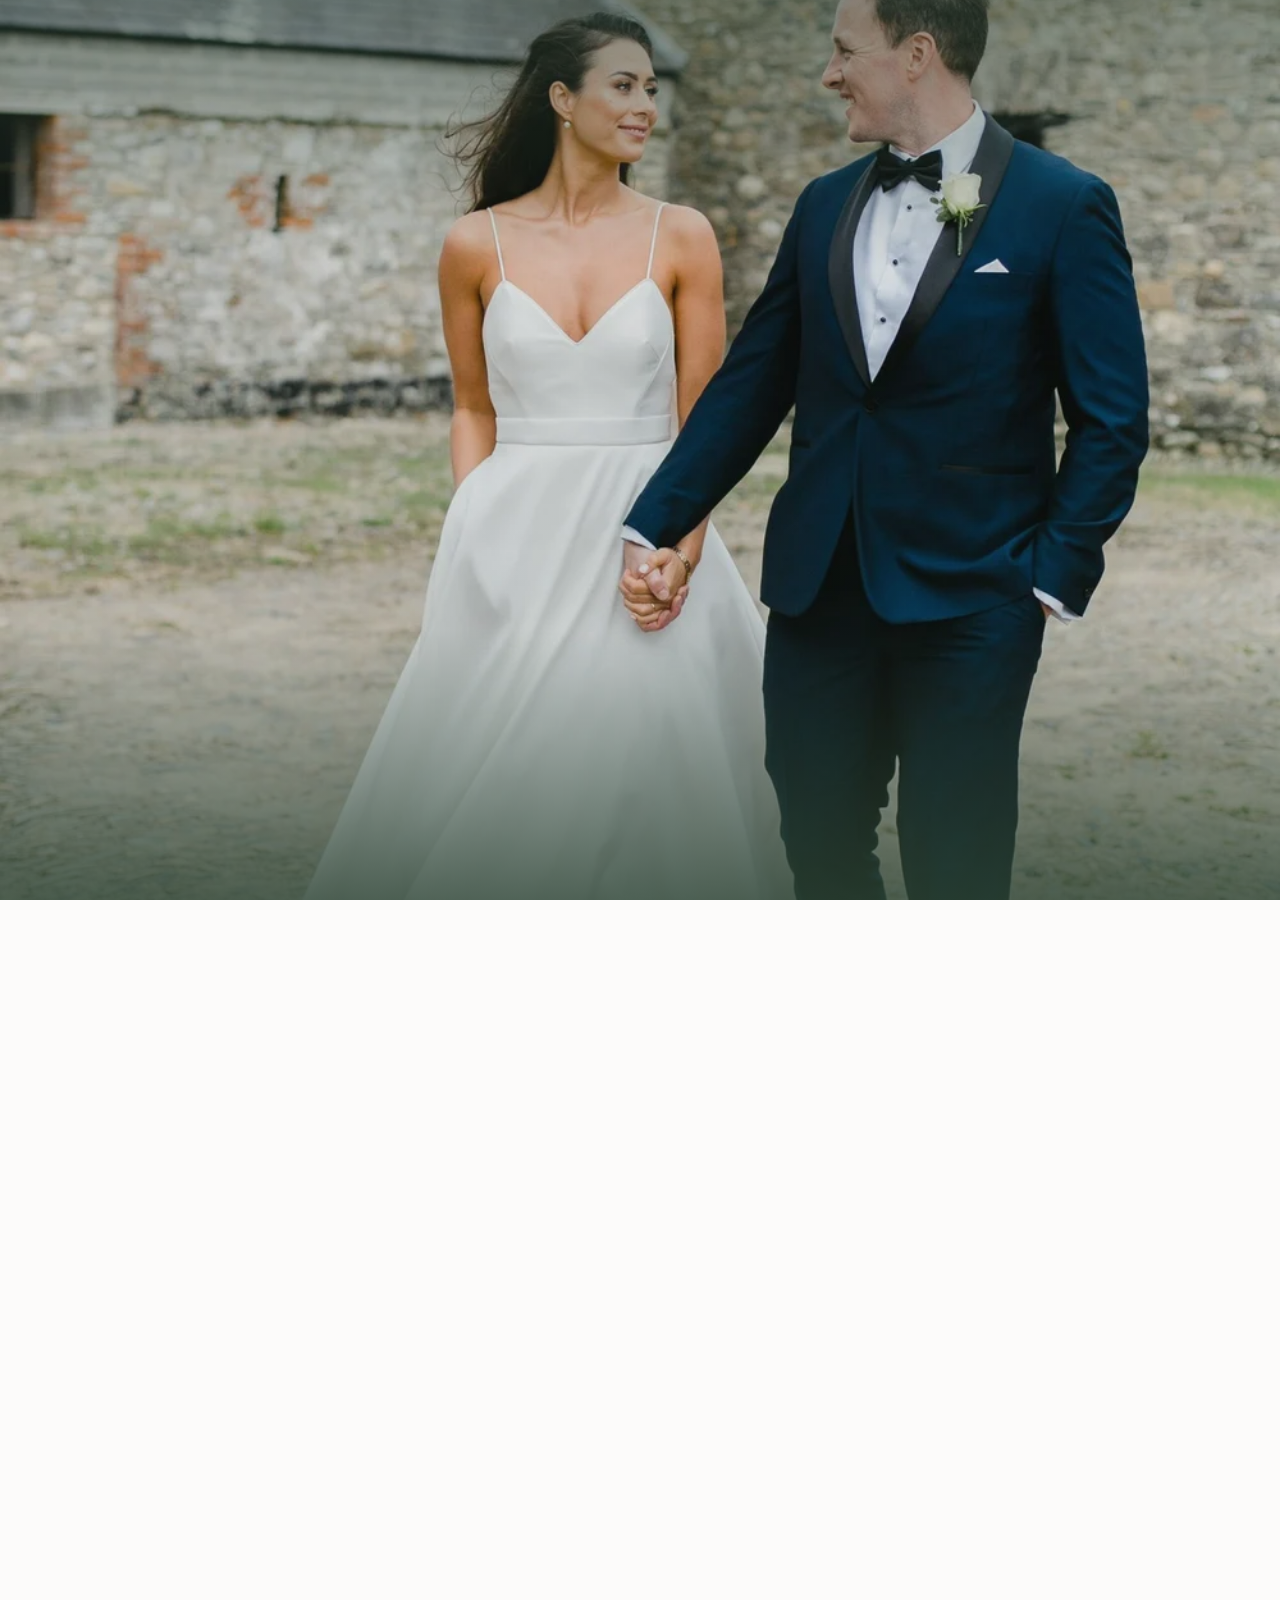
==== index.html @ 682fc8f3 "feat: add Prettier configuration and refactor header component styles" ====
<!doctype html>
<html lang="ru">
  <head>
    <meta charset="UTF-8" />
    <meta name="viewport" content="width=device-width, initial-scale=1.0" />
    <title>Приглашение на свадьбу Владислава и Надежды</title>
    <link rel="stylesheet" href="src/scss/main.css" />
    <link rel="stylesheet" href="https://unpkg.com/aos@next/dist/aos.css" />
    <link rel="preconnect" href="https://fonts.googleapis.com" />
    <link rel="preconnect" href="https://fonts.gstatic.com" crossorigin />
    <link
      href="https://fonts.googleapis.com/css2?family=Montserrat:wght@300;400;500&family=Playfair+Display:ital,wght@0,400;0,500;1,400&display=swap"
      rel="stylesheet"
    />
  </head>
  <body>
    <div id="app" class="page-wrapper">
      <div id="header-component"></div>
      <div id="welcome-component"></div>
      <div id="countdown-component"></div>
      <div id="location-component"></div>
      <div id="timing-component"></div>
      <div id="rsvp-component"></div>

      <div id="map-modal-component"></div>
    </div>

    <script src="https://unpkg.com/aos@next/dist/aos.js"></script>
    <script type="module" src="src/js/main.js"></script>
  </body>
</html>
---- src/scss/main.css ----
@charset "UTF-8";
*,
*::before,
*::after {
  box-sizing: border-box;
  margin: 0;
  padding: 0;
}

html {
  height: 100%;
  scroll-behavior: smooth;
  -webkit-text-size-adjust: 100%;
}

body {
  min-height: 100dvh;
  text-rendering: optimizeSpeed;
  line-height: 1.5;
  background-color: #fcfbfa;
  color: #2c4333;
  font-family: "Montserrat", sans-serif;
  overflow-x: hidden;
  -webkit-font-smoothing: antialiased;
  -moz-osx-font-smoothing: grayscale;
}

input,
button,
textarea,
select {
  font: inherit;
  -webkit-appearance: none;
  -moz-appearance: none;
       appearance: none;
}

.header {
  position: relative;
  height: 100dvh;
  width: 100%;
  overflow: hidden;
  background-color: #c5beb2;
}
.header__bg {
  position: absolute;
  top: 0;
  left: 0;
  width: 100%;
  height: 100%;
  z-index: 1;
}
.header__photo {
  display: block;
  width: 100%;
  height: 100%;
  -o-object-fit: cover;
     object-fit: cover;
  -o-object-position: center center;
     object-position: center center;
}
.header__overlay {
  position: absolute;
  top: 0;
  left: 0;
  width: 100%;
  height: 100%;
  z-index: 2;
  background: linear-gradient(to bottom, rgba(44, 67, 51, 0.5) 0%, rgba(44, 67, 51, 0.1) 30%, rgba(44, 67, 51, 0.15) 70%, rgba(44, 67, 51, 0.8) 100%);
}
.header__wrapper {
  position: relative;
  z-index: 3;
  display: flex;
  flex-direction: column;
  justify-content: space-between;
  align-items: center;
  width: 100%;
  height: 100%;
  padding: 60px 24px 78px;
  box-sizing: border-box;
}
.header__meta {
  display: flex;
  flex-direction: column;
  align-items: center;
  gap: 6px;
}
.header__badge {
  font-family: "Montserrat", sans-serif;
  font-size: 12px;
  font-weight: 600;
  text-transform: uppercase;
  letter-spacing: 0.5em;
  color: rgba(255, 255, 255, 0.9);
  margin: 0;
  text-indent: 0.5em;
}
.header__year {
  font-family: "Cormorant Garamond", serif;
  font-size: 16px;
  font-style: italic;
  color: rgba(255, 255, 255, 0.6);
  letter-spacing: 0.2em;
  margin: 0;
}
.header__main {
  position: relative;
  width: 100%;
  display: flex;
  justify-content: center;
  align-items: center;
  padding: 40px 0;
}
.header__ampersand-layer {
  position: absolute;
  font-family: "Cormorant Garamond", serif;
  font-size: 160px;
  font-style: italic;
  font-weight: 300;
  color: rgba(255, 255, 255, 0.4);
  line-height: 1;
  -webkit-user-select: none;
     -moz-user-select: none;
          user-select: none;
  pointer-events: none;
}
@media (min-width: 768px) {
  .header__ampersand-layer {
    font-size: 260px;
  }
}
.header__title {
  display: flex;
  flex-direction: column;
  align-items: center;
  gap: 12px;
  margin: 0;
  position: relative;
  z-index: 2;
}
.header__name {
  font-family: "Cormorant Garamond", serif;
  font-size: 48px;
  font-weight: 300;
  line-height: 1.1;
  color: #ffffff;
  letter-spacing: 0.03em;
  text-shadow: 0 4px 20px rgba(0, 0, 0, 0.25);
}
@media (min-width: 768px) {
  .header__name {
    font-size: 76px;
  }
}
.header__date-showcase {
  display: flex;
  align-items: center;
  justify-content: center;
  gap: 16px;
  backdrop-filter: blur(2px);
  background-color: rgba(255, 255, 255, 0.05);
  padding: 10px 28px;
  border-radius: 50px;
  border: 1px solid rgba(255, 255, 255, 0.15);
  box-shadow: 0 10px 30px rgba(0, 0, 0, 0.1);
}
.header__date-num {
  font-family: "Cormorant Garamond", serif;
  font-size: 28px;
  font-weight: 400;
  color: #ffffff;
  letter-spacing: 0.05em;
  font-variant-numeric: tabular-nums;
}
@media (min-width: 768px) {
  .header__date-num {
    font-size: 36px;
  }
}
.header__date-divider {
  width: 1px;
  height: 24px;
  background-color: rgba(255, 255, 255, 0.35);
}
@media (min-width: 768px) {
  .header__date-divider {
    height: 32px;
  }
}

.welcome {
  position: relative;
  z-index: 10;
  /* Физически поднимаем блок над Header */
  margin-top: -60px;
  /* Эффект "наезда" на предыдущий экран */
  background-color: #fcfbfa;
  border-radius: 40px 40px 0 0;
  /* Закругленные верхние углы */
  /* Мягкая, физически достоверная тень */
  box-shadow: 0px -15px 35px rgba(0, 0, 0, 0.04), 0px -5px 15px rgba(0, 0, 0, 0.02);
  padding: 40px 24px 60px 24px;
  will-change: transform;
  /* Оптимизация для плавного скролла */
}
@media (min-width: 768px) {
  .welcome {
    margin-top: -80px;
    border-radius: 60px 60px 0 0;
    padding: 60px 40px 80px 40px;
  }
}
.welcome {
  /* Добавлен & для правильной компиляции .welcome__container */
}
.welcome__container {
  max-width: 600px;
  margin: 0 auto;
  display: flex;
  flex-direction: column;
  align-items: center;
  text-align: center;
}
.welcome {
  /* Декоративная полоска сверху карточки */
}
.welcome__handle {
  width: 40px;
  height: 4px;
  background-color: rgba(44, 67, 51, 0.1);
  border-radius: 2px;
  margin-bottom: 32px;
}
.welcome {
  /* Заголовок "Дорогие и близкие!" */
}
.welcome__title {
  font-family: "Cormorant Garamond", serif;
  /* Романтичный Serif с засечками */
  font-size: 24px;
  font-weight: 400;
  text-transform: uppercase;
  letter-spacing: 0.1em;
  color: #2c4333;
  margin-bottom: 28px;
}
@media (min-width: 768px) {
  .welcome__title {
    font-size: 32px;
  }
}
.welcome__content {
  display: flex;
  flex-direction: column;
  gap: 16px;
  margin-bottom: 40px;
}
.welcome__text {
  font-family: "Montserrat", sans-serif;
  /* Чистый Montserrat */
  font-size: 16px;
  line-height: 1.6;
  color: rgba(61, 61, 61, 0.85);
}
@media (min-width: 768px) {
  .welcome__text {
    font-size: 18px;
  }
}
.welcome__text--intro {
  font-weight: 300;
}
.welcome__text--action {
  font-weight: 400;
}
.welcome__highlight {
  font-family: "Cormorant Garamond", serif;
  font-style: italic;
  color: #2c4333;
}
.welcome {
  /* Блок с акцентной датой */
}
.welcome__date-box {
  display: flex;
  flex-direction: column;
  align-items: center;
  width: 100%;
}
.welcome__divider {
  width: 60px;
  height: 1px;
  background-color: rgba(44, 67, 51, 0.2);
  margin-bottom: 20px;
}
.welcome__date {
  font-family: "Cormorant Garamond", serif;
  font-size: 20px;
  font-weight: 400;
  letter-spacing: 0.15em;
  color: #2c4333;
  margin-bottom: 12px;
}
@media (min-width: 768px) {
  .welcome__date {
    font-size: 24px;
  }
}
.welcome__symbol {
  font-size: 14px;
  color: #2c4333;
  opacity: 0.7;
  animation: pulsePhysical 3s infinite ease-in-out;
}

@keyframes pulsePhysical {
  0%, 100% {
    transform: scale(1);
    opacity: 0.6;
  }
  50% {
    transform: scale(1.12);
    opacity: 0.9;
  }
}
.countdown {
  padding: 80px 20px;
  background-color: #fcfbfa;
  display: flex;
  justify-content: center;
  align-items: center;
}
.countdown__container {
  max-width: 600px;
  width: 100%;
  text-align: center;
}
.countdown__subtitle {
  font-family: "Montserrat", sans-serif;
  font-size: 0.875rem;
  letter-spacing: 2px;
  text-transform: uppercase;
  color: rgba(44, 67, 51, 0.7);
  margin-bottom: 32px;
}
.countdown__timer {
  display: flex;
  justify-content: center;
  align-items: flex-start;
  gap: 8px;
}
.countdown__item {
  display: flex;
  flex-direction: column;
  align-items: center;
  min-width: 68px;
}
.countdown__digits {
  font-family: "Cormorant Garamond", serif;
  font-size: 2.75rem;
  font-weight: 300;
  color: #2c4333;
  line-height: 1;
  font-variant-numeric: tabular-nums;
  transition: opacity 0.12s ease-in-out, transform 0.12s ease-in-out;
  will-change: opacity, transform;
}
.countdown__digits--changing {
  opacity: 0;
  transform: scale(0.96);
}
.countdown__label {
  font-family: "Montserrat", sans-serif;
  font-size: 0.6875rem;
  text-transform: uppercase;
  letter-spacing: 1px;
  color: rgba(44, 67, 51, 0.5);
  margin-top: 8px;
}
.countdown__divider {
  font-family: "Cormorant Garamond", serif;
  font-size: 2.75rem;
  font-weight: 300;
  color: rgba(44, 67, 51, 0.3);
  line-height: 1;
  -webkit-user-select: none;
     -moz-user-select: none;
          user-select: none;
}
@media (min-width: 768px) {
  .countdown {
    padding: 120px 40px;
  }
  .countdown__subtitle {
    font-size: 1rem;
    margin-bottom: 40px;
  }
  .countdown__timer {
    gap: 16px;
  }
  .countdown__item {
    min-width: 96px;
  }
  .countdown__digits, .countdown__divider {
    font-size: 4.5rem;
  }
  .countdown__label {
    font-size: 0.8125rem;
    margin-top: 12px;
  }
}

.location {
  display: flex;
  justify-content: center;
  align-items: center;
  padding: 40px 16px;
  background-color: #ebe7df;
}
.location__card {
  background-color: #2c4333;
  color: #ffffff;
  border-radius: 40px;
  padding: 48px 24px;
  text-align: center;
  width: 100%;
  max-width: 420px;
  box-shadow: 0 16px 40px rgba(44, 67, 51, 0.25);
}
.location__title {
  font-family: "Cormorant Garamond", serif;
  font-size: 2.2rem;
  font-weight: 400;
  letter-spacing: 0.12em;
  margin-bottom: 20px;
  text-transform: uppercase;
}
.location__name {
  font-family: "Montserrat", sans-serif;
  font-size: 1.1rem;
  font-weight: 500;
  margin-bottom: 6px;
}
.location__address {
  font-family: "Montserrat", sans-serif;
  font-size: 0.95rem;
  line-height: 1.5;
  opacity: 0.8;
  margin-bottom: 28px;
}
.location__time {
  font-family: "Cormorant Garamond", serif;
  font-size: 3.2rem;
  font-weight: 400;
  margin-bottom: 32px;
}
.location__button {
  background-color: #ffffff;
  color: #2c4333;
  border: none;
  border-radius: 100px;
  padding: 16px 32px;
  font-family: "Montserrat", sans-serif;
  font-size: 0.9rem;
  font-weight: 500;
  cursor: pointer;
  width: 100%;
  max-width: 280px;
  transition: transform 0.2s cubic-bezier(0.25, 0.46, 0.45, 0.94), background-color 0.2s ease;
  -webkit-appearance: none;
}
.location__button:active {
  transform: scale(0.97);
  background-color: rgba(255, 255, 255, 0.9);
}
@media (min-width: 768px) {
  .location__button:hover {
    transform: translateY(-2px);
    background-color: rgba(255, 255, 255, 0.95);
  }
}

.timing {
  background-color: #fcfbfa;
  padding: 60px 20px;
  width: 100%;
  overflow: hidden;
}
.timing__inner {
  max-width: 600px;
  margin: 0 auto;
}
.timing__title {
  font-family: "Cormorant Garamond", serif;
  color: #2c4333;
  text-align: center;
  font-size: 2rem;
  font-weight: 400;
  letter-spacing: 0.15em;
  margin-bottom: 50px;
}
.timing__list {
  display: flex;
  flex-direction: column;
  gap: 25px;
}
.timing__row {
  display: flex;
  align-items: center;
  justify-content: space-between;
  width: 100%;
  gap: 15px;
}
.timing__row--reverse {
  flex-direction: row-reverse;
}
.timing__col {
  flex: 1;
}
.timing__col--caption {
  display: flex;
  flex-direction: column;
  justify-content: flex-end;
  height: 100%;
  padding-bottom: 8px;
  border-bottom: 1px solid rgba(44, 67, 51, 0.3);
}
.timing__col--time {
  display: flex;
  justify-content: flex-start;
}
.timing__row:not(.timing__row--reverse) .timing__col--time {
  justify-content: flex-end;
}
.timing__row:not(.timing__row--reverse) .timing__col--caption {
  text-align: left;
}
.timing__row--reverse .timing__col--time {
  justify-content: flex-start;
}
.timing__row--reverse .timing__col--caption {
  text-align: right;
}
.timing__caption {
  font-family: "Montserrat", sans-serif;
  color: #3d3d3d;
  font-size: 1rem;
  font-weight: 400;
  line-height: 1.4;
  letter-spacing: 0.02em;
}
.timing__time {
  font-family: "Cormorant Garamond", serif;
  color: rgba(44, 67, 51, 0.15);
  font-size: 3.5rem;
  line-height: 1;
  font-variant-numeric: tabular-nums;
  font-weight: 300;
}
@media (min-width: 768px) {
  .timing {
    padding: 90px 40px;
  }
  .timing__inner {
    max-width: 700px;
  }
  .timing__time {
    font-size: 5rem;
  }
  .timing__caption {
    font-size: 1.15rem;
  }
}

.map-modal {
  position: fixed;
  top: 0;
  left: 0;
  width: 100%;
  height: 100%;
  z-index: 2000;
  display: flex;
  justify-content: center;
  align-items: center;
  opacity: 0;
  pointer-events: none;
  transition: opacity 0.35s cubic-bezier(0.25, 0.46, 0.45, 0.94);
}
.map-modal--active {
  opacity: 1;
  pointer-events: auto;
}
.map-modal--active .map-modal__container {
  transform: scale(1);
}
.map-modal__overlay {
  position: absolute;
  top: 0;
  left: 0;
  width: 100%;
  height: 100%;
  background-color: rgba(61, 61, 61, 0.5);
  backdrop-filter: blur(8px);
}
.map-modal__container {
  position: relative;
  width: 100%;
  height: 100dvh;
  background-color: #fcfbfa;
  transform: scale(0.96);
  transition: transform 0.35s cubic-bezier(0.25, 0.46, 0.45, 0.94);
  display: flex;
  flex-direction: column;
}
.map-modal__close {
  position: absolute;
  top: 20px;
  right: 20px;
  z-index: 2010;
  background-color: #2c4333;
  color: #ffffff;
  border: none;
  border-radius: 50%;
  width: 48px;
  height: 48px;
  font-size: 28px;
  line-height: 1;
  cursor: pointer;
  display: flex;
  justify-content: center;
  align-items: center;
  box-shadow: 0 4px 16px rgba(44, 67, 51, 0.2);
  -webkit-appearance: none;
  transition: transform 0.2s ease, background-color 0.2s ease;
}
.map-modal__close:active {
  transform: scale(0.9);
}
@media (min-width: 768px) {
  .map-modal__close:hover {
    transform: scale(1.05);
    background-color: rgb(54.1081081081, 82.3918918919, 62.7162162162);
  }
}
.map-modal__content {
  width: 100%;
  height: 100%;
  overflow: hidden;
}/*# sourceMappingURL=main.css.map */
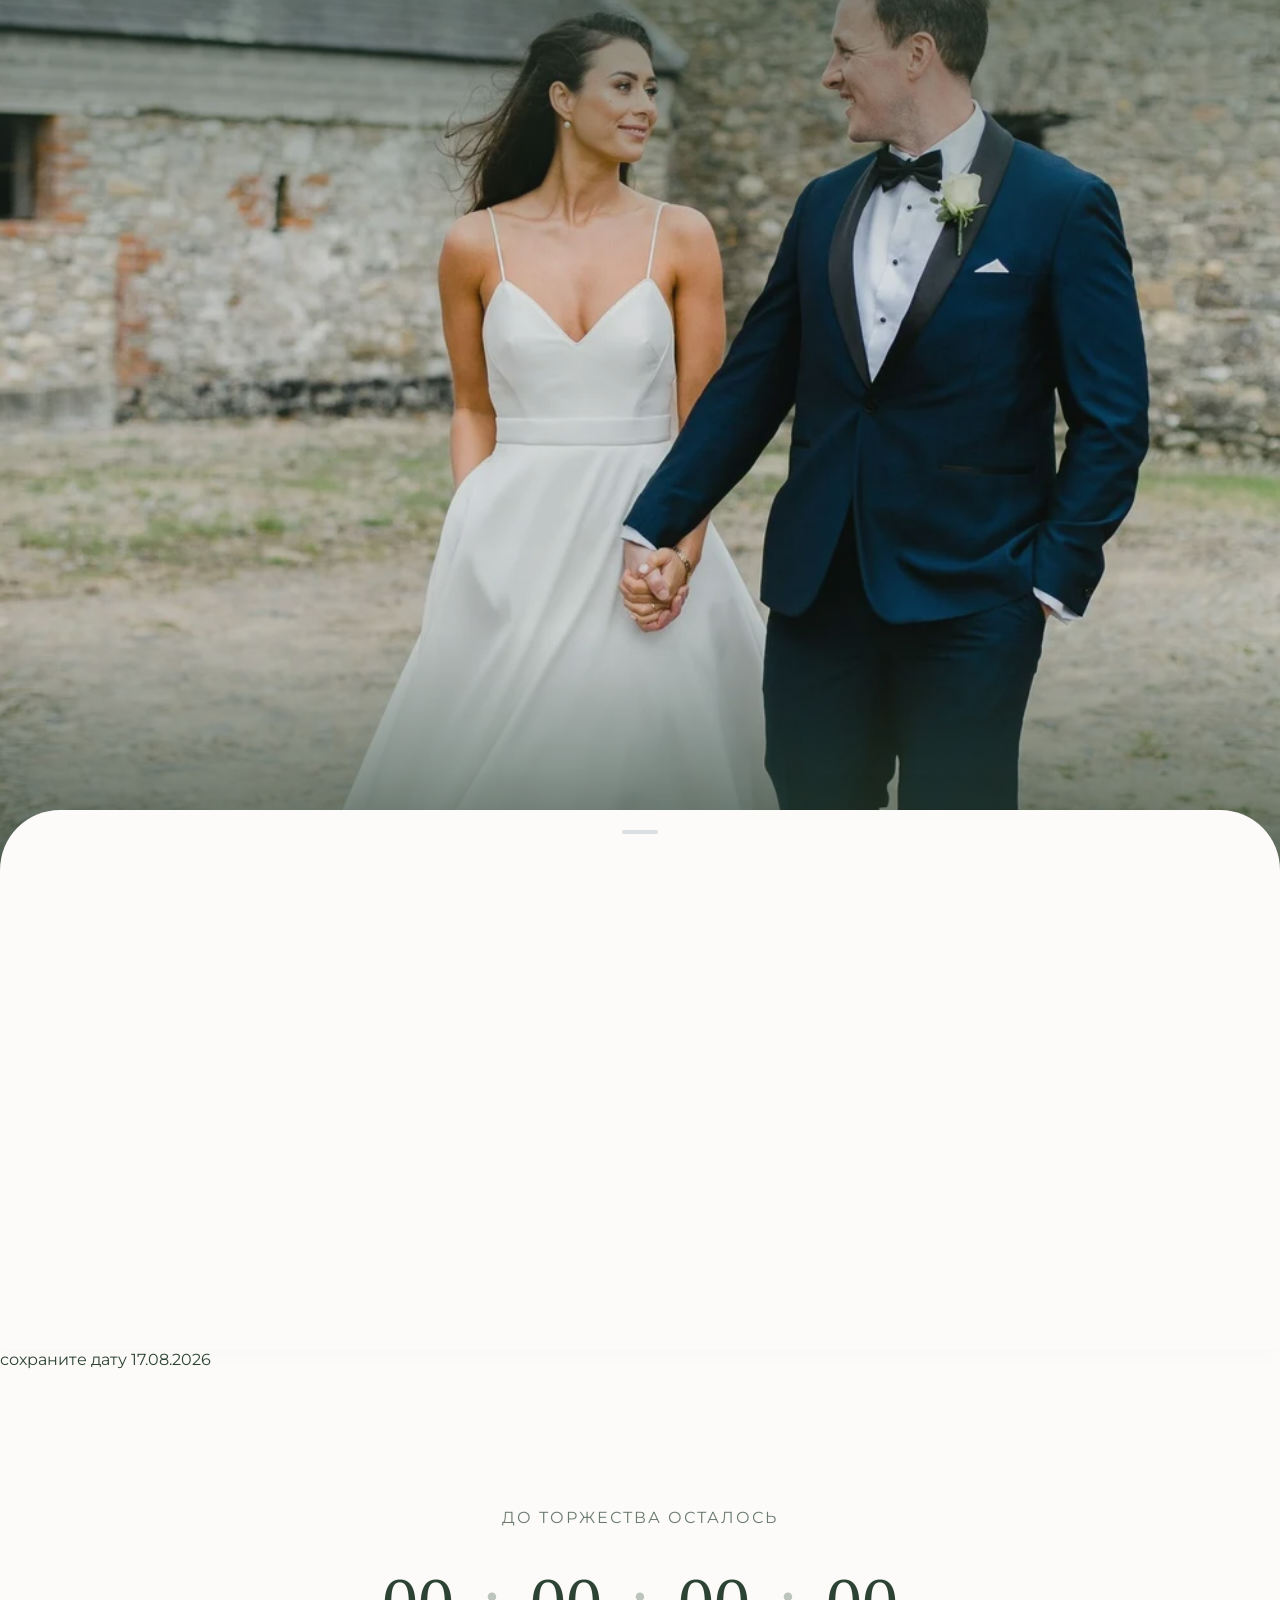
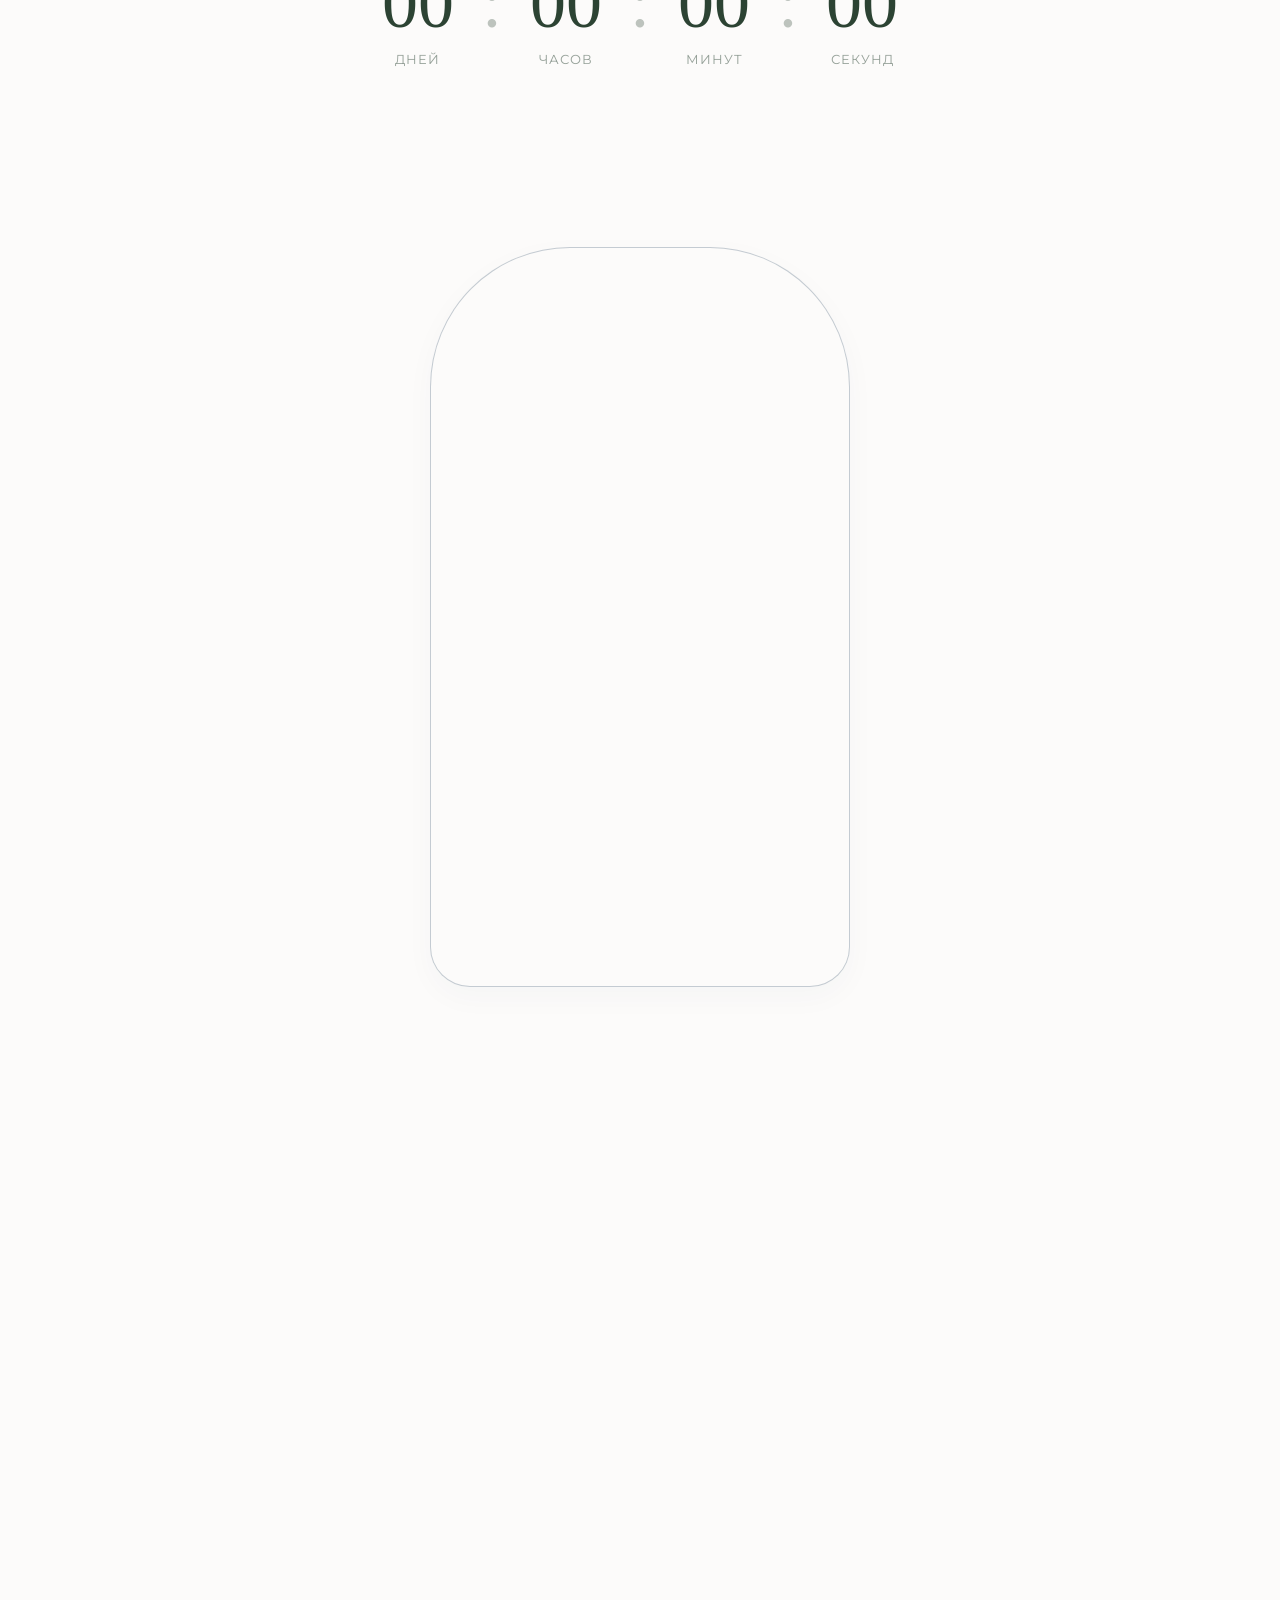
==== commit 208d793b: "feat: add calendar component and integrate into main application structure" ====
--- a/index.html
+++ b/index.html
@@ -17,6 +17,7 @@
     <div id="app" class="page-wrapper">
       <div id="header-component"></div>
       <div id="welcome-component"></div>
+      <div id="calendar-component"></div>
       <div id="countdown-component"></div>
       <div id="location-component"></div>
       <div id="timing-component"></div>
--- a/src/scss/main.css
+++ b/src/scss/main.css
@@ -1,4 +1,3 @@
-@charset "UTF-8";
 *,
 *::before,
 *::after {
@@ -7,22 +6,21 @@
   padding: 0;
 }
 
-html {
-  height: 100%;
-  scroll-behavior: smooth;
-  -webkit-text-size-adjust: 100%;
-}
-
+html,
 body {
+  margin: 0;
+  padding: 0;
   min-height: 100dvh;
-  text-rendering: optimizeSpeed;
-  line-height: 1.5;
   background-color: #fcfbfa;
   color: #2c4333;
   font-family: "Montserrat", sans-serif;
+  overscroll-behavior-y: none;
+}
+
+body {
   overflow-x: hidden;
-  -webkit-font-smoothing: antialiased;
-  -moz-osx-font-smoothing: grayscale;
+  overflow-y: auto;
+  -webkit-overflow-scrolling: touch;
 }
 
 input,
@@ -35,10 +33,22 @@
        appearance: none;
 }
 
+.countdown,
+.location,
+.timing,
+.rsvp {
+  position: relative;
+  z-index: 10;
+  background-color: #fcfbfa;
+}
+
 .header {
-  position: relative;
+  position: fixed;
+  top: 0;
+  left: 0;
+  width: 100%;
   height: 100dvh;
-  width: 100%;
+  z-index: 1;
   overflow: hidden;
   background-color: #c5beb2;
 }
@@ -48,7 +58,6 @@
   left: 0;
   width: 100%;
   height: 100%;
-  z-index: 1;
 }
 .header__photo {
   display: block;
@@ -68,9 +77,21 @@
   z-index: 2;
   background: linear-gradient(to bottom, rgba(44, 67, 51, 0.5) 0%, rgba(44, 67, 51, 0.1) 30%, rgba(44, 67, 51, 0.15) 70%, rgba(44, 67, 51, 0.8) 100%);
 }
-.header__wrapper {
-  position: relative;
+.header__dimmer {
+  position: absolute;
+  top: 0;
+  left: 0;
+  width: 100%;
+  height: 100%;
   z-index: 3;
+  background-color: #000000;
+  opacity: 0;
+  will-change: opacity;
+}
+.header__content {
+  position: absolute;
+  inset: 0;
+  z-index: 4;
   display: flex;
   flex-direction: column;
   justify-content: space-between;
@@ -160,7 +181,7 @@
   gap: 16px;
   backdrop-filter: blur(2px);
   background-color: rgba(255, 255, 255, 0.05);
-  padding: 10px 28px;
+  padding: 8px 56px;
   border-radius: 50px;
   border: 1px solid rgba(255, 255, 255, 0.15);
   box-shadow: 0 10px 30px rgba(0, 0, 0, 0.1);
@@ -192,140 +213,153 @@
 .welcome {
   position: relative;
   z-index: 10;
-  /* Физически поднимаем блок над Header */
-  margin-top: -60px;
-  /* Эффект "наезда" на предыдущий экран */
+  margin-top: calc(100dvh - 54px);
   background-color: #fcfbfa;
-  border-radius: 40px 40px 0 0;
-  /* Закругленные верхние углы */
-  /* Мягкая, физически достоверная тень */
-  box-shadow: 0px -15px 35px rgba(0, 0, 0, 0.04), 0px -5px 15px rgba(0, 0, 0, 0.02);
-  padding: 40px 24px 60px 24px;
-  will-change: transform;
-  /* Оптимизация для плавного скролла */
+  padding: 16px 24px 0 24px;
+  border-radius: 24px 24px 0 0;
+  box-shadow: 0 -10px 40px rgba(0, 0, 0, 0.04);
+  transition: border-radius 0.15s ease-out, box-shadow 0.2s ease-out;
+  will-change: border-radius, transform;
+  transform: translateZ(0);
+}
+.welcome--expanded {
+  border-radius: 0;
+  box-shadow: none;
 }
 @media (min-width: 768px) {
   .welcome {
-    margin-top: -80px;
+    margin-top: calc(100dvh - 90px);
     border-radius: 60px 60px 0 0;
-    padding: 60px 40px 80px 40px;
-  }
-}
-.welcome {
-  /* Добавлен & для правильной компиляции .welcome__container */
+    padding: 20px 40px 100px 40px;
+  }
+}
+.welcome--docked {
+  border-radius: 0;
+  box-shadow: none;
 }
 .welcome__container {
-  max-width: 600px;
+  max-width: 520px;
   margin: 0 auto;
   display: flex;
   flex-direction: column;
   align-items: center;
   text-align: center;
 }
-.welcome {
-  /* Декоративная полоска сверху карточки */
-}
 .welcome__handle {
-  width: 40px;
+  width: 36px;
   height: 4px;
-  background-color: rgba(44, 67, 51, 0.1);
-  border-radius: 2px;
+  background-color: rgba(28, 61, 90, 0.15);
+  border-radius: 100px;
+  margin: 0 auto 40px;
+  transition: opacity 0.3s ease, transform 0.3s ease;
+}
+.welcome--docked .welcome__handle {
+  opacity: 0;
+  transform: translateY(-4px);
+}
+.welcome__title {
+  font-family: "Cormorant Garamond", serif;
+  font-size: 1.8rem;
+  font-weight: 400;
+  letter-spacing: 0.04em;
+  color: #1c3d5a;
+  margin-bottom: 16px;
+}
+@media (min-width: 768px) {
+  .welcome__title {
+    font-size: 2.4rem;
+  }
+}
+.welcome__ornament {
+  width: 30px;
+  height: 1px;
+  background-color: rgba(28, 61, 90, 0.3);
   margin-bottom: 32px;
-}
-.welcome {
-  /* Заголовок "Дорогие и близкие!" */
-}
-.welcome__title {
-  font-family: "Cormorant Garamond", serif;
-  /* Романтичный Serif с засечками */
-  font-size: 24px;
-  font-weight: 400;
-  text-transform: uppercase;
-  letter-spacing: 0.1em;
-  color: #2c4333;
-  margin-bottom: 28px;
-}
-@media (min-width: 768px) {
-  .welcome__title {
-    font-size: 32px;
-  }
+  position: relative;
+}
+.welcome__ornament::after {
+  content: "";
+  position: absolute;
+  top: -2px;
+  left: 50%;
+  transform: translateX(-50%) rotate(45deg);
+  width: 5px;
+  height: 5px;
+  background-color: rgba(28, 61, 90, 0.4);
 }
 .welcome__content {
   display: flex;
   flex-direction: column;
-  gap: 16px;
-  margin-bottom: 40px;
+  gap: 20px;
+  margin-bottom: 48px;
 }
 .welcome__text {
   font-family: "Montserrat", sans-serif;
-  /* Чистый Montserrat */
-  font-size: 16px;
-  line-height: 1.6;
-  color: rgba(61, 61, 61, 0.85);
+  font-size: 0.95rem;
+  line-height: 1.7;
+  color: #3d3d3d;
 }
 @media (min-width: 768px) {
   .welcome__text {
-    font-size: 18px;
+    font-size: 1.05rem;
   }
 }
 .welcome__text--intro {
   font-weight: 300;
+  letter-spacing: -0.01em;
 }
 .welcome__text--action {
+  font-weight: 500;
+  color: #1c3d5a;
+  letter-spacing: 0.01em;
+}
+.welcome__highlight {
+  font-family: "Cormorant Garamond", serif;
+  font-size: 1.05em;
+  font-style: italic;
   font-weight: 400;
-}
-.welcome__highlight {
-  font-family: "Cormorant Garamond", serif;
+  color: #1c3d5a;
+}
+.welcome__date-badge {
+  position: relative;
+  width: 100%;
+  max-width: 280px;
+  padding: 24px 16px;
+  border-radius: 80px 80px 20px 20px;
+  background-color: transparent;
+}
+.welcome__date-inner {
+  display: flex;
+  flex-direction: column;
+  align-items: center;
+}
+.welcome__date-label {
+  font-family: "Montserrat", sans-serif;
+  font-size: 0.65rem;
+  font-weight: 600;
+  letter-spacing: 0.25em;
+  color: rgba(28, 61, 90, 0.5);
+  margin-bottom: 8px;
+}
+.welcome__date-value {
+  font-family: "Montserrat", sans-serif;
+  font-size: 1.8rem;
+  font-weight: 500;
+  letter-spacing: 0.08em;
+  color: #1c3d5a;
+  margin-bottom: 6px;
+  font-variant-numeric: tabular-nums;
+}
+.welcome__date-day {
+  font-family: "Cormorant Garamond", serif;
+  font-size: 1rem;
   font-style: italic;
-  color: #2c4333;
-}
-.welcome {
-  /* Блок с акцентной датой */
-}
-.welcome__date-box {
-  display: flex;
-  flex-direction: column;
-  align-items: center;
-  width: 100%;
-}
-.welcome__divider {
-  width: 60px;
-  height: 1px;
-  background-color: rgba(44, 67, 51, 0.2);
-  margin-bottom: 20px;
-}
-.welcome__date {
-  font-family: "Cormorant Garamond", serif;
-  font-size: 20px;
-  font-weight: 400;
   letter-spacing: 0.15em;
-  color: #2c4333;
-  margin-bottom: 12px;
-}
-@media (min-width: 768px) {
-  .welcome__date {
-    font-size: 24px;
-  }
-}
-.welcome__symbol {
-  font-size: 14px;
-  color: #2c4333;
-  opacity: 0.7;
-  animation: pulsePhysical 3s infinite ease-in-out;
-}
-
-@keyframes pulsePhysical {
-  0%, 100% {
-    transform: scale(1);
-    opacity: 0.6;
-  }
-  50% {
-    transform: scale(1.12);
-    opacity: 0.9;
-  }
-}
+  color: rgba(61, 61, 61, 0.7);
+}
+
 .countdown {
-  padding: 80px 20px;
+  padding: 38px 20px 18px;
   background-color: #fcfbfa;
   display: flex;
   justify-content: center;
@@ -415,75 +449,167 @@
   display: flex;
   justify-content: center;
   align-items: center;
-  padding: 40px 16px;
-  background-color: #ebe7df;
-}
-.location__card {
-  background-color: #2c4333;
+  padding: 60px 16px;
+  background-color: #fcfbfa;
+}
+.location__container {
+  display: flex;
+  flex-direction: column;
+  align-items: center;
+  width: 100%;
+  max-width: 420px;
+}
+.location__frame {
+  position: relative;
+  width: 100%;
+  padding: 48px 20px 32px;
+  border: 1px solid rgba(28, 61, 90, 0.25);
+  border-radius: 140px 140px 40px 40px;
+  background-color: #fcfbfa;
+  text-align: center;
+  box-shadow: 0 10px 30px rgba(28, 61, 90, 0.03);
+}
+.location__title {
+  font-family: "Cormorant Garamond", serif;
+  font-size: 2.6rem;
+  font-weight: 400;
+  color: #1c3d5a;
+  margin-bottom: 8px;
+}
+.location__divider {
+  width: 50px;
+  height: 1px;
+  background-color: rgba(28, 61, 90, 0.35);
+  margin: 0 auto 20px;
+}
+.location__type {
+  font-family: "Montserrat", sans-serif;
+  font-size: 0.7rem;
+  font-weight: 600;
+  letter-spacing: 0.2em;
+  color: rgba(28, 61, 90, 0.65);
+  margin-bottom: 12px;
+}
+.location__name {
+  font-family: "Cormorant Garamond", serif;
+  font-size: 1.8rem;
+  font-weight: 400;
+  color: #1c3d5a;
+  margin-bottom: 8px;
+}
+.location__address {
+  font-family: "Montserrat", sans-serif;
+  font-size: 0.85rem;
+  line-height: 1.6;
+  color: #3d3d3d;
+  margin-bottom: 24px;
+}
+.location__time-badge {
+  display: inline-flex;
+  flex-direction: column;
+  align-items: center;
+  border-top: 1px solid rgba(28, 61, 90, 0.15);
+  border-bottom: 1px solid rgba(28, 61, 90, 0.15);
+  padding: 8px 28px;
+  margin-bottom: 32px;
+}
+.location__time-label {
+  font-family: "Montserrat", sans-serif;
+  font-size: 0.65rem;
+  font-weight: 500;
+  letter-spacing: 0.1em;
+  color: rgba(61, 61, 61, 0.5);
+  margin-bottom: 2px;
+}
+.location__time-value {
+  font-family: "Montserrat", sans-serif;
+  font-size: 1.35rem;
+  font-weight: 500;
+  letter-spacing: 0.05em;
+  color: #1c3d5a;
+  font-variant-numeric: tabular-nums;
+}
+.location__preview {
+  position: relative;
+  width: 100%;
+  margin-bottom: 32px;
+  border-radius: 24px 24px 16px 16px;
+  overflow: hidden;
+  background-color: #c5beb2;
+}
+.location__image-wrapper {
+  position: relative;
+  width: 100%;
+  aspect-ratio: 16/11;
+}
+.location__photo {
+  position: absolute;
+  top: 0;
+  left: 0;
+  width: 100%;
+  height: 100%;
+  -o-object-fit: cover;
+     object-fit: cover;
+  z-index: 2;
+  display: block;
+}
+.location__photo-placeholder {
+  position: absolute;
+  top: 0;
+  left: 0;
+  width: 100%;
+  height: 100%;
+  z-index: 1;
+  background: linear-gradient(135deg, #c5beb2 0%, #a39b8c 100%);
+}
+.location__preview-overlay {
+  position: absolute;
+  bottom: 0;
+  left: 0;
+  right: 0;
+  z-index: 3;
+  padding: 16px;
+  background: linear-gradient(to top, rgba(28, 61, 90, 0.75) 0%, rgba(28, 61, 90, 0) 100%);
+}
+.location__preview-title {
+  font-family: "Montserrat", sans-serif;
+  font-size: 0.9rem;
+  font-weight: 500;
+  letter-spacing: 0.25em;
   color: #ffffff;
-  border-radius: 40px;
-  padding: 48px 24px;
-  text-align: center;
-  width: 100%;
-  max-width: 420px;
-  box-shadow: 0 16px 40px rgba(44, 67, 51, 0.25);
-}
-.location__title {
-  font-family: "Cormorant Garamond", serif;
-  font-size: 2.2rem;
-  font-weight: 400;
-  letter-spacing: 0.12em;
-  margin-bottom: 20px;
   text-transform: uppercase;
-}
-.location__name {
-  font-family: "Montserrat", sans-serif;
-  font-size: 1.1rem;
-  font-weight: 500;
-  margin-bottom: 6px;
-}
-.location__address {
-  font-family: "Montserrat", sans-serif;
-  font-size: 0.95rem;
-  line-height: 1.5;
-  opacity: 0.8;
-  margin-bottom: 28px;
-}
-.location__time {
-  font-family: "Cormorant Garamond", serif;
-  font-size: 3.2rem;
-  font-weight: 400;
-  margin-bottom: 32px;
+  padding-left: 0.25em;
 }
 .location__button {
-  background-color: #ffffff;
-  color: #2c4333;
-  border: none;
+  background-color: transparent;
+  color: #1c3d5a;
+  border: 1px solid #1c3d5a;
   border-radius: 100px;
   padding: 16px 32px;
   font-family: "Montserrat", sans-serif;
-  font-size: 0.9rem;
-  font-weight: 500;
+  font-size: 0.8rem;
+  font-weight: 600;
+  letter-spacing: 0.1em;
+  text-transform: uppercase;
   cursor: pointer;
   width: 100%;
-  max-width: 280px;
-  transition: transform 0.2s cubic-bezier(0.25, 0.46, 0.45, 0.94), background-color 0.2s ease;
+  max-width: 260px;
+  transition: background-color 0.25s ease, color 0.25s ease, transform 0.15s ease;
   -webkit-appearance: none;
 }
 .location__button:active {
   transform: scale(0.97);
-  background-color: rgba(255, 255, 255, 0.9);
 }
 @media (min-width: 768px) {
   .location__button:hover {
-    transform: translateY(-2px);
-    background-color: rgba(255, 255, 255, 0.95);
+    background-color: #1c3d5a;
+    color: #ffffff;
   }
 }
 
 .timing {
   background-color: #fcfbfa;
-  padding: 60px 20px;
+  padding: 0px 20px 48px;
   width: 100%;
   overflow: hidden;
 }
@@ -647,4 +773,218 @@
   width: 100%;
   height: 100%;
   overflow: hidden;
+}
+
+.rsvp {
+  display: flex;
+  justify-content: center;
+  align-items: center;
+  padding: 60px 16px;
+  background-color: #fcfbfa;
+  position: relative;
+}
+.rsvp__card {
+  width: 100%;
+  max-width: 520px;
+  margin: 0 auto;
+  padding: 40px 24px;
+  background: #ffffff;
+  border-radius: 24px;
+  box-shadow: 0 12px 40px rgba(28, 61, 90, 0.06);
+  text-align: center;
+}
+@media (min-width: 768px) {
+  .rsvp__card {
+    padding: 50px 40px;
+  }
+}
+.rsvp__title {
+  font-family: "Cormorant Garamond", serif;
+  font-size: 1.8rem;
+  line-height: 1.4;
+  color: #1c3d5a;
+  margin-bottom: 12px;
+  font-weight: 400;
+}
+@media (min-width: 768px) {
+  .rsvp__title {
+    font-size: 2.2rem;
+  }
+}
+.rsvp__names-highlight {
+  font-style: italic;
+  color: rgb(34.0508474576, 74.1822033898, 109.4491525424);
+  font-weight: 500;
+}
+.rsvp__subtitle {
+  font-family: "Montserrat", sans-serif;
+  font-size: 0.9rem;
+  color: rgba(28, 61, 90, 0.6);
+  line-height: 1.6;
+  margin-bottom: 36px;
+}
+.rsvp__success {
+  padding: 30px 10px;
+  animation: scaleInRsvp 0.4s cubic-bezier(0.165, 0.84, 0.44, 1) forwards;
+}
+.rsvp__success--hidden {
+  display: none;
+}
+.rsvp__success-icon {
+  font-size: 2.5rem;
+  margin-bottom: 16px;
+}
+.rsvp__success-title {
+  font-family: "Cormorant Garamond", serif;
+  font-size: 1.8rem;
+  color: #1c3d5a;
+  margin-bottom: 10px;
+}
+.rsvp__success-text {
+  font-family: "Montserrat", sans-serif;
+  font-size: 0.95rem;
+  color: rgba(28, 61, 90, 0.75);
+}
+
+.form {
+  display: flex;
+  flex-direction: column;
+  gap: 24px;
+  text-align: left;
+}
+.form__group {
+  display: flex;
+  flex-direction: column;
+  gap: 8px;
+}
+.form__label {
+  font-family: "Montserrat", sans-serif;
+  font-size: 0.85rem;
+  text-transform: uppercase;
+  letter-spacing: 0.05em;
+  color: rgba(28, 61, 90, 0.8);
+  font-weight: 600;
+  padding-left: 4px;
+}
+.form__input, .form__textarea {
+  width: 100%;
+  font-family: "Montserrat", sans-serif;
+  font-size: 0.95rem;
+  padding: 14px 18px;
+  background-color: rgba(28, 61, 90, 0.02);
+  border: 1px solid rgba(28, 61, 90, 0.12);
+  border-radius: 12px;
+  color: #1c3d5a;
+  outline: none;
+  transition: border-color 0.25s ease, box-shadow 0.25s ease, background-color 0.25s ease;
+  -webkit-appearance: none;
+  -moz-appearance: none;
+       appearance: none;
+}
+.form__input:focus, .form__textarea:focus {
+  background-color: #ffffff;
+  border-color: rgba(28, 61, 90, 0.5);
+  box-shadow: 0 0 0 4px rgba(28, 61, 90, 0.06);
+}
+.form__input::-moz-placeholder, .form__textarea::-moz-placeholder {
+  color: rgba(28, 61, 90, 0.35);
+}
+.form__input::placeholder, .form__textarea::placeholder {
+  color: rgba(28, 61, 90, 0.35);
+}
+.form__textarea {
+  min-height: 100px;
+  resize: vertical;
+}
+.form__radio-group {
+  display: flex;
+  flex-direction: column;
+  gap: 12px;
+  background-color: rgba(28, 61, 90, 0.01);
+  padding: 8px;
+  border-radius: 14px;
+}
+.form__radio-label {
+  display: flex;
+  align-items: center;
+  gap: 12px;
+  padding: 10px 12px;
+  border-radius: 10px;
+  cursor: pointer;
+  font-family: "Montserrat", sans-serif;
+  font-size: 0.95rem;
+  color: #1c3d5a;
+  transition: background-color 0.2s ease;
+}
+.form__radio-label:hover {
+  background-color: rgba(28, 61, 90, 0.03);
+}
+.form__radio {
+  -webkit-appearance: none;
+  -moz-appearance: none;
+       appearance: none;
+  width: 20px;
+  height: 20px;
+  border: 1.5px solid rgba(28, 61, 90, 0.3);
+  border-radius: 50%;
+  outline: none;
+  background-color: #ffffff;
+  display: grid;
+  place-content: center;
+  transition: border-color 0.2s ease, background-color 0.2s ease;
+  margin: 0;
+}
+.form__radio::before {
+  content: "";
+  width: 10px;
+  height: 10px;
+  border-radius: 50%;
+  transform: scale(0);
+  transition: transform 0.2s cubic-bezier(0.175, 0.885, 0.32, 1.2);
+  background-color: #ffffff;
+}
+.form__radio:checked {
+  border-color: #1c3d5a;
+  background-color: #1c3d5a;
+}
+.form__radio:checked::before {
+  transform: scale(1);
+}
+.form__submit {
+  margin-top: 8px;
+  width: 100%;
+  padding: 16px;
+  background-color: #1c3d5a;
+  color: #fcfbfa;
+  border: none;
+  font-family: "Montserrat", sans-serif;
+  font-size: 0.95rem;
+  text-transform: uppercase;
+  letter-spacing: 0.08em;
+  font-weight: 600;
+  border-radius: 12px;
+  cursor: pointer;
+  transition: opacity 0.25s ease, transform 0.2s ease;
+  display: flex;
+  justify-content: center;
+  align-items: center;
+}
+.form__submit:active {
+  transform: scale(0.99);
+}
+.form__submit:disabled {
+  opacity: 0.5;
+  transform: none;
+  cursor: not-allowed;
+}
+
+@keyframes scaleInRsvp {
+  from {
+    opacity: 0;
+    transform: scale(0.96);
+  }
+  to {
+    opacity: 1;
+    transform: scale(1);
+  }
 }/*# sourceMappingURL=main.css.map */
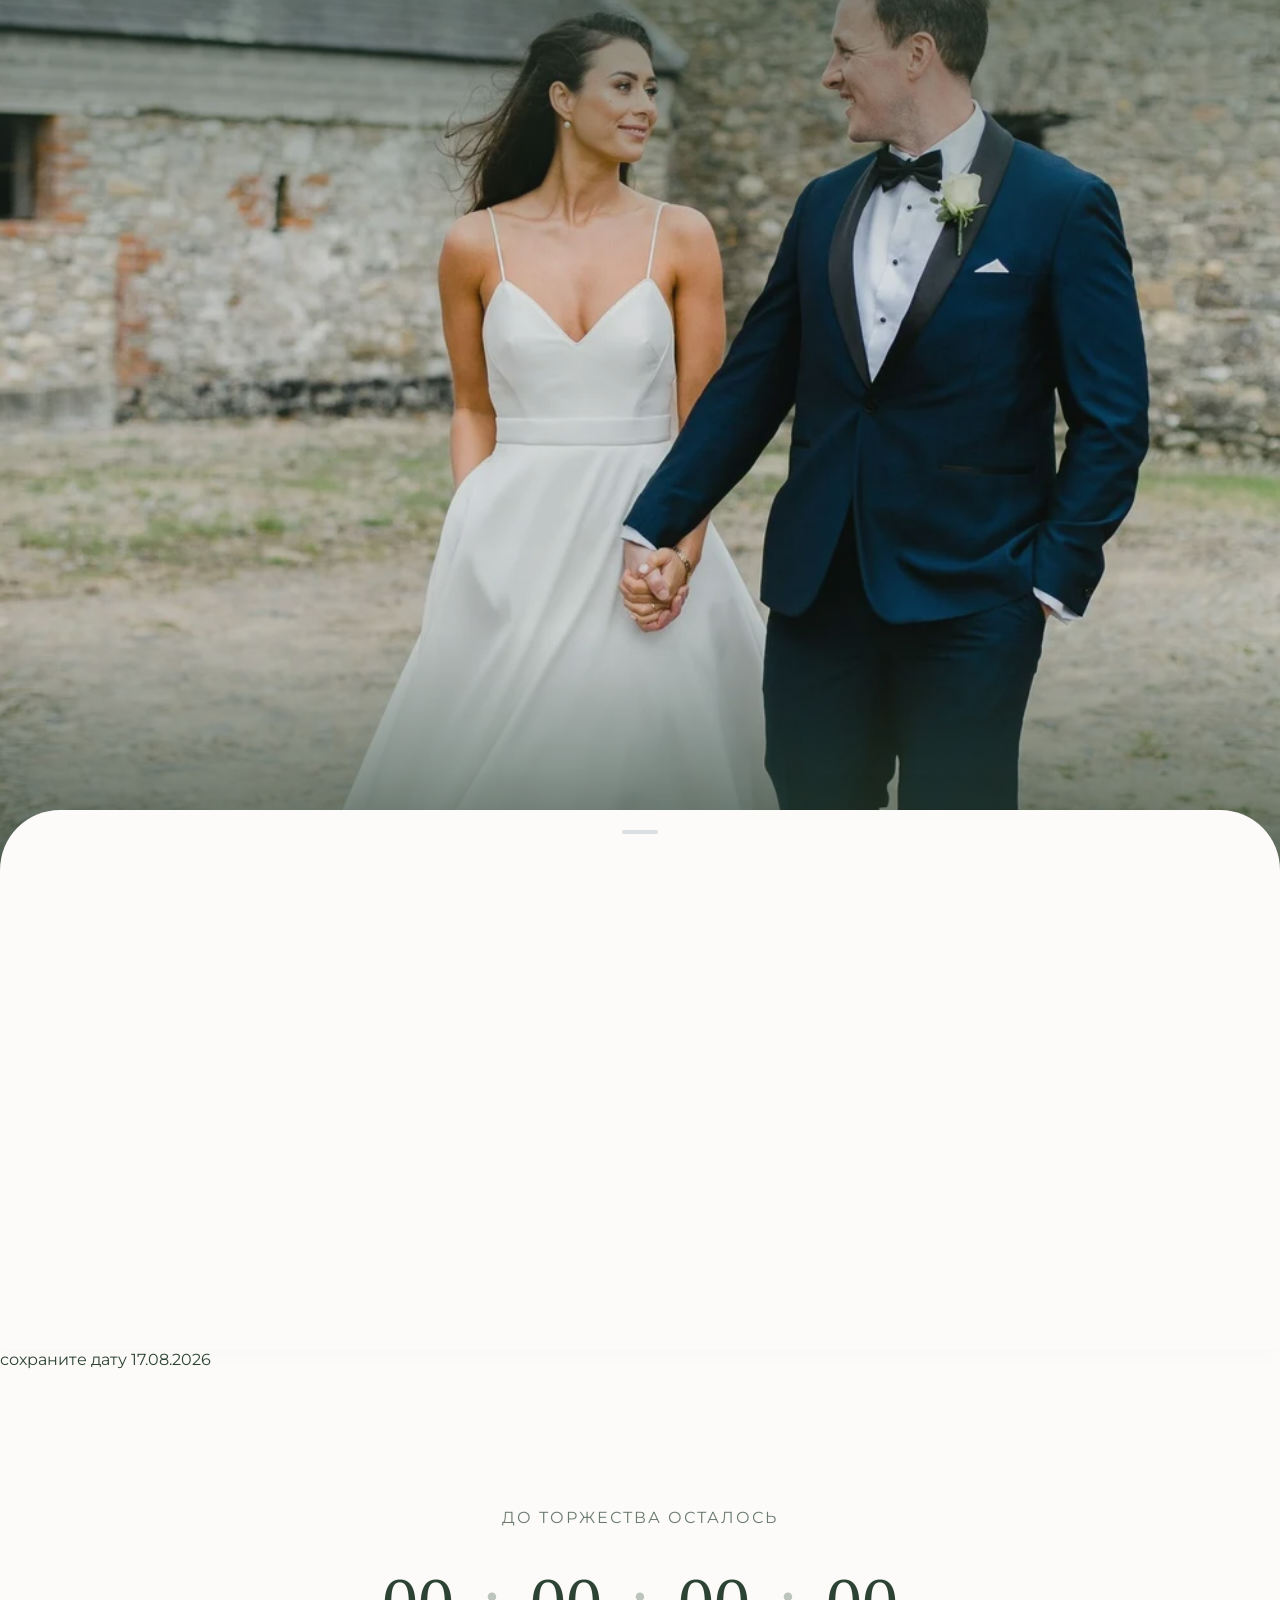
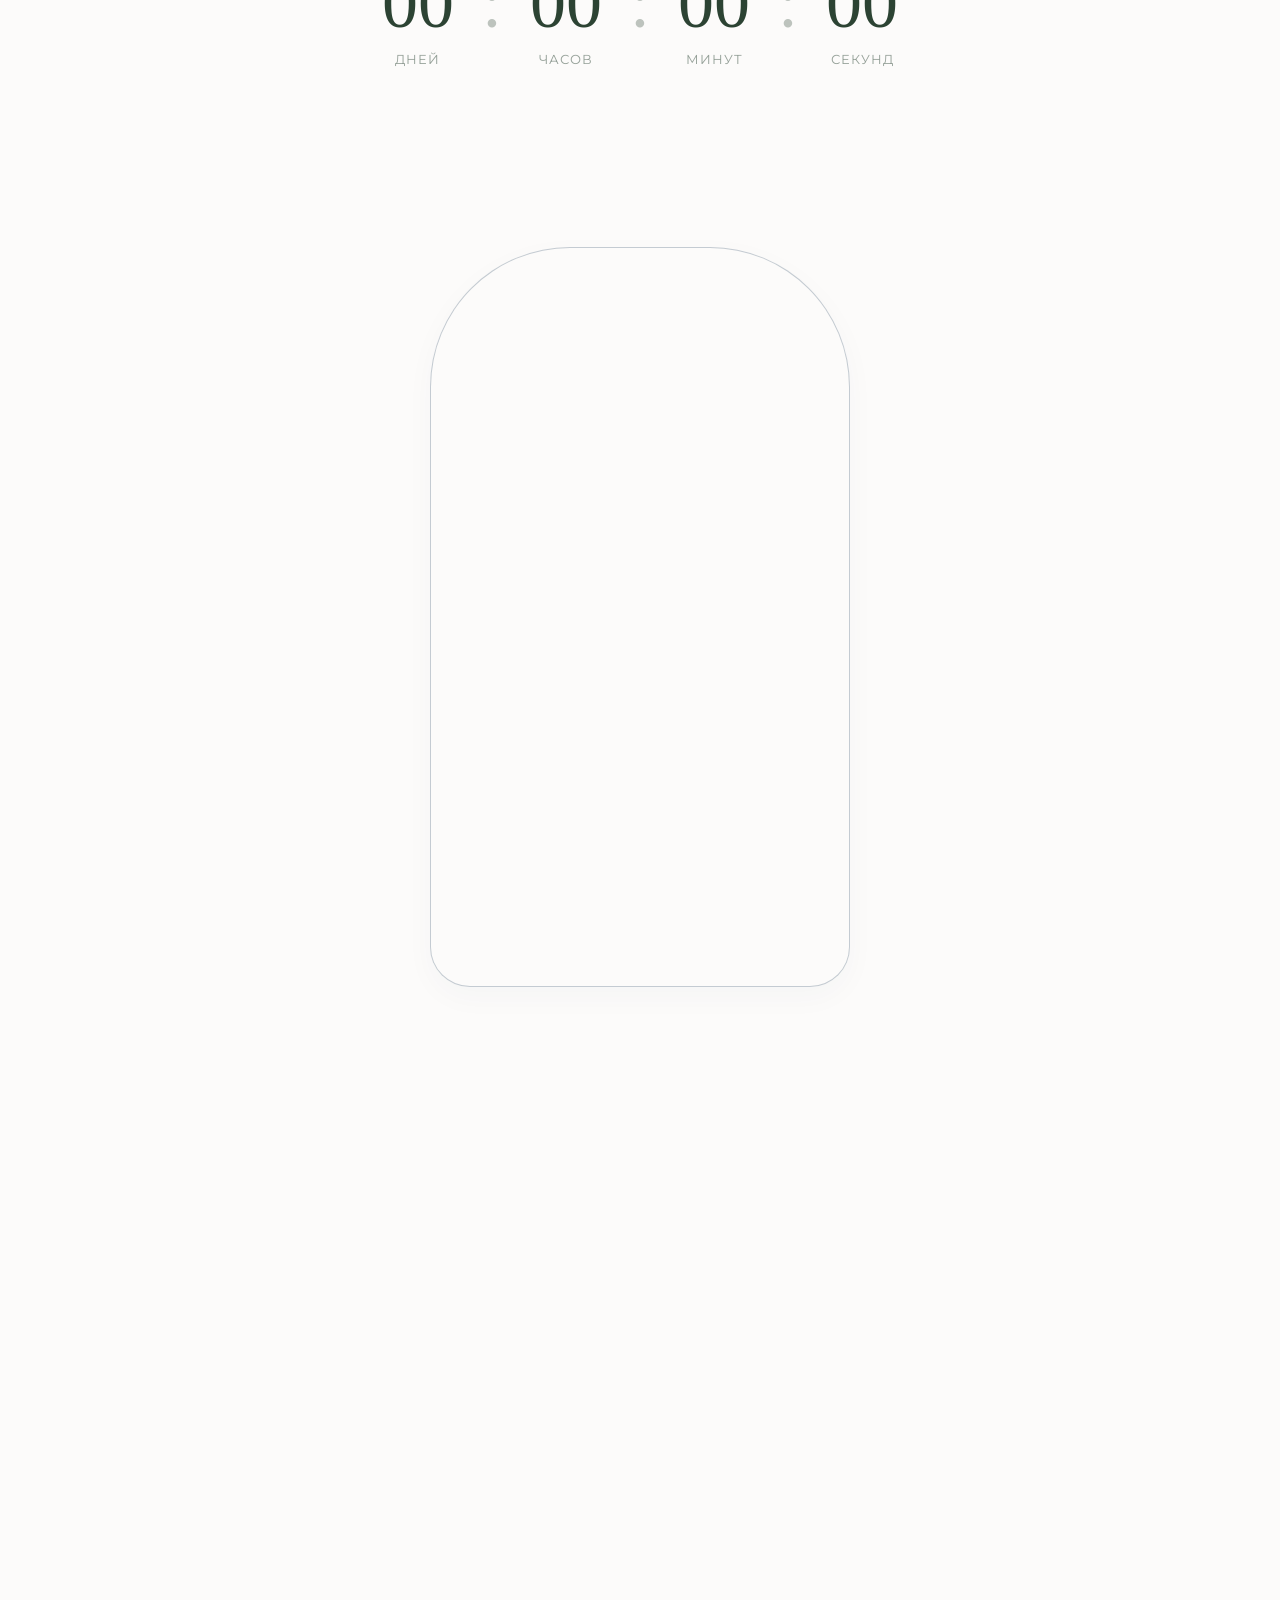
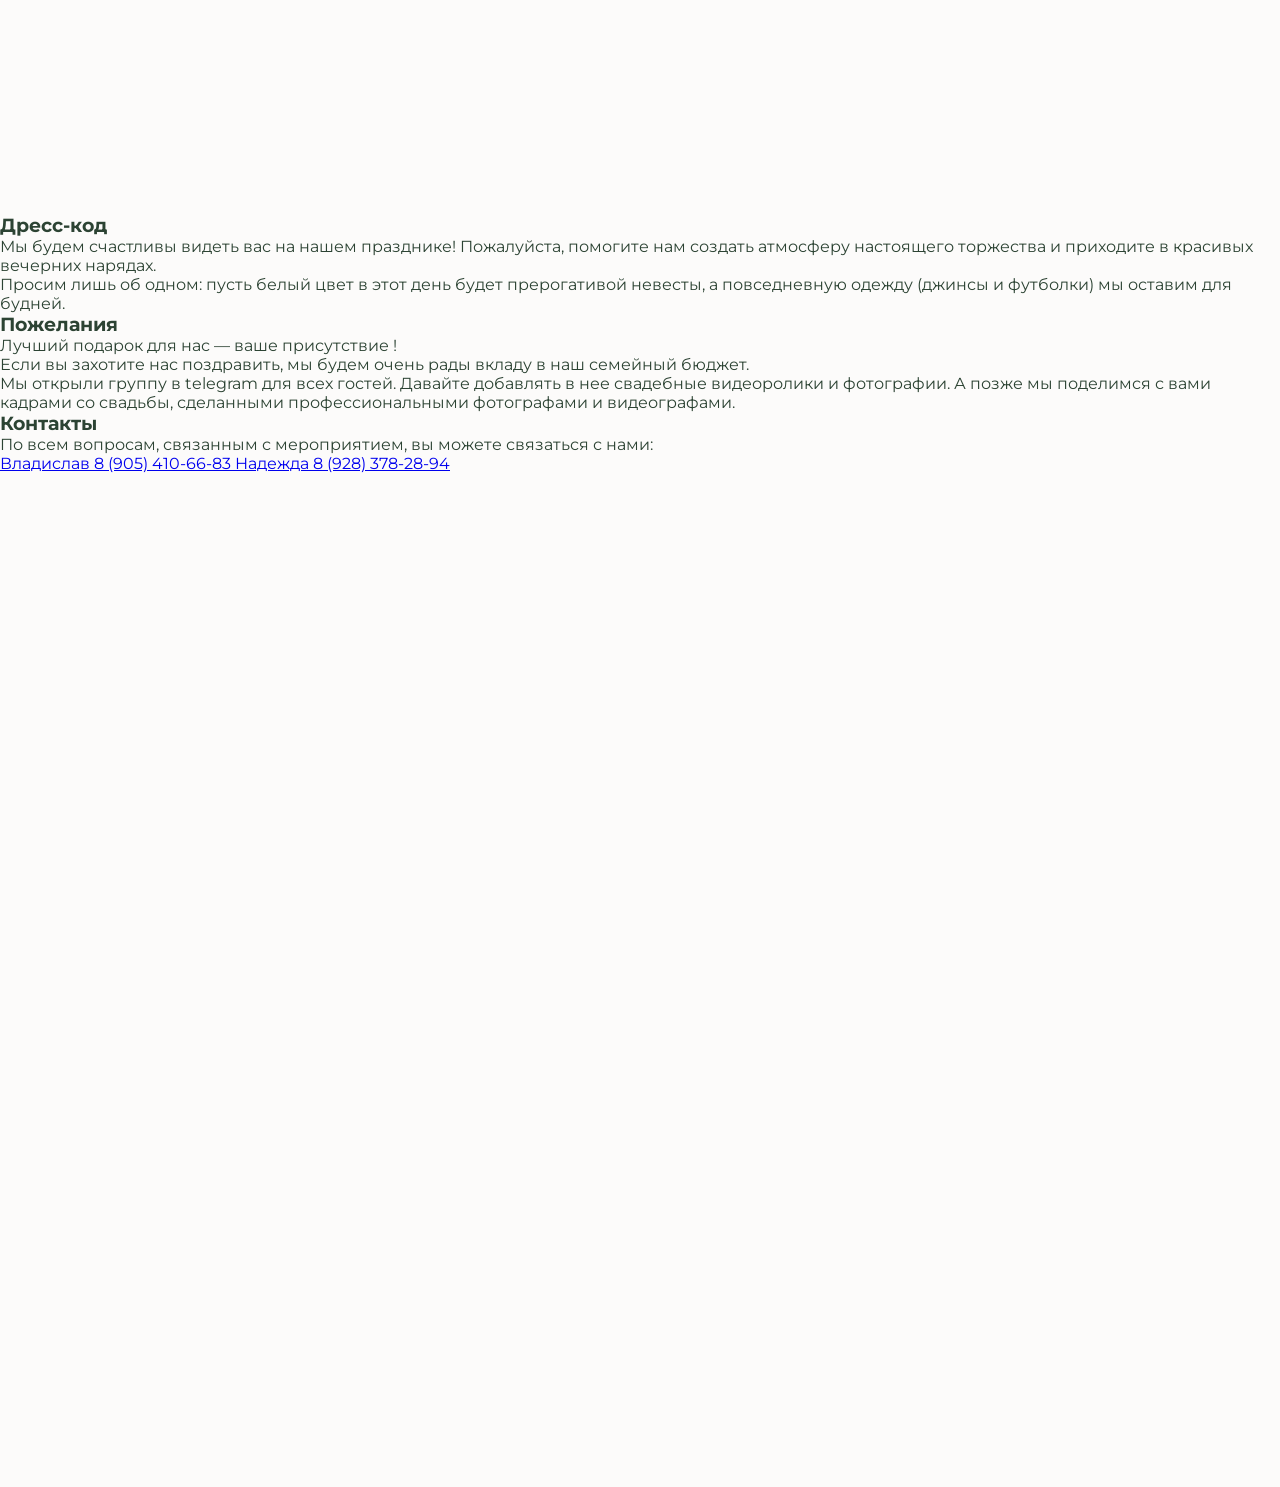
==== commit 577a88ed: "feat: add info component and integrate into main application structure" ====
--- a/index.html
+++ b/index.html
@@ -21,6 +21,7 @@
       <div id="countdown-component"></div>
       <div id="location-component"></div>
       <div id="timing-component"></div>
+      <div id="info-component"></div>
       <div id="rsvp-component"></div>
 
       <div id="map-modal-component"></div>
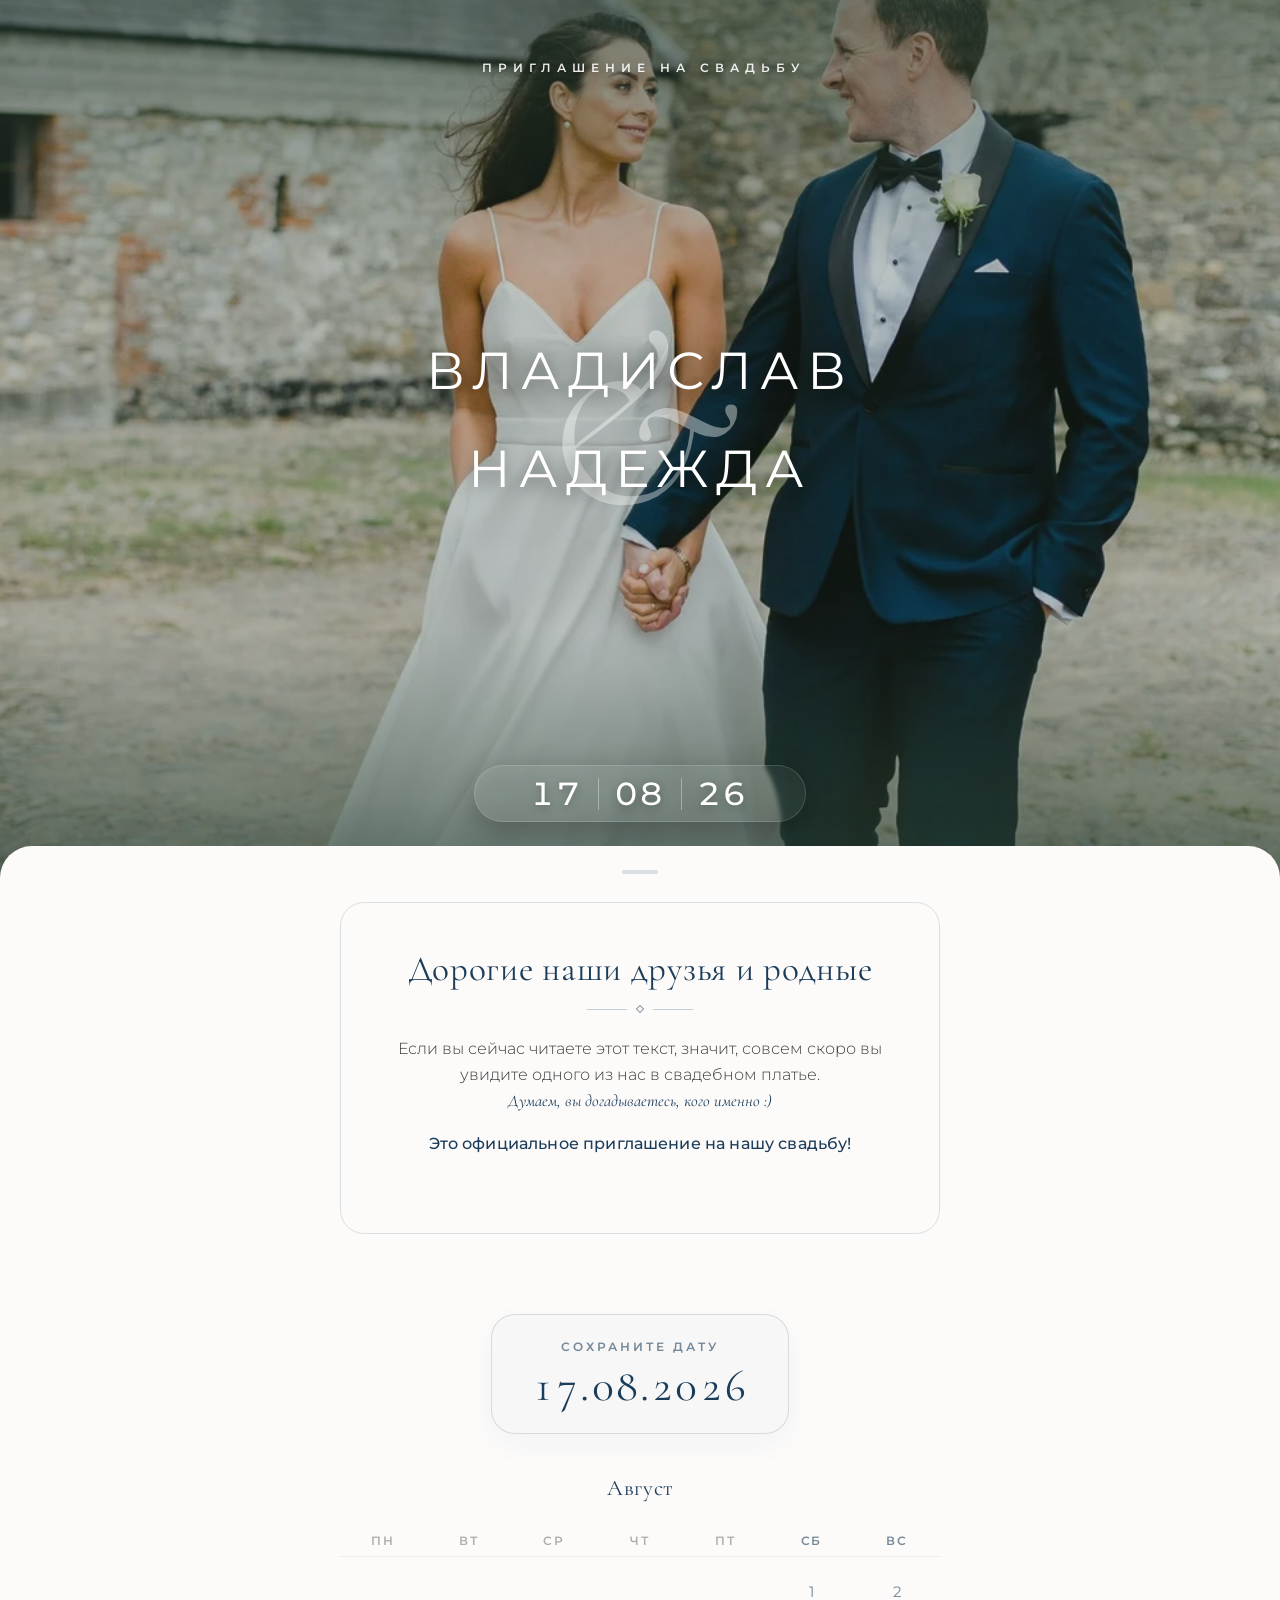
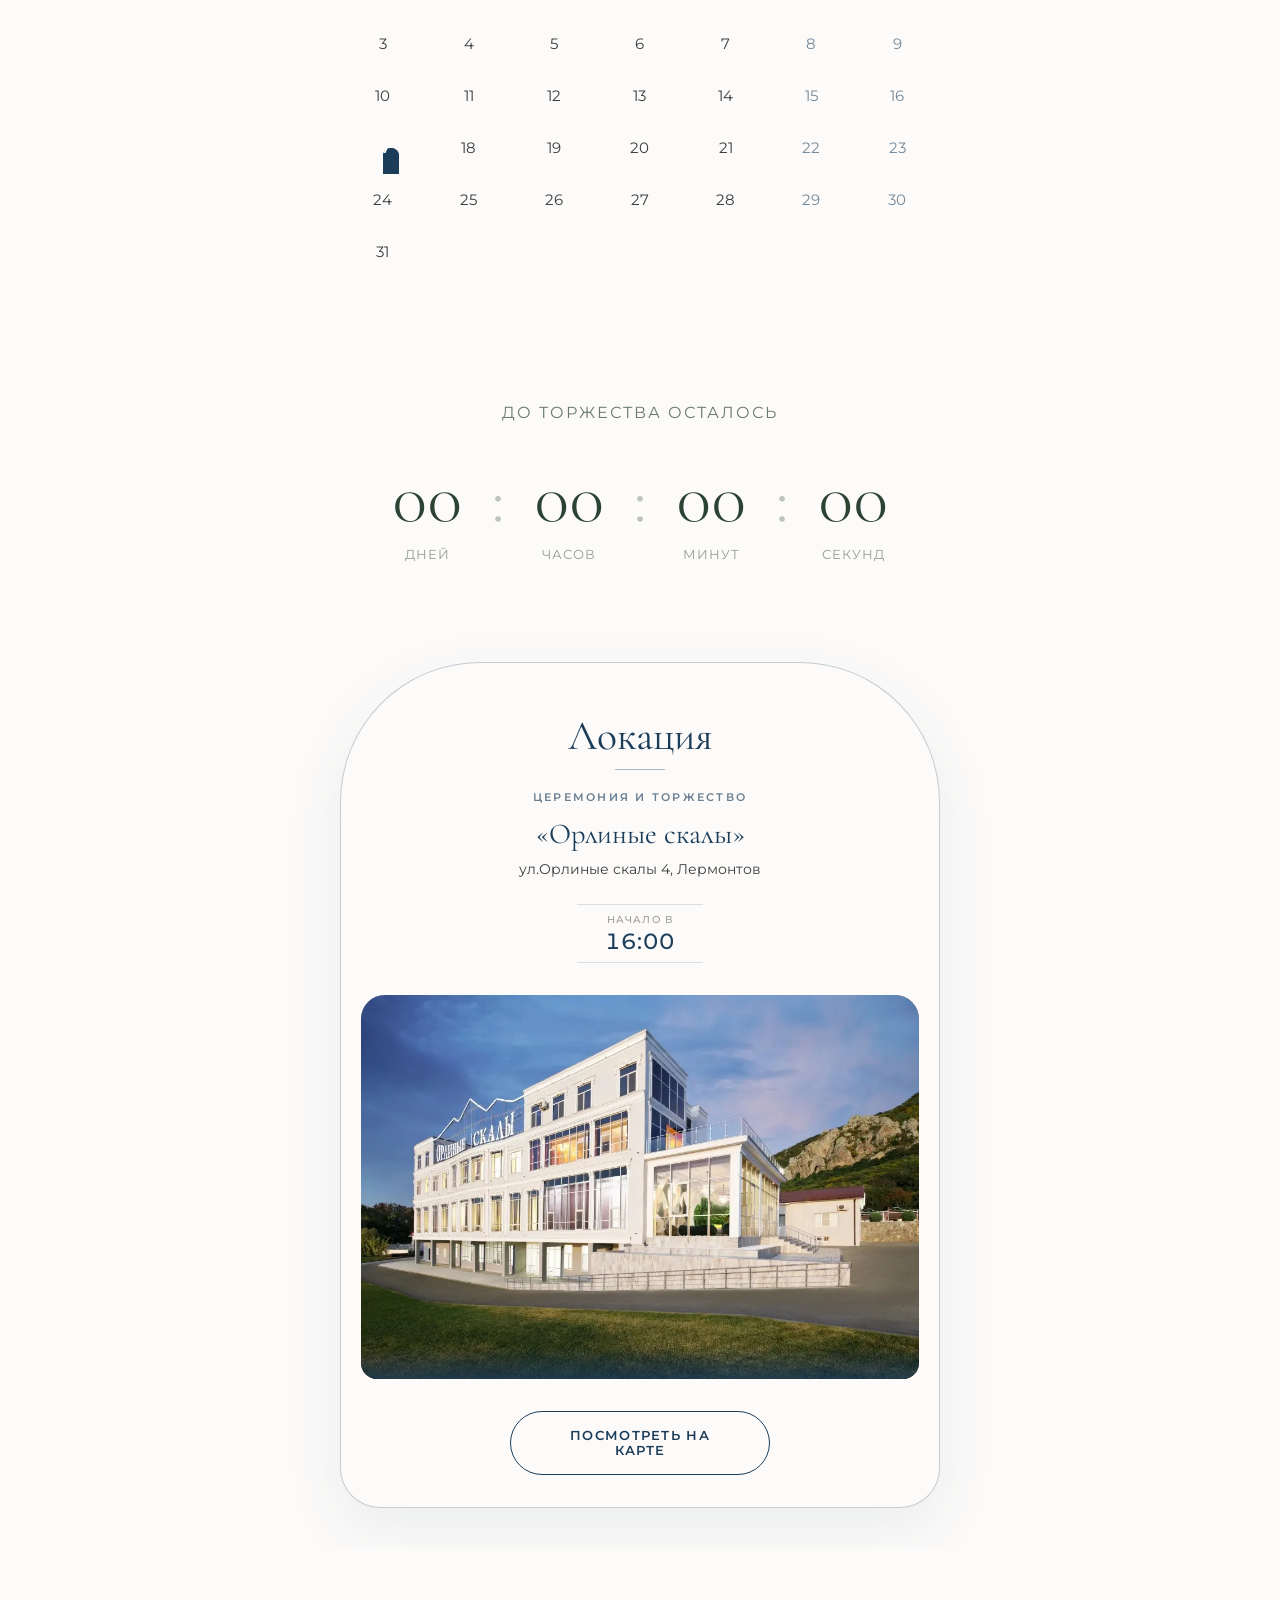
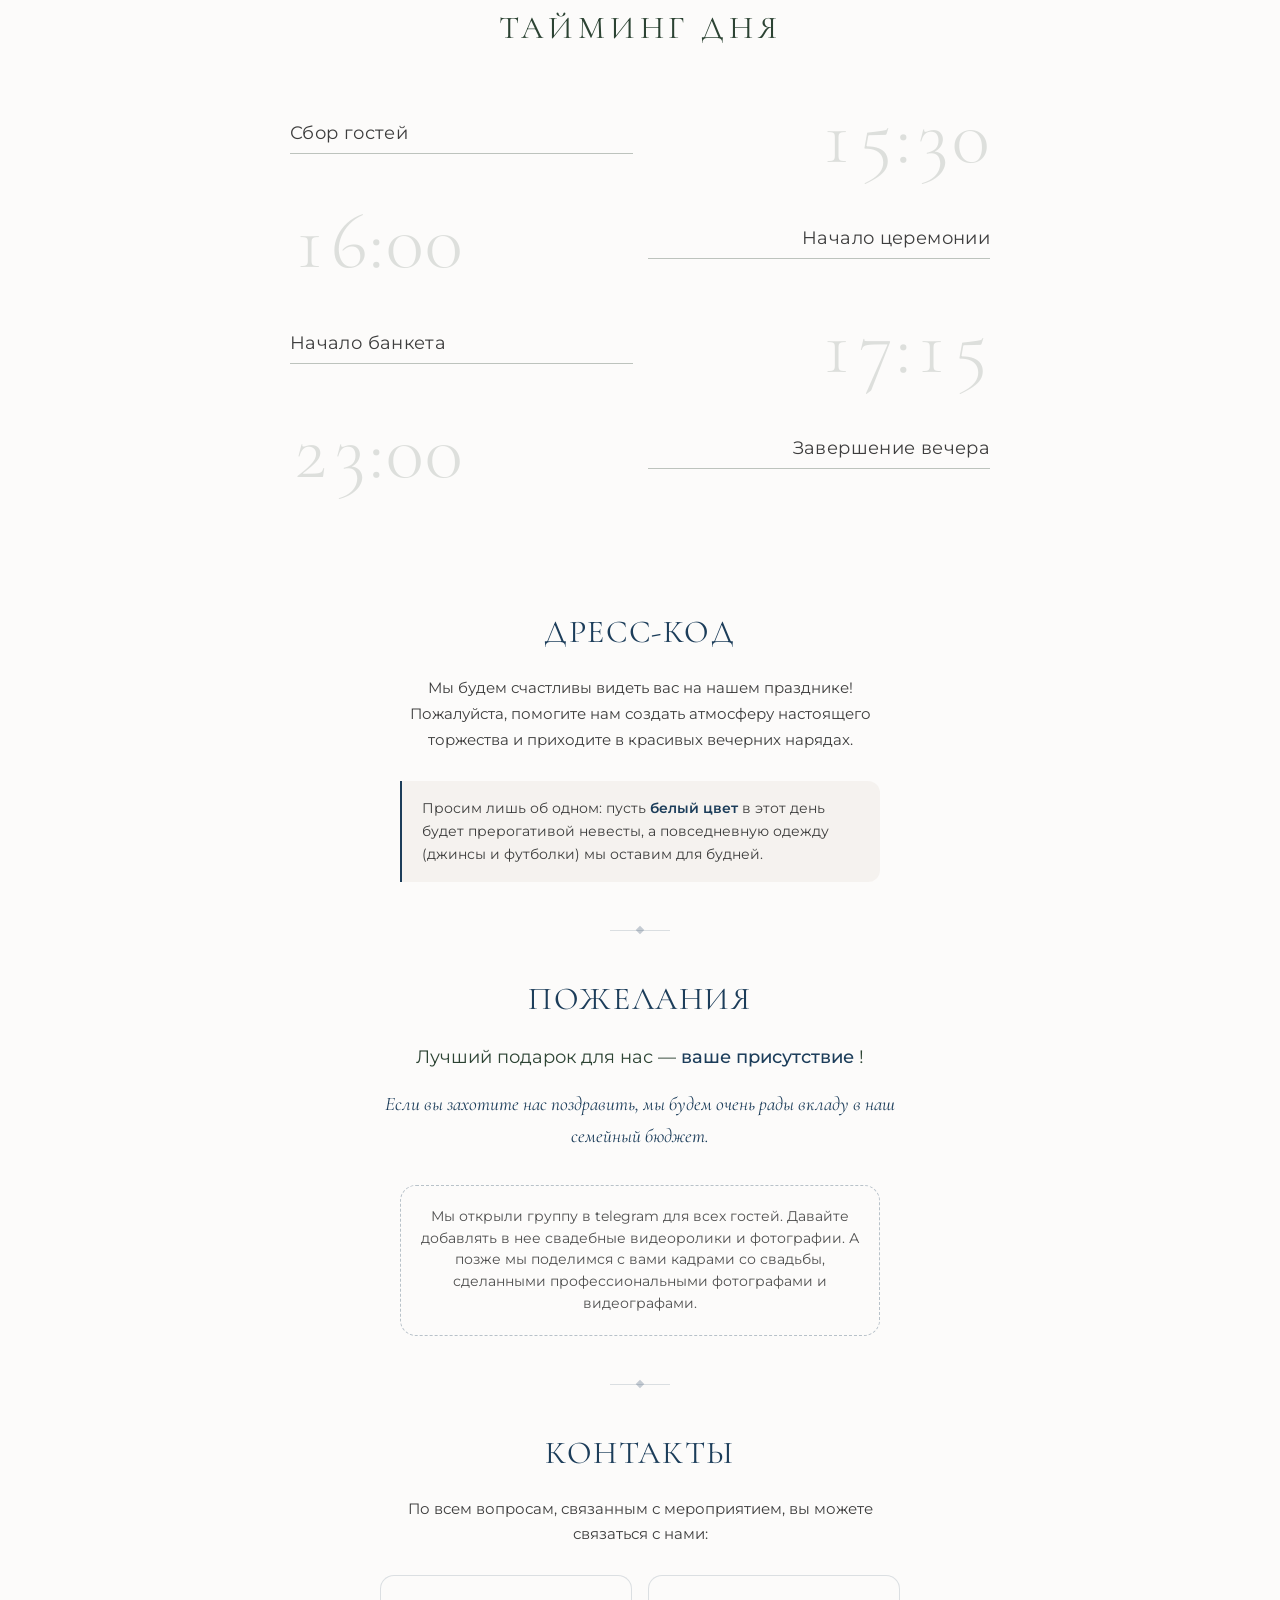
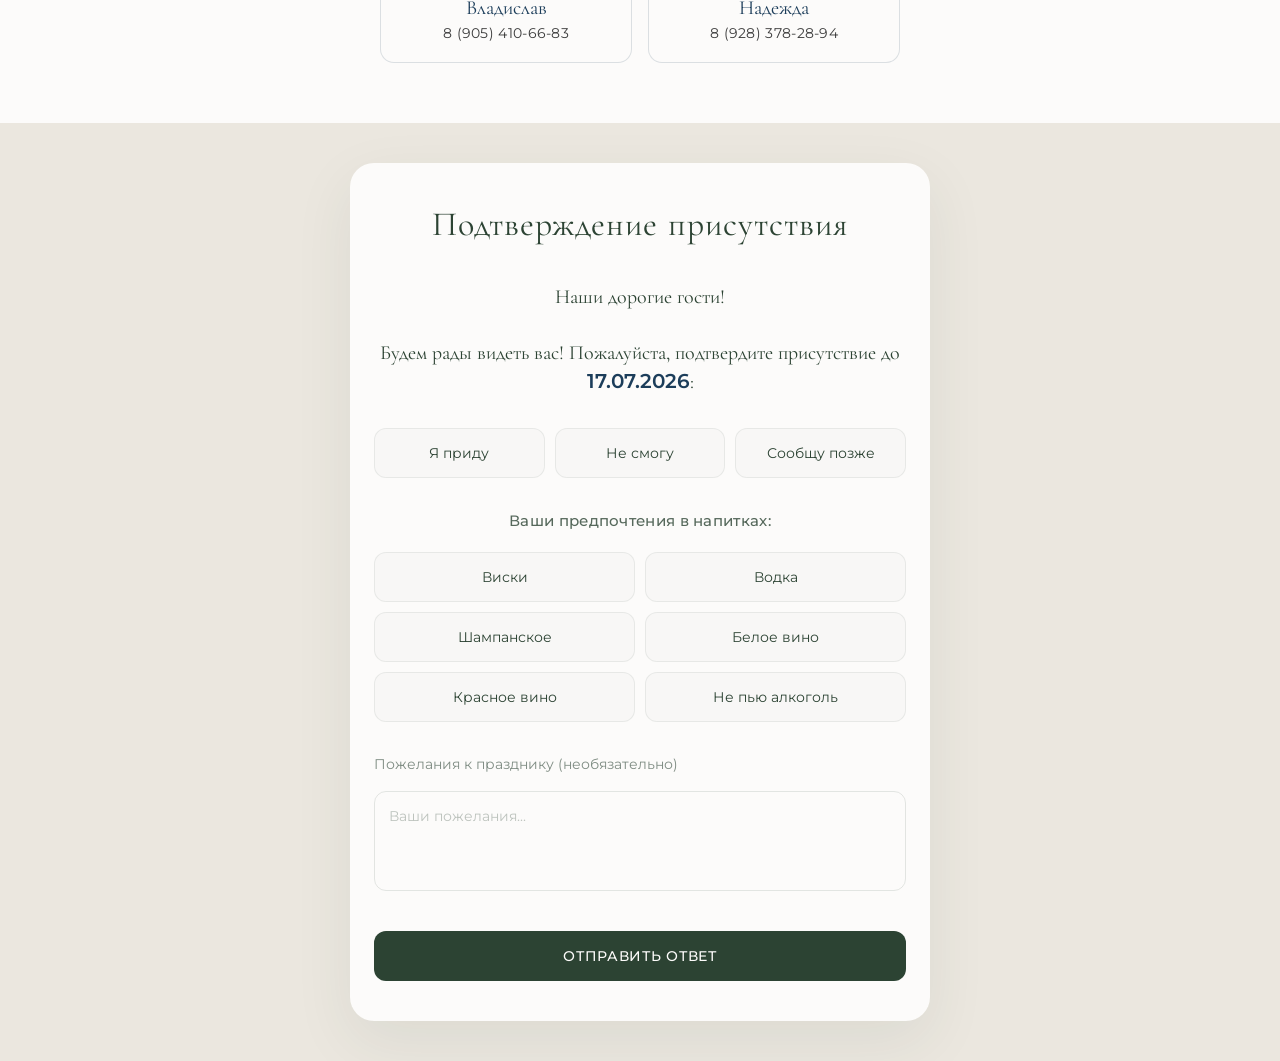
==== commit 174a401f: "feat: Implement new feature for enhanced user experience" ====
--- a/index.html
+++ b/index.html
@@ -3,13 +3,18 @@
   <head>
     <meta charset="UTF-8" />
     <meta name="viewport" content="width=device-width, initial-scale=1.0" />
+    <meta
+      name="description"
+      content="Приглашение на свадьбу Владислава и Надежды. 17 августа 2026 года."
+    />
+    <meta name="theme-color" content="#fcfbfa" />
     <title>Приглашение на свадьбу Владислава и Надежды</title>
+    <link rel="stylesheet" href="https://unpkg.com/aos@next/dist/aos.css" />
     <link rel="stylesheet" href="src/scss/main.css" />
-    <link rel="stylesheet" href="https://unpkg.com/aos@next/dist/aos.css" />
     <link rel="preconnect" href="https://fonts.googleapis.com" />
     <link rel="preconnect" href="https://fonts.gstatic.com" crossorigin />
     <link
-      href="https://fonts.googleapis.com/css2?family=Montserrat:wght@300;400;500&family=Playfair+Display:ital,wght@0,400;0,500;1,400&display=swap"
+      href="https://fonts.googleapis.com/css2?family=Cormorant+Garamond:wght@300;400;500;600;700&family=Montserrat:wght@300;400;500;600&display=swap"
       rel="stylesheet"
     />
   </head>
--- a/src/scss/main.css
+++ b/src/scss/main.css
@@ -33,6 +33,7 @@
        appearance: none;
 }
 
+.calendar,
 .countdown,
 .location,
 .timing,
@@ -75,7 +76,7 @@
   width: 100%;
   height: 100%;
   z-index: 2;
-  background: linear-gradient(to bottom, rgba(44, 67, 51, 0.5) 0%, rgba(44, 67, 51, 0.1) 30%, rgba(44, 67, 51, 0.15) 70%, rgba(44, 67, 51, 0.8) 100%);
+  background: linear-gradient(to bottom, rgba(44, 67, 51, 0.6) 0%, rgba(44, 67, 51, 0.25) 30%, rgba(44, 67, 51, 0.25) 70%, rgba(44, 67, 51, 0.75) 100%);
 }
 .header__dimmer {
   position: absolute;
@@ -116,6 +117,7 @@
   color: rgba(255, 255, 255, 0.9);
   margin: 0;
   text-indent: 0.5em;
+  text-shadow: 0 2px 8px rgba(0, 0, 0, 0.4);
 }
 .header__year {
   font-family: "Cormorant Garamond", serif;
@@ -155,23 +157,24 @@
   display: flex;
   flex-direction: column;
   align-items: center;
-  gap: 12px;
+  gap: 36px;
   margin: 0;
   position: relative;
   z-index: 2;
 }
 .header__name {
-  font-family: "Cormorant Garamond", serif;
-  font-size: 48px;
-  font-weight: 300;
-  line-height: 1.1;
+  font-family: "Montserrat", sans-serif;
+  font-size: 32px;
+  font-weight: 400;
+  text-transform: uppercase;
+  line-height: 1.2;
   color: #ffffff;
-  letter-spacing: 0.03em;
-  text-shadow: 0 4px 20px rgba(0, 0, 0, 0.25);
+  letter-spacing: 0.15em;
+  text-shadow: 0 4px 20px rgba(0, 0, 0, 0.6);
 }
 @media (min-width: 768px) {
   .header__name {
-    font-size: 76px;
+    font-size: 52px;
   }
 }
 .header__date-showcase {
@@ -184,19 +187,20 @@
   padding: 8px 56px;
   border-radius: 50px;
   border: 1px solid rgba(255, 255, 255, 0.15);
-  box-shadow: 0 10px 30px rgba(0, 0, 0, 0.1);
+  box-shadow: 0 10px 30px rgba(0, 0, 0, 0.25);
 }
 .header__date-num {
-  font-family: "Cormorant Garamond", serif;
-  font-size: 28px;
-  font-weight: 400;
+  font-family: "Montserrat", sans-serif;
+  font-size: 24px;
+  font-weight: 500;
   color: #ffffff;
-  letter-spacing: 0.05em;
+  letter-spacing: 0.1em;
   font-variant-numeric: tabular-nums;
+  text-shadow: 0 2px 10px rgba(0, 0, 0, 0.3);
 }
 @media (min-width: 768px) {
   .header__date-num {
-    font-size: 36px;
+    font-size: 32px;
   }
 }
 .header__date-divider {
@@ -215,151 +219,318 @@
   z-index: 10;
   margin-top: calc(100dvh - 54px);
   background-color: #fcfbfa;
-  padding: 16px 24px 0 24px;
-  border-radius: 24px 24px 0 0;
-  box-shadow: 0 -10px 40px rgba(0, 0, 0, 0.04);
-  transition: border-radius 0.15s ease-out, box-shadow 0.2s ease-out;
-  will-change: border-radius, transform;
-  transform: translateZ(0);
-}
-.welcome--expanded {
-  border-radius: 0;
-  box-shadow: none;
-}
-@media (min-width: 768px) {
-  .welcome {
-    margin-top: calc(100dvh - 90px);
-    border-radius: 60px 60px 0 0;
-    padding: 20px 40px 100px 40px;
-  }
+  border-radius: 32px 32px 0 0;
+  box-shadow: 0px -15px 40px rgba(28, 61, 90, 0.04);
+  padding: 24px 16px 40px;
+  will-change: transform, scroll-position;
+  transform: translate3d(0, 0, 0);
+  backface-visibility: hidden;
+  perspective: 1000px;
+  transition: border-radius 0.4s cubic-bezier(0.16, 1, 0.3, 1), box-shadow 0.4s cubic-bezier(0.16, 1, 0.3, 1);
 }
 .welcome--docked {
   border-radius: 0;
   box-shadow: none;
 }
 .welcome__container {
-  max-width: 520px;
+  width: 90%;
+  max-width: 600px;
   margin: 0 auto;
   display: flex;
   flex-direction: column;
   align-items: center;
-  text-align: center;
 }
 .welcome__handle {
   width: 36px;
   height: 4px;
   background-color: rgba(28, 61, 90, 0.15);
-  border-radius: 100px;
-  margin: 0 auto 40px;
-  transition: opacity 0.3s ease, transform 0.3s ease;
+  border-radius: 2px;
+  margin: 0 auto 28px;
+  transition: opacity 0.3s ease;
 }
 .welcome--docked .welcome__handle {
   opacity: 0;
-  transform: translateY(-4px);
+}
+.welcome__card {
+  width: 100%;
+  padding: 32px 20px;
+  border: 1px solid rgba(28, 61, 90, 0.15);
+  border-radius: 24px;
+  background-color: transparent;
+  text-align: center;
+}
+@media (min-width: 768px) {
+  .welcome__card {
+    padding: 44px 32px;
+  }
 }
 .welcome__title {
   font-family: "Cormorant Garamond", serif;
   font-size: 1.8rem;
   font-weight: 400;
-  letter-spacing: 0.04em;
   color: #1c3d5a;
   margin-bottom: 16px;
+  letter-spacing: 0.02em;
 }
 @media (min-width: 768px) {
   .welcome__title {
-    font-size: 2.4rem;
-  }
-}
-.welcome__ornament {
-  width: 30px;
+    font-size: 2.2rem;
+  }
+}
+.welcome__line-divider {
+  display: flex;
+  align-items: center;
+  justify-content: center;
+  width: 100%;
+  margin-bottom: 24px;
+}
+.welcome__line-divider::before, .welcome__line-divider::after {
+  content: "";
   height: 1px;
-  background-color: rgba(28, 61, 90, 0.3);
+  width: 40px;
+  background-color: rgba(28, 61, 90, 0.25);
+}
+.welcome__line-node {
+  width: 6px;
+  height: 6px;
+  border: 1px solid rgba(28, 61, 90, 0.5);
+  transform: rotate(45deg);
+  margin: 0 10px;
+  display: inline-block;
+}
+.welcome__content {
+  display: flex;
+  flex-direction: column;
+  gap: 16px;
   margin-bottom: 32px;
+}
+.welcome__text {
+  font-family: "Montserrat", sans-serif;
+  font-size: 0.9rem;
+  line-height: 1.65;
+  color: #3d3d3d;
+}
+@media (min-width: 768px) {
+  .welcome__text {
+    font-size: 0.98rem;
+  }
+}
+.welcome__text--intro {
+  font-weight: 300;
+}
+.welcome__text--action {
+  font-weight: 500;
+  color: #1c3d5a;
+  letter-spacing: 0.01em;
+}
+.welcome__highlight {
+  font-family: "Cormorant Garamond", serif;
+  font-size: 1.05em;
+  font-style: italic;
+  color: #1c3d5a;
+  font-weight: 400;
+}
+.welcome__date-box {
+  display: flex;
+  justify-content: center;
+  width: 100%;
+}
+.welcome__date-border {
+  display: inline-flex;
+  flex-direction: column;
+  align-items: center;
+  border-top: 1px solid rgba(28, 61, 90, 0.15);
+  padding: 12px 36px;
+}
+.welcome__date-header {
+  font-family: "Montserrat", sans-serif;
+  font-size: 0.65rem;
+  font-weight: 600;
+  letter-spacing: 0.2em;
+  color: rgba(28, 61, 90, 0.5);
+  margin-bottom: 4px;
+}
+.welcome__date {
+  font-family: "Montserrat", sans-serif;
+  font-size: 1.4rem;
+  font-weight: 500;
+  letter-spacing: 0.08em;
+  color: #1c3d5a;
+  font-variant-numeric: tabular-nums;
+  margin-bottom: 2px;
+}
+@media (min-width: 768px) {
+  .welcome__date {
+    font-size: 1.6rem;
+  }
+}
+.welcome__date-footer {
+  font-family: "Cormorant Garamond", serif;
+  font-size: 0.8rem;
+  font-style: italic;
+  letter-spacing: 0.1em;
+  color: rgba(61, 61, 61, 0.7);
+}
+
+.calendar {
+  padding: 40px 16px;
+  background-color: #fcfbfa;
+}
+.calendar__container {
+  max-width: 600px;
+  margin: 0 auto;
+  font-family: "Montserrat", sans-serif;
+}
+.calendar__header {
+  text-align: center;
+  margin-bottom: 32px;
+}
+.calendar__month {
+  font-family: "Cormorant Garamond", serif;
+  font-size: 1.4rem;
+  font-weight: 400;
+  color: #1c3d5a;
+  text-transform: capitalize;
+  letter-spacing: 0.03em;
+  margin: 0;
+}
+.calendar__weekdays, .calendar__days {
+  display: grid;
+  grid-template-columns: repeat(7, 1fr);
+  justify-items: center;
+  align-items: center;
+}
+.calendar__weekdays {
+  font-size: 0.75rem;
+  font-weight: 600;
+  color: rgba(61, 61, 61, 0.4);
+  margin-bottom: 16px;
+  text-transform: uppercase;
+  letter-spacing: 0.15em;
+  border-bottom: 1px solid rgba(28, 61, 90, 0.08);
+  padding-bottom: 8px;
+  width: 100%;
+}
+.calendar__days {
+  row-gap: 14px;
+  margin-bottom: 32px;
+}
+.calendar__day {
+  display: flex;
+  align-items: center;
+  justify-content: center;
+  width: 38px;
+  height: 38px;
+  font-size: 0.95rem;
+  color: #3d3d3d;
   position: relative;
-}
-.welcome__ornament::after {
+  z-index: 1;
+}
+.calendar__day--empty {
+  visibility: hidden;
+}
+.calendar__day--weekend {
+  color: rgba(28, 61, 90, 0.6);
+}
+.calendar__day--highlighted {
+  color: #fcfbfa;
+  font-weight: 600;
+  border-radius: 0 !important;
+}
+.calendar__day--highlighted::before, .calendar__day--highlighted::after {
   content: "";
   position: absolute;
-  top: -2px;
+  top: 50%;
   left: 50%;
-  transform: translateX(-50%) rotate(45deg);
-  width: 5px;
-  height: 5px;
-  background-color: rgba(28, 61, 90, 0.4);
-}
-.welcome__content {
-  display: flex;
-  flex-direction: column;
-  gap: 20px;
-  margin-bottom: 48px;
-}
-.welcome__text {
-  font-family: "Montserrat", sans-serif;
-  font-size: 0.95rem;
-  line-height: 1.7;
-  color: #3d3d3d;
-}
-@media (min-width: 768px) {
-  .welcome__text {
-    font-size: 1.05rem;
-  }
-}
-.welcome__text--intro {
-  font-weight: 300;
-  letter-spacing: -0.01em;
-}
-.welcome__text--action {
-  font-weight: 500;
-  color: #1c3d5a;
-  letter-spacing: 0.01em;
-}
-.welcome__highlight {
-  font-family: "Cormorant Garamond", serif;
-  font-size: 1.05em;
-  font-style: italic;
-  font-weight: 400;
-  color: #1c3d5a;
-}
-.welcome__date-badge {
-  position: relative;
-  width: 100%;
-  max-width: 280px;
-  padding: 24px 16px;
-  border-radius: 80px 80px 20px 20px;
-  background-color: transparent;
-}
-.welcome__date-inner {
-  display: flex;
-  flex-direction: column;
-  align-items: center;
-}
-.welcome__date-label {
-  font-family: "Montserrat", sans-serif;
-  font-size: 0.65rem;
+  width: 16px;
+  height: 26px;
+  background-color: #1c3d5a;
+  border-radius: 16px 16px 0 0;
+  z-index: -1;
+}
+.calendar__day--highlighted::before {
+  animation: heartPulseLeft 1.4s cubic-bezier(0.25, 0.8, 0.25, 1) infinite;
+}
+.calendar__day--highlighted::after {
+  animation: heartPulseRight 1.4s cubic-bezier(0.25, 0.8, 0.25, 1) infinite;
+}
+.calendar__date-box {
+  display: flex;
+  justify-content: center;
+  width: 100%;
+  margin-bottom: 40px;
+}
+.calendar__date-border {
+  display: inline-flex;
+  flex-direction: column;
+  align-items: center;
+  padding: 24px 40px;
+  border: 1px solid rgba(28, 61, 90, 0.15);
+  border-radius: 24px;
+  background-color: rgba(28, 61, 90, 0.02);
+  box-shadow: 0 10px 30px rgba(28, 61, 90, 0.04);
+}
+.calendar__date-header {
+  font-family: "Montserrat", sans-serif;
+  font-size: 0.75rem;
   font-weight: 600;
   letter-spacing: 0.25em;
-  color: rgba(28, 61, 90, 0.5);
-  margin-bottom: 8px;
-}
-.welcome__date-value {
-  font-family: "Montserrat", sans-serif;
-  font-size: 1.8rem;
-  font-weight: 500;
-  letter-spacing: 0.08em;
-  color: #1c3d5a;
-  margin-bottom: 6px;
+  text-transform: uppercase;
+  color: rgba(28, 61, 90, 0.6);
+  margin-bottom: 10px;
+}
+.calendar__date {
+  font-family: "Cormorant Garamond", serif;
+  font-size: 2.8rem;
+  font-weight: 400;
+  letter-spacing: 0.05em;
+  line-height: 1;
+  color: #1c3d5a;
   font-variant-numeric: tabular-nums;
 }
-.welcome__date-day {
-  font-family: "Cormorant Garamond", serif;
-  font-size: 1rem;
-  font-style: italic;
-  letter-spacing: 0.15em;
-  color: rgba(61, 61, 61, 0.7);
-}
 
+@keyframes heartPulseLeft {
+  0% {
+    transform: translate3d(calc(-50% - 4px), -50%, 0) rotate(-45deg) scale(1);
+  }
+  14% {
+    transform: translate3d(calc(-50% - 4px), -50%, 0) rotate(-45deg) scale(1.12);
+  }
+  28% {
+    transform: translate3d(calc(-50% - 4px), -50%, 0) rotate(-45deg) scale(1);
+  }
+  42% {
+    transform: translate3d(calc(-50% - 4px), -50%, 0) rotate(-45deg) scale(1.12);
+  }
+  70% {
+    transform: translate3d(calc(-50% - 4px), -50%, 0) rotate(-45deg) scale(1);
+  }
+  100% {
+    transform: translate3d(calc(-50% - 4px), -50%, 0) rotate(-45deg) scale(1);
+  }
+}
+@keyframes heartPulseRight {
+  0% {
+    transform: translate3d(calc(-50% + 4px), -50%, 0) rotate(45deg) scale(1);
+  }
+  14% {
+    transform: translate3d(calc(-50% + 4px), -50%, 0) rotate(45deg) scale(1.12);
+  }
+  28% {
+    transform: translate3d(calc(-50% + 4px), -50%, 0) rotate(45deg) scale(1);
+  }
+  42% {
+    transform: translate3d(calc(-50% + 4px), -50%, 0) rotate(45deg) scale(1.12);
+  }
+  70% {
+    transform: translate3d(calc(-50% + 4px), -50%, 0) rotate(45deg) scale(1);
+  }
+  100% {
+    transform: translate3d(calc(-50% + 4px), -50%, 0) rotate(45deg) scale(1);
+  }
+}
 .countdown {
-  padding: 38px 20px 18px;
+  padding: 40px 16px;
   background-color: #fcfbfa;
   display: flex;
   justify-content: center;
@@ -424,7 +595,7 @@
 }
 @media (min-width: 768px) {
   .countdown {
-    padding: 120px 40px;
+    padding: 60px 40px;
   }
   .countdown__subtitle {
     font-size: 1rem;
@@ -449,15 +620,15 @@
   display: flex;
   justify-content: center;
   align-items: center;
-  padding: 60px 16px;
+  padding: 40px 16px;
   background-color: #fcfbfa;
 }
 .location__container {
   display: flex;
   flex-direction: column;
   align-items: center;
-  width: 100%;
-  max-width: 420px;
+  width: 90%;
+  max-width: 600px;
 }
 .location__frame {
   position: relative;
@@ -467,7 +638,7 @@
   border-radius: 140px 140px 40px 40px;
   background-color: #fcfbfa;
   text-align: center;
-  box-shadow: 0 10px 30px rgba(28, 61, 90, 0.03);
+  box-shadow: 0 20px 60px rgba(28, 61, 90, 0.08);
 }
 .location__title {
   font-family: "Cormorant Garamond", serif;
@@ -609,7 +780,7 @@
 
 .timing {
   background-color: #fcfbfa;
-  padding: 0px 20px 48px;
+  padding: 40px 16px;
   width: 100%;
   overflow: hidden;
 }
@@ -686,7 +857,7 @@
 }
 @media (min-width: 768px) {
   .timing {
-    padding: 90px 40px;
+    padding: 60px 40px;
   }
   .timing__inner {
     max-width: 700px;
@@ -741,7 +912,7 @@
 }
 .map-modal__close {
   position: absolute;
-  top: 20px;
+  top: 50px;
   right: 20px;
   z-index: 2010;
   background-color: #2c4333;
@@ -776,215 +947,367 @@
 }
 
 .rsvp {
-  display: flex;
-  justify-content: center;
-  align-items: center;
-  padding: 60px 16px;
-  background-color: #fcfbfa;
   position: relative;
-}
-.rsvp__card {
-  width: 100%;
-  max-width: 520px;
+  z-index: 10;
+  background-color: #ebe7df;
+  padding: 40px 16px;
+}
+.rsvp__container {
+  max-width: 580px;
   margin: 0 auto;
   padding: 40px 24px;
-  background: #ffffff;
+  background-color: #fcfbfa;
   border-radius: 24px;
-  box-shadow: 0 12px 40px rgba(28, 61, 90, 0.06);
+  box-shadow: 0 20px 60px rgba(44, 67, 51, 0.08);
+}
+.rsvp__header {
   text-align: center;
-}
-@media (min-width: 768px) {
-  .rsvp__card {
-    padding: 50px 40px;
-  }
+  margin-bottom: 36px;
 }
 .rsvp__title {
   font-family: "Cormorant Garamond", serif;
-  font-size: 1.8rem;
-  line-height: 1.4;
-  color: #1c3d5a;
-  margin-bottom: 12px;
+  font-size: 26px;
   font-weight: 400;
+  line-height: 1.3;
+  color: #2c4333;
+  letter-spacing: 0.03em;
+  margin-bottom: 16px;
 }
 @media (min-width: 768px) {
   .rsvp__title {
-    font-size: 2.2rem;
-  }
-}
-.rsvp__names-highlight {
+    font-size: 34px;
+  }
+}
+.rsvp__fieldset {
+  border: none;
+  padding: 0;
+  margin: 0 0 32px 0;
+}
+.rsvp__legend {
+  font-family: "Montserrat", sans-serif;
+  font-size: 0.95rem;
+  font-weight: 500;
+  letter-spacing: 0.02em;
+  line-height: 1.4;
+  color: rgba(44, 67, 51, 0.8);
+  text-align: center;
+  margin-bottom: 20px;
+  width: 100%;
+  display: block;
+}
+.rsvp__legend--main {
+  font-family: "Cormorant Garamond", serif;
+  font-size: 1.25rem;
+  font-weight: 400;
+  letter-spacing: 0;
+  color: #2c4333;
+  margin-bottom: 32px;
+}
+.rsvp__highlight-name {
+  display: block;
+  font-family: "Cormorant Garamond", serif;
+  font-size: 1.8rem;
   font-style: italic;
-  color: rgb(34.0508474576, 74.1822033898, 109.4491525424);
+  color: #1c3d5a;
+  margin: 12px 0 16px;
+}
+.rsvp__highlight-date {
+  font-family: "Montserrat", sans-serif;
+  font-weight: 600;
+  color: #1c3d5a;
+  white-space: nowrap;
+}
+.rsvp__label {
+  font-family: "Montserrat", sans-serif;
+  font-size: 14px;
+  line-height: 1.5;
+  color: rgba(44, 67, 51, 0.6);
+  margin-bottom: 16px;
+  display: block;
+}
+.rsvp__options-grid {
+  display: grid;
+  grid-template-columns: repeat(3, 1fr);
+  gap: 10px;
+}
+.rsvp__options-flex {
+  display: flex;
+  flex-wrap: wrap;
+  gap: 10px;
+}
+.rsvp__choice {
+  display: block;
+  cursor: pointer;
+  position: relative;
+  flex: 0 0 calc(50% - 5px);
+}
+.rsvp__choice--fullwidth {
+  flex: 0 0 100%;
+}
+.rsvp__input-hidden {
+  position: absolute;
+  width: 1px;
+  height: 1px;
+  padding: 0;
+  margin: -1px;
+  overflow: hidden;
+  clip: rect(0, 0, 0, 0);
+  white-space: nowrap;
+  border: 0;
+}
+.rsvp__choice-block {
+  display: flex;
+  align-items: center;
+  justify-content: center;
+  padding: 14px 10px;
+  background-color: rgba(44, 67, 51, 0.02);
+  border: 1px solid rgba(44, 67, 51, 0.08);
+  border-radius: 12px;
+  font-family: "Montserrat", sans-serif;
+  font-size: 14px;
+  color: #2c4333;
+  text-align: center;
+  min-height: 50px;
+  transition: all 0.25s ease-in-out;
+}
+.rsvp__choice-block:hover {
+  background-color: rgba(44, 67, 51, 0.04);
+  border-color: rgba(44, 67, 51, 0.15);
+}
+.rsvp__input-hidden:checked + .rsvp__choice-block {
+  background-color: #bfa38a;
+  border-color: #bfa38a;
+  color: #fcfbfa;
+  box-shadow: 0 6px 15px rgba(191, 163, 138, 0.15);
+}
+.rsvp__input-hidden:focus-visible + .rsvp__choice-block {
+  outline: 2px solid #bfa38a;
+  outline-offset: 2px;
+}
+.rsvp__field {
+  margin-bottom: 36px;
+}
+.rsvp__textarea {
+  width: 100%;
+  min-height: 100px;
+  padding: 14px;
+  background-color: transparent;
+  border: 1px solid rgba(44, 67, 51, 0.12);
+  border-radius: 12px;
+  font-family: "Montserrat", sans-serif;
+  font-size: 14px;
+  color: #2c4333;
+  line-height: 1.5;
+  resize: none;
+  outline: none;
+  -moz-appearance: none;
+       appearance: none;
+  -webkit-appearance: none;
+  transition: border-color 0.2s ease;
+}
+.rsvp__textarea:focus {
+  border-color: #2c4333;
+}
+.rsvp__textarea::-moz-placeholder {
+  color: rgba(44, 67, 51, 0.3);
+}
+.rsvp__textarea::placeholder {
+  color: rgba(44, 67, 51, 0.3);
+}
+.rsvp__submit {
+  display: block;
+  width: 100%;
+  padding: 16px;
+  background-color: #2c4333;
+  color: #fcfbfa;
+  border: none;
+  border-radius: 12px;
+  font-family: "Montserrat", sans-serif;
+  font-size: 14px;
   font-weight: 500;
-}
-.rsvp__subtitle {
-  font-family: "Montserrat", sans-serif;
-  font-size: 0.9rem;
-  color: rgba(28, 61, 90, 0.6);
-  line-height: 1.6;
-  margin-bottom: 36px;
+  letter-spacing: 0.05em;
+  text-transform: uppercase;
+  cursor: pointer;
+  -moz-appearance: none;
+       appearance: none;
+  -webkit-appearance: none;
+  transition: all 0.2s ease;
+}
+.rsvp__submit:hover:not(:disabled) {
+  background-color: rgba(44, 67, 51, 0.85);
+}
+.rsvp__submit:disabled {
+  background-color: rgba(44, 67, 51, 0.3);
+  cursor: not-allowed;
 }
 .rsvp__success {
-  padding: 30px 10px;
-  animation: scaleInRsvp 0.4s cubic-bezier(0.165, 0.84, 0.44, 1) forwards;
+  text-align: center;
+  padding: 30px 0;
+  transition: opacity 0.3s ease;
 }
 .rsvp__success--hidden {
   display: none;
 }
-.rsvp__success-icon {
-  font-size: 2.5rem;
+
+.info {
+  position: relative;
+  z-index: 10;
+  background-color: #fcfbfa;
+  padding: 40px 16px;
+  display: flex;
+  justify-content: center;
+}
+.info__container {
+  width: 100%;
+  max-width: 600px;
+  display: flex;
+  flex-direction: column;
+  align-items: center;
+}
+.info__section {
+  width: 100%;
+  display: flex;
+  flex-direction: column;
+  align-items: center;
+  text-align: center;
+}
+.info__title {
+  font-family: "Cormorant Garamond", serif;
+  font-size: 2rem;
+  color: #1c3d5a;
+  margin-bottom: 24px;
+  font-weight: 400;
+  letter-spacing: 0.05em;
+  text-transform: uppercase;
+}
+.info__text {
+  font-family: "Montserrat", sans-serif;
+  font-size: 0.95rem;
+  line-height: 1.7;
+  color: #3d3d3d;
   margin-bottom: 16px;
-}
-.rsvp__success-title {
-  font-family: "Cormorant Garamond", serif;
-  font-size: 1.8rem;
-  color: #1c3d5a;
-  margin-bottom: 10px;
-}
-.rsvp__success-text {
-  font-family: "Montserrat", sans-serif;
-  font-size: 0.95rem;
-  color: rgba(28, 61, 90, 0.75);
+  max-width: 520px;
+}
+.info__text--center {
+  font-size: 1.1rem;
+  color: #2c4333;
+}
+.info__text--budget {
+  font-style: italic;
+  font-family: "Cormorant Garamond", serif;
+  font-size: 1.2rem;
+  color: #1c3d5a;
+}
+.info__text--sub {
+  margin-bottom: 28px;
+}
+.info__accent-box {
+  background-color: rgba(235, 231, 223, 0.4);
+  border-left: 2px solid #1c3d5a;
+  padding: 16px 20px;
+  margin-top: 12px;
+  border-radius: 0 12px 12px 0;
+  max-width: 480px;
+}
+.info__accent-text {
+  font-family: "Montserrat", sans-serif;
+  font-size: 0.9rem;
+  line-height: 1.6;
+  color: #3d3d3d;
+  text-align: left;
+}
+.info__highlight {
+  color: #1c3d5a;
+  font-weight: 600;
+}
+.info__medium {
+  font-weight: 500;
+  color: #1c3d5a;
+}
+.info__telegram-card {
+  border: 1px dashed rgba(28, 61, 90, 0.3);
+  padding: 20px;
+  border-radius: 16px;
+  margin-top: 16px;
+  background-color: rgba(252, 251, 250, 0.5);
+  max-width: 480px;
+}
+.info__telegram-text {
+  font-family: "Montserrat", sans-serif;
+  font-size: 0.85rem;
+  line-height: 1.6;
+  color: #3d3d3d;
+  opacity: 0.9;
+}
+.info__divider {
+  width: 60px;
+  height: 1px;
+  background-color: rgba(28, 61, 90, 0.15);
+  margin: 48px 0;
+  position: relative;
+}
+.info__divider::after {
+  content: "";
+  position: absolute;
+  top: 50%;
+  left: 50%;
+  transform: translate(-50%, -50%) rotate(45deg);
+  width: 6px;
+  height: 6px;
+  background-color: rgba(28, 61, 90, 0.25);
+}
+.info__contacts-grid {
+  width: 100%;
+  display: flex;
+  flex-direction: column;
+  gap: 16px;
+  max-width: 400px;
+}
+.info__contact-link {
+  display: flex;
+  flex-direction: column;
+  align-items: center;
+  gap: 4px;
+  padding: 16px;
+  border: 1px solid rgba(28, 61, 90, 0.15);
+  border-radius: 14px;
+  text-decoration: none;
+  background-color: #fcfbfa;
+  transition: all 0.25s ease;
+  -webkit-tap-highlight-color: transparent;
+}
+.info__contact-link:active {
+  background-color: rgba(235, 231, 223, 0.3);
+  transform: scale(0.98);
+}
+.info__contact-name {
+  font-family: "Cormorant Garamond", serif;
+  font-size: 1.25rem;
+  color: #1c3d5a;
+}
+.info__contact-phone {
+  font-family: "Montserrat", sans-serif;
+  font-size: 0.9rem;
+  color: #3d3d3d;
+  letter-spacing: 0.02em;
 }
 
-.form {
-  display: flex;
-  flex-direction: column;
-  gap: 24px;
-  text-align: left;
-}
-.form__group {
-  display: flex;
-  flex-direction: column;
-  gap: 8px;
-}
-.form__label {
-  font-family: "Montserrat", sans-serif;
-  font-size: 0.85rem;
-  text-transform: uppercase;
-  letter-spacing: 0.05em;
-  color: rgba(28, 61, 90, 0.8);
-  font-weight: 600;
-  padding-left: 4px;
-}
-.form__input, .form__textarea {
-  width: 100%;
-  font-family: "Montserrat", sans-serif;
-  font-size: 0.95rem;
-  padding: 14px 18px;
-  background-color: rgba(28, 61, 90, 0.02);
-  border: 1px solid rgba(28, 61, 90, 0.12);
-  border-radius: 12px;
-  color: #1c3d5a;
-  outline: none;
-  transition: border-color 0.25s ease, box-shadow 0.25s ease, background-color 0.25s ease;
-  -webkit-appearance: none;
-  -moz-appearance: none;
-       appearance: none;
-}
-.form__input:focus, .form__textarea:focus {
-  background-color: #ffffff;
-  border-color: rgba(28, 61, 90, 0.5);
-  box-shadow: 0 0 0 4px rgba(28, 61, 90, 0.06);
-}
-.form__input::-moz-placeholder, .form__textarea::-moz-placeholder {
-  color: rgba(28, 61, 90, 0.35);
-}
-.form__input::placeholder, .form__textarea::placeholder {
-  color: rgba(28, 61, 90, 0.35);
-}
-.form__textarea {
-  min-height: 100px;
-  resize: vertical;
-}
-.form__radio-group {
-  display: flex;
-  flex-direction: column;
-  gap: 12px;
-  background-color: rgba(28, 61, 90, 0.01);
-  padding: 8px;
-  border-radius: 14px;
-}
-.form__radio-label {
-  display: flex;
-  align-items: center;
-  gap: 12px;
-  padding: 10px 12px;
-  border-radius: 10px;
-  cursor: pointer;
-  font-family: "Montserrat", sans-serif;
-  font-size: 0.95rem;
-  color: #1c3d5a;
-  transition: background-color 0.2s ease;
-}
-.form__radio-label:hover {
-  background-color: rgba(28, 61, 90, 0.03);
-}
-.form__radio {
-  -webkit-appearance: none;
-  -moz-appearance: none;
-       appearance: none;
-  width: 20px;
-  height: 20px;
-  border: 1.5px solid rgba(28, 61, 90, 0.3);
-  border-radius: 50%;
-  outline: none;
-  background-color: #ffffff;
-  display: grid;
-  place-content: center;
-  transition: border-color 0.2s ease, background-color 0.2s ease;
-  margin: 0;
-}
-.form__radio::before {
-  content: "";
-  width: 10px;
-  height: 10px;
-  border-radius: 50%;
-  transform: scale(0);
-  transition: transform 0.2s cubic-bezier(0.175, 0.885, 0.32, 1.2);
-  background-color: #ffffff;
-}
-.form__radio:checked {
-  border-color: #1c3d5a;
-  background-color: #1c3d5a;
-}
-.form__radio:checked::before {
-  transform: scale(1);
-}
-.form__submit {
-  margin-top: 8px;
-  width: 100%;
-  padding: 16px;
-  background-color: #1c3d5a;
-  color: #fcfbfa;
-  border: none;
-  font-family: "Montserrat", sans-serif;
-  font-size: 0.95rem;
-  text-transform: uppercase;
-  letter-spacing: 0.08em;
-  font-weight: 600;
-  border-radius: 12px;
-  cursor: pointer;
-  transition: opacity 0.25s ease, transform 0.2s ease;
-  display: flex;
-  justify-content: center;
-  align-items: center;
-}
-.form__submit:active {
-  transform: scale(0.99);
-}
-.form__submit:disabled {
-  opacity: 0.5;
-  transform: none;
-  cursor: not-allowed;
-}
-
-@keyframes scaleInRsvp {
-  from {
-    opacity: 0;
-    transform: scale(0.96);
-  }
-  to {
-    opacity: 1;
-    transform: scale(1);
+@media (min-width: 768px) {
+  .info {
+    padding: 60px 40px;
+  }
+  .info__contacts-grid {
+    flex-direction: row;
+    max-width: 520px;
+  }
+  .info__contact-link {
+    flex: 1;
+    padding: 20px;
+  }
+  .info__contact-link:hover {
+    border-color: #1c3d5a;
+    background-color: rgba(235, 231, 223, 0.15);
+    transform: translateY(-2px);
+    box-shadow: 0 8px 24px rgba(0, 0, 0, 0.02);
   }
 }/*# sourceMappingURL=main.css.map */
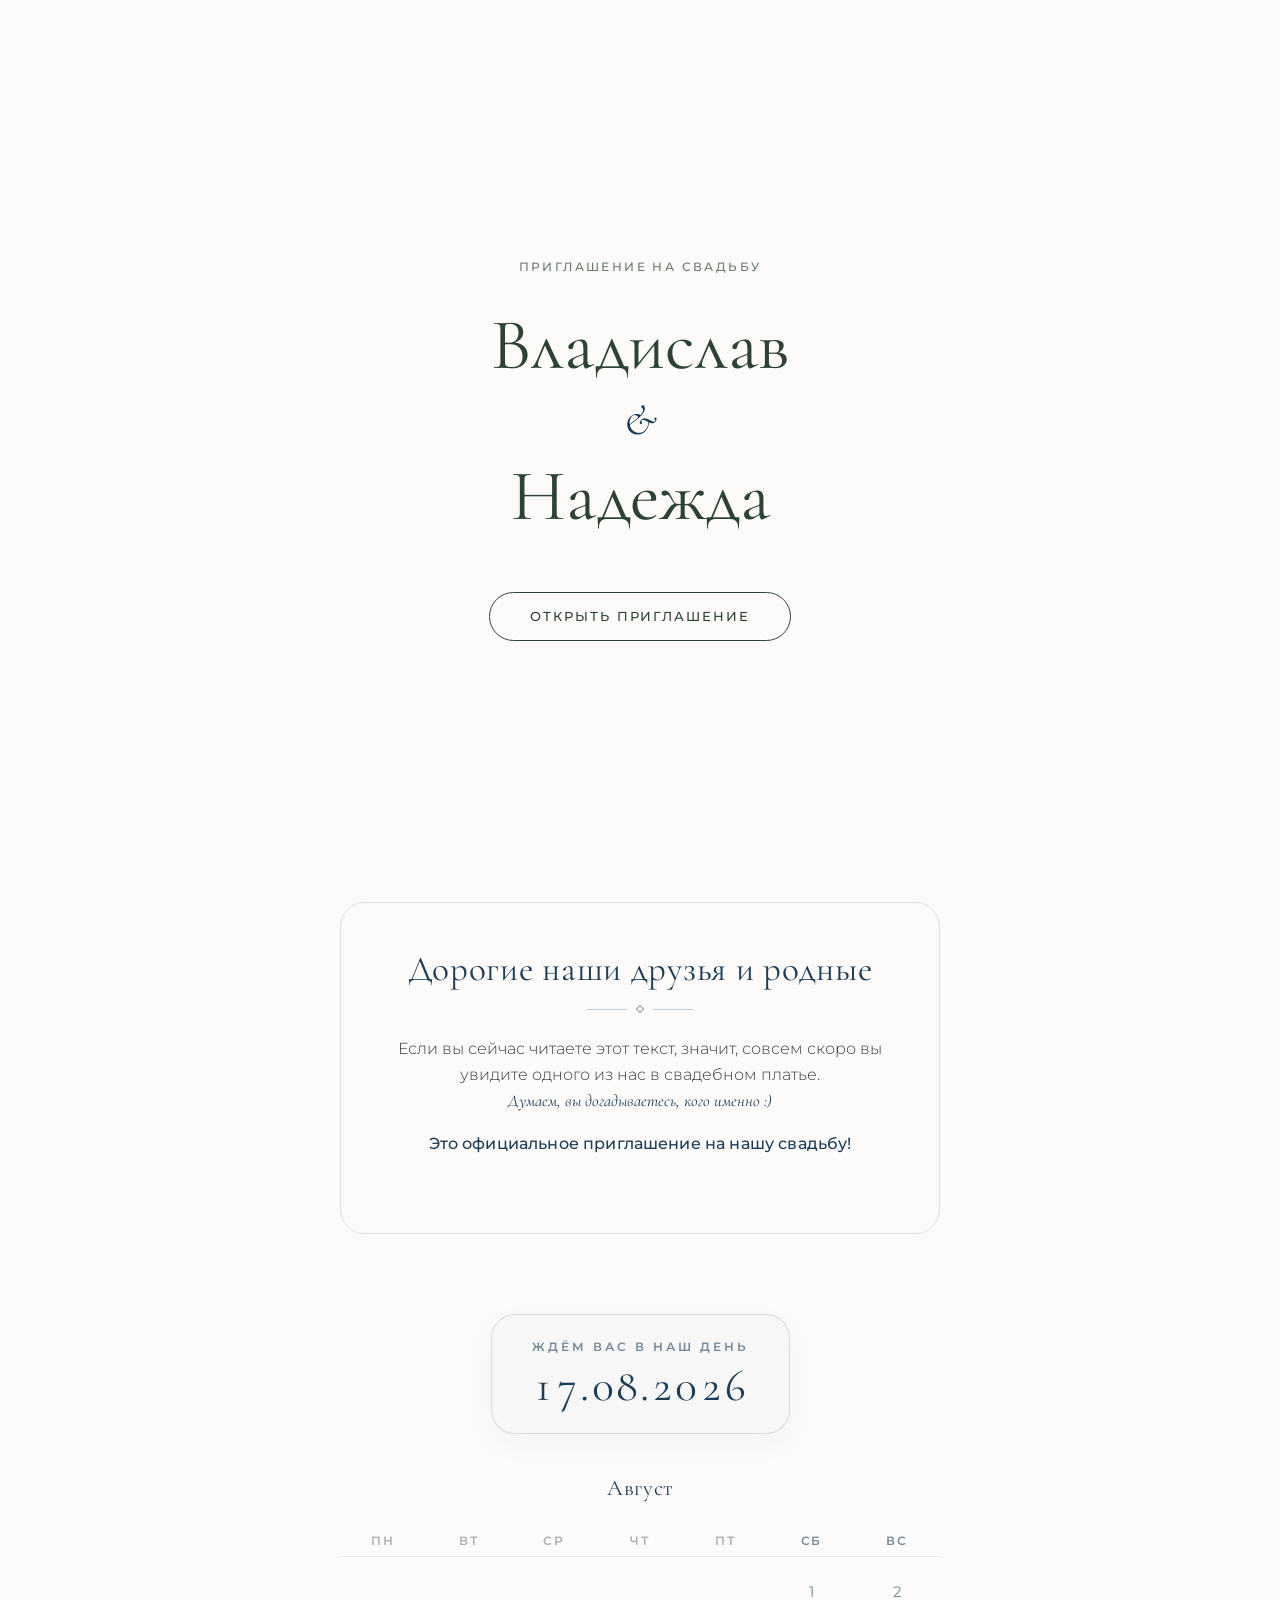
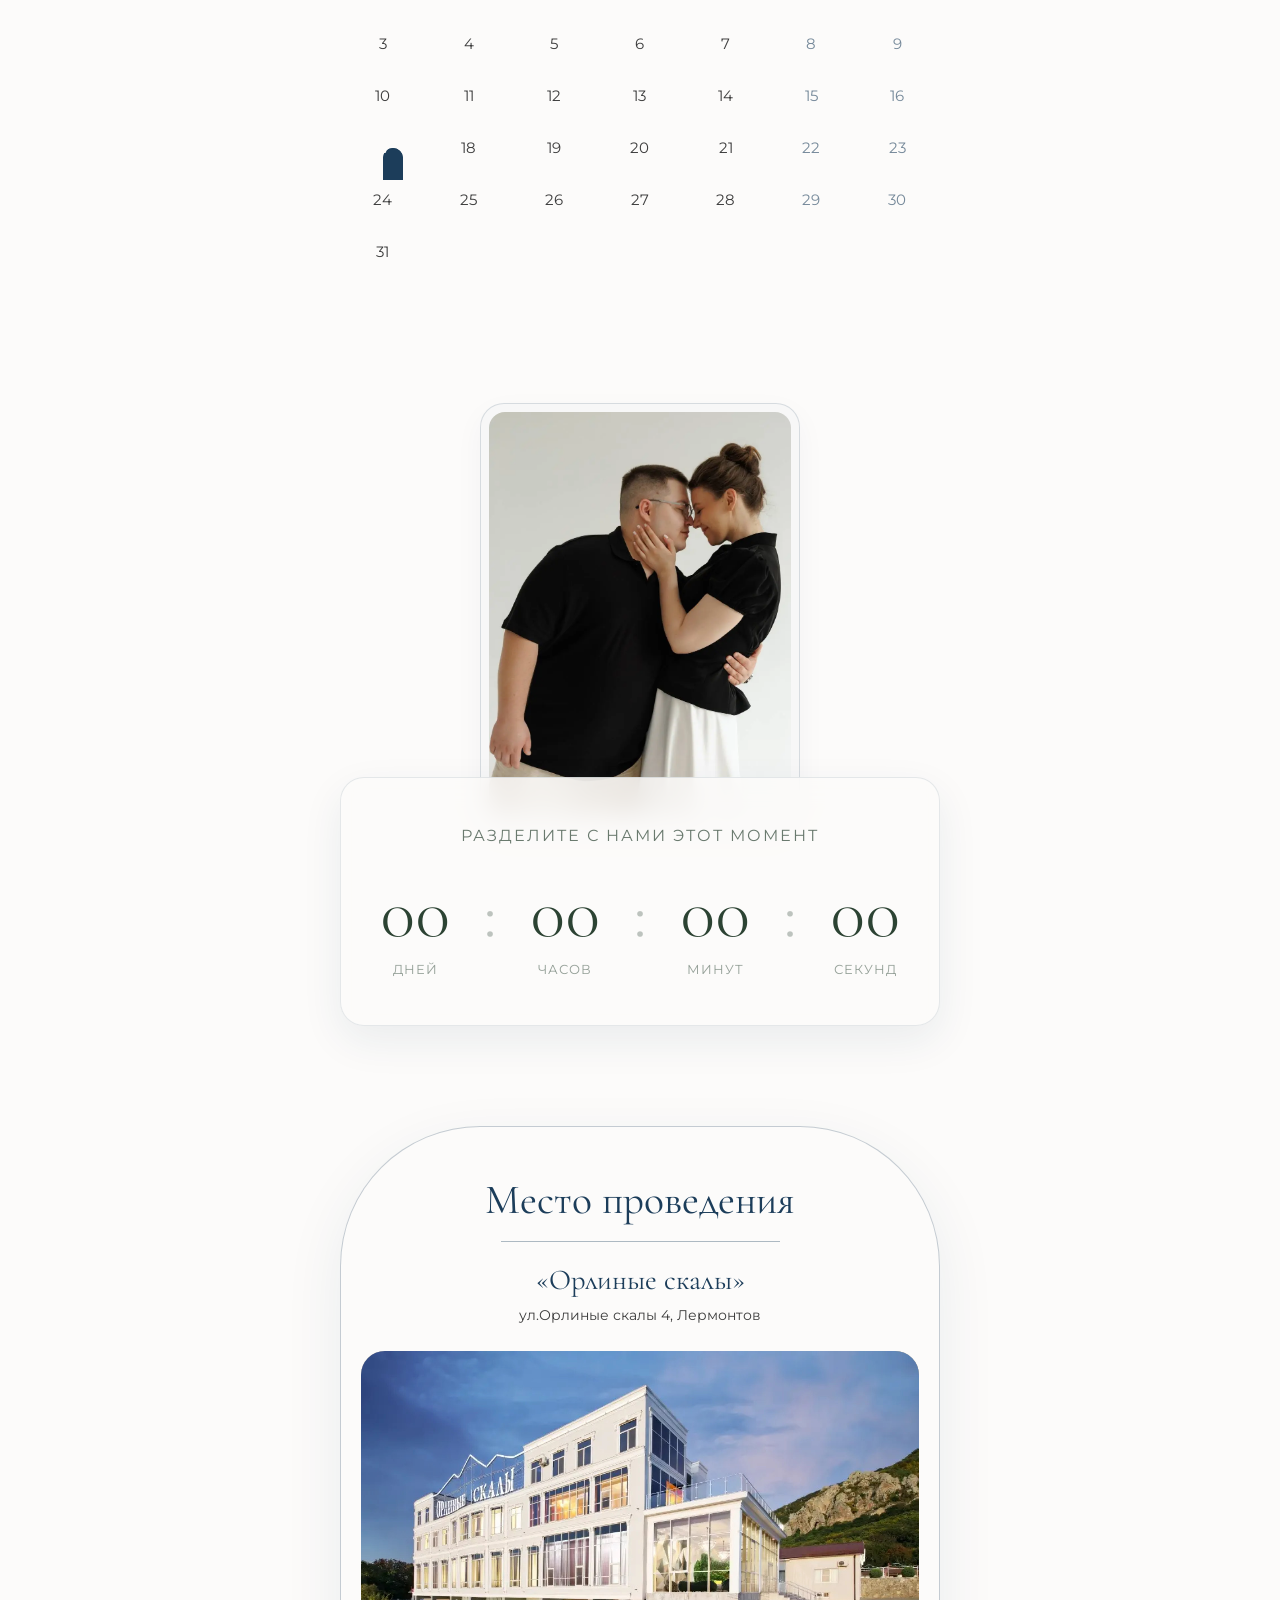
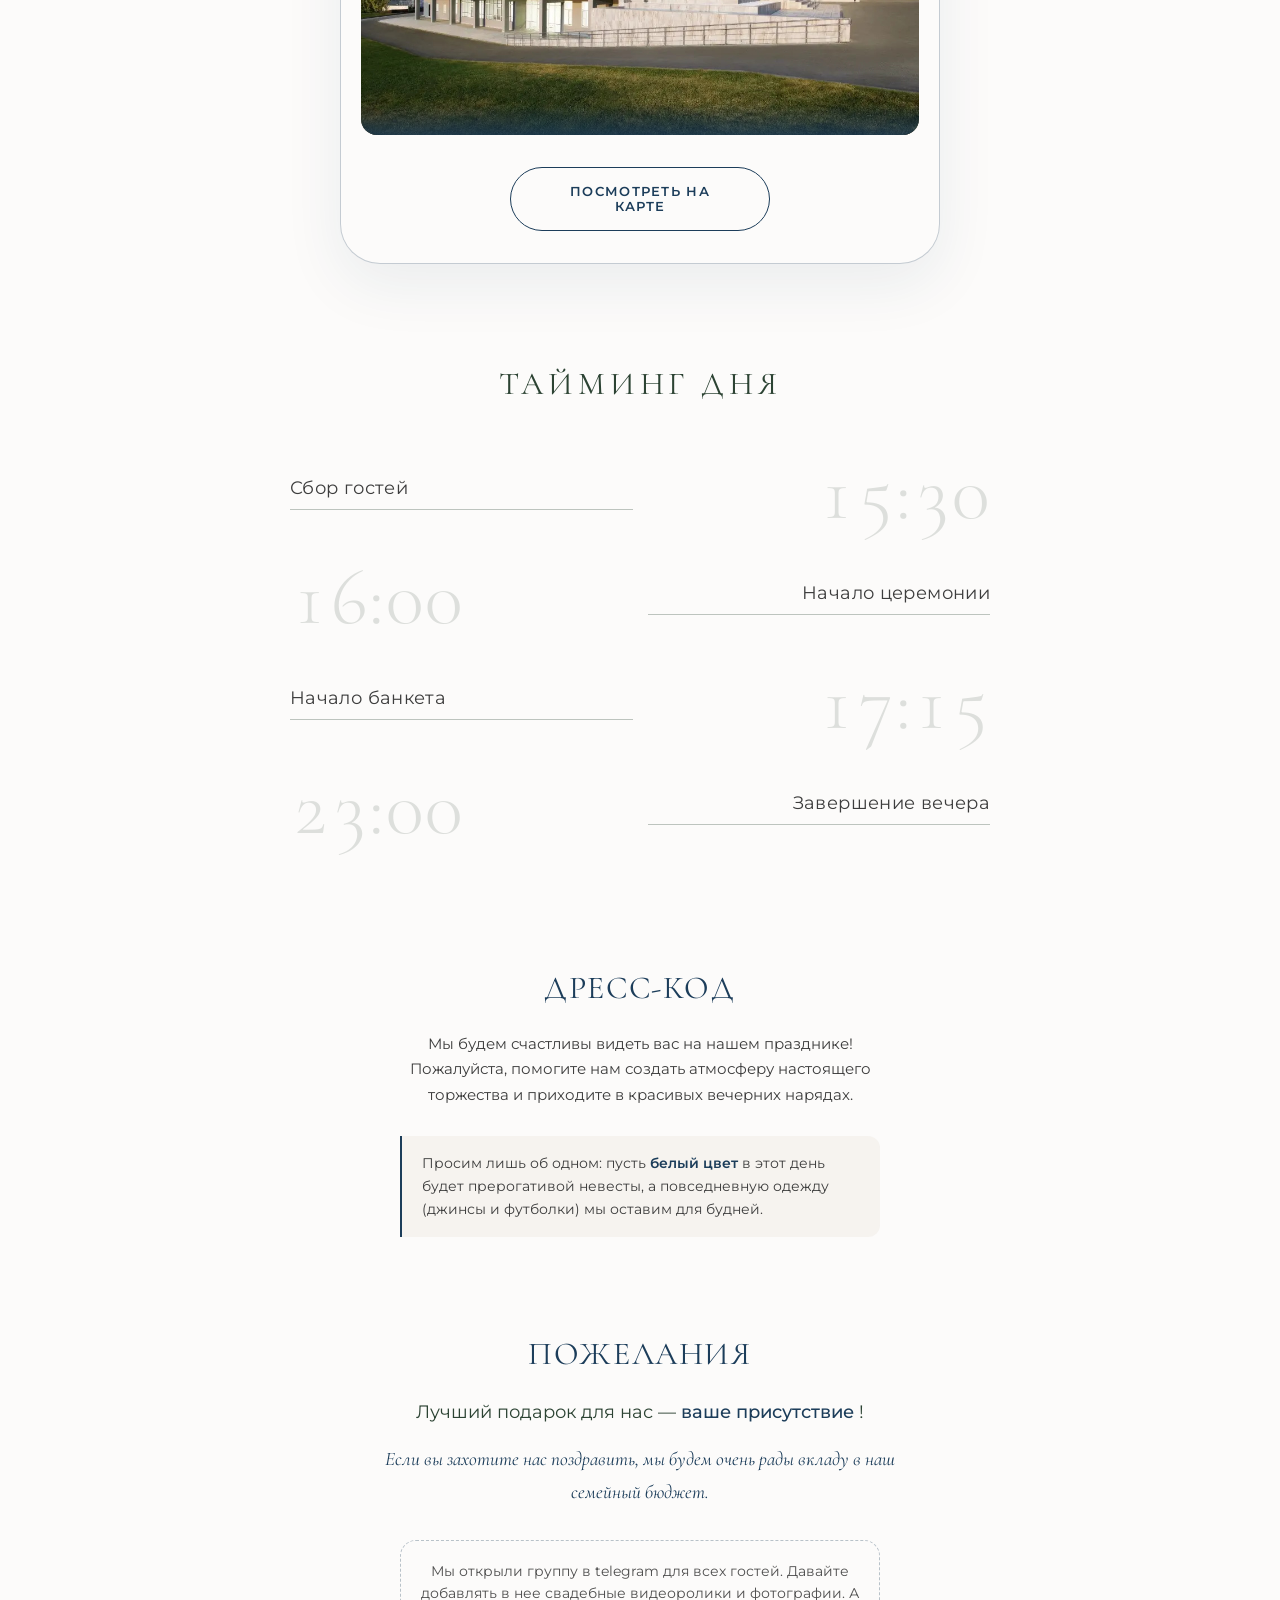
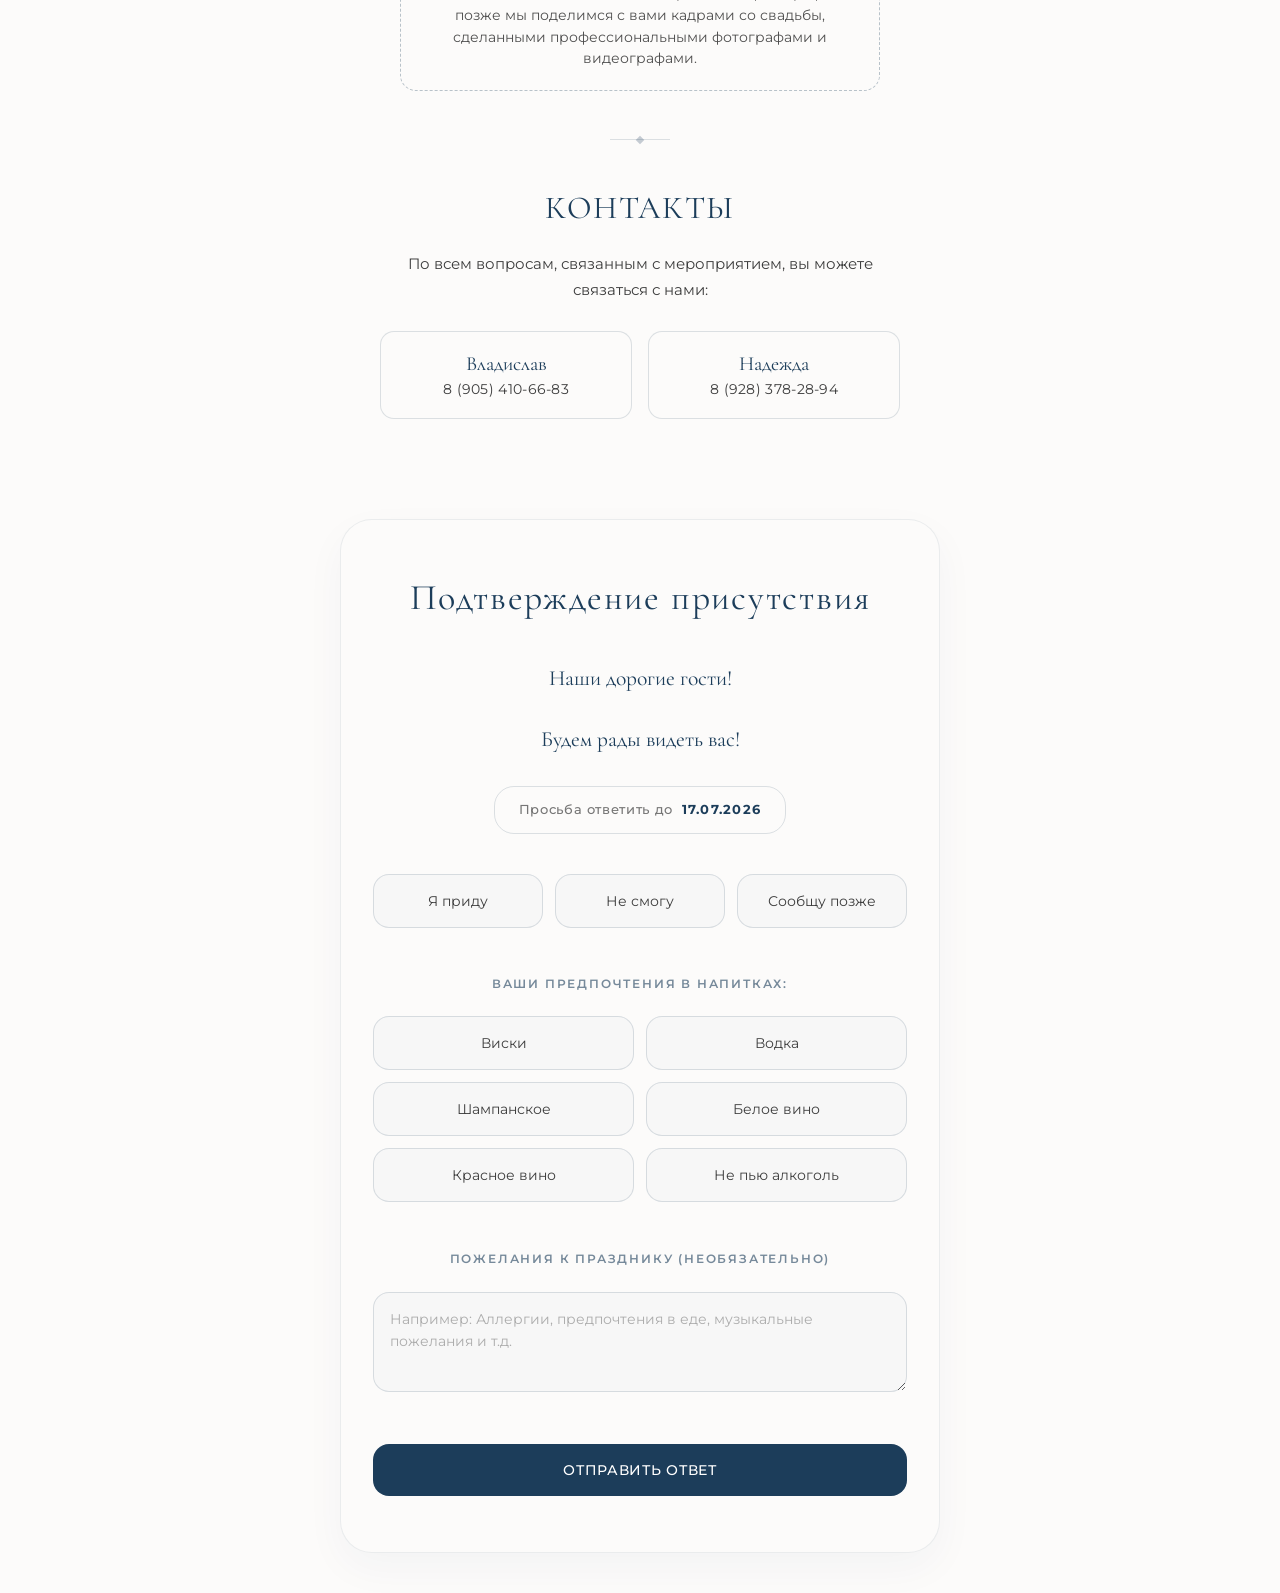
==== commit b817a989: "feat: add audio and start screen components to main stylesheet" ====
--- a/index.html
+++ b/index.html
@@ -30,6 +30,7 @@
       <div id="rsvp-component"></div>
 
       <div id="map-modal-component"></div>
+      <div id="audio-component"></div>
     </div>
 
     <script src="https://unpkg.com/aos@next/dist/aos.js"></script>
--- a/src/scss/main.css
+++ b/src/scss/main.css
@@ -12,9 +12,8 @@
   padding: 0;
   min-height: 100dvh;
   background-color: #fcfbfa;
-  color: #2c4333;
-  font-family: "Montserrat", sans-serif;
-  overscroll-behavior-y: none;
+  color: #3d3d3d;
+  font-family: "Montserrat", sans-serif;
 }
 
 body {
@@ -35,7 +34,6 @@
 
 .calendar,
 .countdown,
-.location,
 .timing,
 .rsvp {
   position: relative;
@@ -43,6 +41,12 @@
   background-color: #fcfbfa;
 }
 
+.location {
+  position: relative;
+  z-index: 20;
+  background-color: #fcfbfa;
+}
+
 .header {
   position: fixed;
   top: 0;
@@ -76,7 +80,8 @@
   width: 100%;
   height: 100%;
   z-index: 2;
-  background: linear-gradient(to bottom, rgba(44, 67, 51, 0.6) 0%, rgba(44, 67, 51, 0.25) 30%, rgba(44, 67, 51, 0.25) 70%, rgba(44, 67, 51, 0.75) 100%);
+  pointer-events: none;
+  background: linear-gradient(180deg, rgba(15, 15, 15, 0.5) 0%, rgba(15, 15, 15, 0) 15%, rgba(15, 15, 15, 0) 35%, rgba(15, 15, 15, 0.6) 70%, rgba(15, 15, 15, 0.85) 100%);
 }
 .header__dimmer {
   position: absolute;
@@ -220,7 +225,7 @@
   margin-top: calc(100dvh - 54px);
   background-color: #fcfbfa;
   border-radius: 32px 32px 0 0;
-  box-shadow: 0px -15px 40px rgba(28, 61, 90, 0.04);
+  box-shadow: 0 -20px 40px rgba(44, 67, 51, 0.15);
   padding: 24px 16px 40px;
   will-change: transform, scroll-position;
   transform: translate3d(0, 0, 0);
@@ -243,10 +248,35 @@
 .welcome__handle {
   width: 36px;
   height: 4px;
-  background-color: rgba(28, 61, 90, 0.15);
+  margin: 0 auto 28px;
+  display: flex;
+  justify-content: center;
+  transition: opacity 0.3s ease;
+  animation: handleBounce 2s infinite ease-in-out;
+}
+.welcome__handle::before, .welcome__handle::after {
+  content: "";
+  width: 50%;
+  height: 100%;
+  background-color: #1c3d5a;
   border-radius: 2px;
-  margin: 0 auto 28px;
-  transition: opacity 0.3s ease;
+  transition: transform 0.4s cubic-bezier(0.34, 1.56, 0.64, 1);
+}
+.welcome__handle::before {
+  transform-origin: right center;
+  transform: rotate(20deg);
+  margin-right: -2px;
+}
+.welcome__handle::after {
+  transform-origin: left center;
+  transform: rotate(-20deg);
+  margin-left: -2px;
+}
+.welcome--scrolled .welcome__handle {
+  animation: none;
+}
+.welcome--scrolled .welcome__handle::before, .welcome--scrolled .welcome__handle::after {
+  transform: rotate(0deg);
 }
 .welcome--docked .welcome__handle {
   opacity: 0;
@@ -372,6 +402,14 @@
   color: rgba(61, 61, 61, 0.7);
 }
 
+@keyframes handleBounce {
+  0%, 100% {
+    transform: translateY(0);
+  }
+  50% {
+    transform: translateY(6px);
+  }
+}
 .calendar {
   padding: 40px 16px;
   background-color: #fcfbfa;
@@ -442,10 +480,10 @@
   position: absolute;
   top: 50%;
   left: 50%;
-  width: 16px;
-  height: 26px;
+  width: 20px;
+  height: 32px;
   background-color: #1c3d5a;
-  border-radius: 16px 16px 0 0;
+  border-radius: 20px 20px 0 0;
   z-index: -1;
 }
 .calendar__day--highlighted::before {
@@ -491,42 +529,42 @@
 
 @keyframes heartPulseLeft {
   0% {
-    transform: translate3d(calc(-50% - 4px), -50%, 0) rotate(-45deg) scale(1);
+    transform: translate3d(calc(-50% - 5px), -50%, 0) rotate(-45deg) scale(1);
   }
   14% {
-    transform: translate3d(calc(-50% - 4px), -50%, 0) rotate(-45deg) scale(1.12);
+    transform: translate3d(calc(-50% - 5px), -50%, 0) rotate(-45deg) scale(1.12);
   }
   28% {
-    transform: translate3d(calc(-50% - 4px), -50%, 0) rotate(-45deg) scale(1);
+    transform: translate3d(calc(-50% - 5px), -50%, 0) rotate(-45deg) scale(1);
   }
   42% {
-    transform: translate3d(calc(-50% - 4px), -50%, 0) rotate(-45deg) scale(1.12);
+    transform: translate3d(calc(-50% - 5px), -50%, 0) rotate(-45deg) scale(1.12);
   }
   70% {
-    transform: translate3d(calc(-50% - 4px), -50%, 0) rotate(-45deg) scale(1);
+    transform: translate3d(calc(-50% - 5px), -50%, 0) rotate(-45deg) scale(1);
   }
   100% {
-    transform: translate3d(calc(-50% - 4px), -50%, 0) rotate(-45deg) scale(1);
+    transform: translate3d(calc(-50% - 5px), -50%, 0) rotate(-45deg) scale(1);
   }
 }
 @keyframes heartPulseRight {
   0% {
-    transform: translate3d(calc(-50% + 4px), -50%, 0) rotate(45deg) scale(1);
+    transform: translate3d(calc(-50% + 5px), -50%, 0) rotate(45deg) scale(1);
   }
   14% {
-    transform: translate3d(calc(-50% + 4px), -50%, 0) rotate(45deg) scale(1.12);
+    transform: translate3d(calc(-50% + 5px), -50%, 0) rotate(45deg) scale(1.12);
   }
   28% {
-    transform: translate3d(calc(-50% + 4px), -50%, 0) rotate(45deg) scale(1);
+    transform: translate3d(calc(-50% + 5px), -50%, 0) rotate(45deg) scale(1);
   }
   42% {
-    transform: translate3d(calc(-50% + 4px), -50%, 0) rotate(45deg) scale(1.12);
+    transform: translate3d(calc(-50% + 5px), -50%, 0) rotate(45deg) scale(1.12);
   }
   70% {
-    transform: translate3d(calc(-50% + 4px), -50%, 0) rotate(45deg) scale(1);
+    transform: translate3d(calc(-50% + 5px), -50%, 0) rotate(45deg) scale(1);
   }
   100% {
-    transform: translate3d(calc(-50% + 4px), -50%, 0) rotate(45deg) scale(1);
+    transform: translate3d(calc(-50% + 5px), -50%, 0) rotate(45deg) scale(1);
   }
 }
 .countdown {
@@ -540,6 +578,39 @@
   max-width: 600px;
   width: 100%;
   text-align: center;
+}
+.countdown__photo-wrapper {
+  width: 100%;
+  max-width: 260px;
+  margin: 0 auto;
+  position: relative;
+  border-radius: 24px;
+  border: 1px solid rgba(28, 61, 90, 0.15);
+  padding: 8px;
+  background-color: rgba(28, 61, 90, 0.02);
+  box-shadow: 0 10px 30px rgba(28, 61, 90, 0.04);
+}
+.countdown__photo {
+  width: 100%;
+  aspect-ratio: 3/4;
+  -o-object-fit: cover;
+     object-fit: cover;
+  border-radius: 16px;
+  display: block;
+}
+.countdown__content {
+  position: relative;
+  z-index: 2;
+  margin: -50px auto 0;
+  width: 100%;
+  max-width: 480px;
+  background-color: rgba(252, 251, 250, 0.85);
+  backdrop-filter: blur(12px);
+  -webkit-backdrop-filter: blur(12px);
+  border-radius: 24px;
+  padding: 32px 16px;
+  border: 1px solid rgba(28, 61, 90, 0.1);
+  box-shadow: 0 15px 40px rgba(28, 61, 90, 0.08);
 }
 .countdown__subtitle {
   font-family: "Montserrat", sans-serif;
@@ -547,23 +618,23 @@
   letter-spacing: 2px;
   text-transform: uppercase;
   color: rgba(44, 67, 51, 0.7);
-  margin-bottom: 32px;
+  margin-bottom: 24px;
 }
 .countdown__timer {
   display: flex;
   justify-content: center;
   align-items: flex-start;
-  gap: 8px;
+  gap: 4px;
 }
 .countdown__item {
   display: flex;
   flex-direction: column;
   align-items: center;
-  min-width: 68px;
+  min-width: 64px;
 }
 .countdown__digits {
   font-family: "Cormorant Garamond", serif;
-  font-size: 2.75rem;
+  font-size: 2.25rem;
   font-weight: 300;
   color: #2c4333;
   line-height: 1;
@@ -582,10 +653,12 @@
   letter-spacing: 1px;
   color: rgba(44, 67, 51, 0.5);
   margin-top: 8px;
+  width: 100%;
+  text-align: center;
 }
 .countdown__divider {
   font-family: "Cormorant Garamond", serif;
-  font-size: 2.75rem;
+  font-size: 2.25rem;
   font-weight: 300;
   color: rgba(44, 67, 51, 0.3);
   line-height: 1;
@@ -597,15 +670,24 @@
   .countdown {
     padding: 60px 40px;
   }
+  .countdown__photo-wrapper {
+    max-width: 320px;
+    margin-bottom: 0;
+  }
+  .countdown__content {
+    margin-top: -46px;
+    padding: 48px 32px;
+    max-width: 600px;
+  }
   .countdown__subtitle {
     font-size: 1rem;
-    margin-bottom: 40px;
+    margin-bottom: 32px;
   }
   .countdown__timer {
     gap: 16px;
   }
   .countdown__item {
-    min-width: 96px;
+    min-width: 104px;
   }
   .countdown__digits, .countdown__divider {
     font-size: 4.5rem;
@@ -645,10 +727,10 @@
   font-size: 2.6rem;
   font-weight: 400;
   color: #1c3d5a;
-  margin-bottom: 8px;
+  margin-bottom: 16px;
 }
 .location__divider {
-  width: 50px;
+  width: 50%;
   height: 1px;
   background-color: rgba(28, 61, 90, 0.35);
   margin: 0 auto 20px;
@@ -949,100 +1031,173 @@
 .rsvp {
   position: relative;
   z-index: 10;
-  background-color: #ebe7df;
-  padding: 40px 16px;
+  background-color: #fcfbfa;
+  padding: 24px 16px;
+}
+@media (min-width: 768px) {
+  .rsvp {
+    padding: 40px 16px;
+  }
 }
 .rsvp__container {
-  max-width: 580px;
+  max-width: 600px;
   margin: 0 auto;
-  padding: 40px 24px;
+  padding: 32px 16px;
   background-color: #fcfbfa;
-  border-radius: 24px;
-  box-shadow: 0 20px 60px rgba(44, 67, 51, 0.08);
-}
-.rsvp__header {
+  border-radius: 32px;
+  box-shadow: 0 15px 40px rgba(28, 61, 90, 0.04);
+  border: 1px solid rgba(28, 61, 90, 0.08);
+}
+@media (min-width: 768px) {
+  .rsvp__container {
+    padding: 56px 32px;
+  }
+}
+.rsvp__title {
   text-align: center;
-  margin-bottom: 36px;
-}
-.rsvp__title {
-  font-family: "Cormorant Garamond", serif;
-  font-size: 26px;
+  font-family: "Cormorant Garamond", serif;
+  font-size: 28px;
   font-weight: 400;
-  line-height: 1.3;
-  color: #2c4333;
-  letter-spacing: 0.03em;
-  margin-bottom: 16px;
+  line-height: 1.2;
+  color: #1c3d5a;
+  letter-spacing: 0.05em;
+  margin-bottom: 32px;
 }
 @media (min-width: 768px) {
   .rsvp__title {
-    font-size: 34px;
-  }
+    font-size: 36px;
+    margin-bottom: 44px;
+  }
+}
+.rsvp__form--hidden {
+  display: none;
 }
 .rsvp__fieldset {
   border: none;
   padding: 0;
   margin: 0 0 32px 0;
 }
+@media (min-width: 768px) {
+  .rsvp__fieldset {
+    margin: 0 0 48px 0;
+  }
+}
 .rsvp__legend {
   font-family: "Montserrat", sans-serif;
-  font-size: 0.95rem;
-  font-weight: 500;
-  letter-spacing: 0.02em;
+  font-size: 0.75rem;
+  font-weight: 600;
+  text-transform: uppercase;
+  letter-spacing: 0.15em;
   line-height: 1.4;
-  color: rgba(44, 67, 51, 0.8);
+  color: rgba(28, 61, 90, 0.6);
   text-align: center;
-  margin-bottom: 20px;
+  margin-bottom: 16px;
   width: 100%;
   display: block;
 }
+@media (min-width: 768px) {
+  .rsvp__legend {
+    margin-bottom: 24px;
+  }
+}
 .rsvp__legend--main {
   font-family: "Cormorant Garamond", serif;
-  font-size: 1.25rem;
+  font-size: 1.35rem;
   font-weight: 400;
+  text-transform: none;
   letter-spacing: 0;
-  color: #2c4333;
-  margin-bottom: 32px;
+  color: #1c3d5a;
+  margin-bottom: 24px;
+}
+@media (min-width: 768px) {
+  .rsvp__legend--main {
+    margin-bottom: 40px;
+  }
 }
 .rsvp__highlight-name {
   display: block;
   font-family: "Cormorant Garamond", serif;
   font-size: 1.8rem;
+  line-height: 1.1;
   font-style: italic;
   color: #1c3d5a;
-  margin: 12px 0 16px;
+  margin: 8px 0 12px;
+}
+@media (min-width: 768px) {
+  .rsvp__highlight-name {
+    font-size: 2.1rem;
+    margin: 12px 0 16px;
+  }
+}
+.rsvp__deadline {
+  display: block;
+  margin: 20px auto 0;
+  padding: 10px 16px;
+  border: 1px solid rgba(28, 61, 90, 0.15);
+  border-radius: 20px;
+  font-family: "Montserrat", sans-serif;
+  font-size: 0.8rem;
+  font-weight: 500;
+  color: rgba(61, 61, 61, 0.7);
+  letter-spacing: 0.05em;
+  width: -moz-fit-content;
+  width: fit-content;
+}
+@media (min-width: 768px) {
+  .rsvp__deadline {
+    margin-top: 32px;
+    padding: 14px 24px;
+  }
 }
 .rsvp__highlight-date {
-  font-family: "Montserrat", sans-serif;
+  font-weight: 700;
+  letter-spacing: 0.1em;
+  color: #1c3d5a;
+  margin-left: 4px;
+}
+.rsvp__label {
+  font-family: "Montserrat", sans-serif;
+  font-size: 0.75rem;
   font-weight: 600;
-  color: #1c3d5a;
-  white-space: nowrap;
-}
-.rsvp__label {
-  font-family: "Montserrat", sans-serif;
-  font-size: 14px;
+  text-transform: uppercase;
+  letter-spacing: 0.15em;
   line-height: 1.5;
-  color: rgba(44, 67, 51, 0.6);
-  margin-bottom: 16px;
+  color: rgba(28, 61, 90, 0.6);
+  margin-bottom: 12px;
   display: block;
-}
-.rsvp__options-grid {
+  text-align: center;
+}
+@media (min-width: 768px) {
+  .rsvp__label {
+    margin-bottom: 24px;
+  }
+}
+.rsvp__options {
   display: grid;
+  gap: 8px;
+}
+@media (min-width: 768px) {
+  .rsvp__options {
+    gap: 12px;
+  }
+}
+.rsvp__options--3col {
   grid-template-columns: repeat(3, 1fr);
-  gap: 10px;
-}
-.rsvp__options-flex {
-  display: flex;
-  flex-wrap: wrap;
-  gap: 10px;
+}
+.rsvp__options--2col {
+  grid-template-columns: repeat(2, 1fr);
 }
 .rsvp__choice {
   display: block;
   cursor: pointer;
   position: relative;
-  flex: 0 0 calc(50% - 5px);
+  height: 100%;
+}
+.rsvp__choice:has(.rsvp__input-hidden:disabled) {
+  cursor: not-allowed;
 }
 .rsvp__choice--fullwidth {
-  flex: 0 0 100%;
+  grid-column: 1/-1;
 }
 .rsvp__input-hidden {
   position: absolute;
@@ -1059,71 +1214,109 @@
   display: flex;
   align-items: center;
   justify-content: center;
-  padding: 14px 10px;
-  background-color: rgba(44, 67, 51, 0.02);
-  border: 1px solid rgba(44, 67, 51, 0.08);
-  border-radius: 12px;
-  font-family: "Montserrat", sans-serif;
-  font-size: 14px;
-  color: #2c4333;
+  padding: 12px 8px;
+  background-color: rgba(28, 61, 90, 0.02);
+  border: 1px solid rgba(28, 61, 90, 0.15);
+  border-radius: 16px;
+  font-family: "Montserrat", sans-serif;
+  font-size: 0.8rem;
+  color: #3d3d3d;
   text-align: center;
-  min-height: 50px;
-  transition: all 0.25s ease-in-out;
+  min-height: 44px;
+  height: 100%;
+  transition: all 0.3s cubic-bezier(0.16, 1, 0.3, 1);
+}
+@media (min-width: 768px) {
+  .rsvp__choice-block {
+    padding: 16px 12px;
+    min-height: 54px;
+    font-size: 0.9rem;
+  }
 }
 .rsvp__choice-block:hover {
-  background-color: rgba(44, 67, 51, 0.04);
-  border-color: rgba(44, 67, 51, 0.15);
+  background-color: rgba(28, 61, 90, 0.04);
+  border-color: rgba(28, 61, 90, 0.3);
 }
 .rsvp__input-hidden:checked + .rsvp__choice-block {
-  background-color: #bfa38a;
-  border-color: #bfa38a;
-  color: #fcfbfa;
-  box-shadow: 0 6px 15px rgba(191, 163, 138, 0.15);
+  background-color: #1c3d5a;
+  border-color: #1c3d5a;
+  color: #ffffff;
+  box-shadow: 0 8px 24px rgba(28, 61, 90, 0.2);
 }
 .rsvp__input-hidden:focus-visible + .rsvp__choice-block {
-  outline: 2px solid #bfa38a;
+  outline: 2px solid #1c3d5a;
   outline-offset: 2px;
 }
+.rsvp__input-hidden:disabled + .rsvp__choice-block {
+  opacity: 0.4;
+  pointer-events: none;
+  background-color: rgba(28, 61, 90, 0.02);
+  border-color: rgba(28, 61, 90, 0.05);
+}
 .rsvp__field {
-  margin-bottom: 36px;
+  margin-bottom: 32px;
+}
+@media (min-width: 768px) {
+  .rsvp__field {
+    margin-bottom: 48px;
+  }
 }
 .rsvp__textarea {
   width: 100%;
-  min-height: 100px;
+  min-height: 70px;
   padding: 14px;
-  background-color: transparent;
-  border: 1px solid rgba(44, 67, 51, 0.12);
-  border-radius: 12px;
-  font-family: "Montserrat", sans-serif;
-  font-size: 14px;
-  color: #2c4333;
+  background-color: rgba(28, 61, 90, 0.02);
+  border: 1px solid rgba(28, 61, 90, 0.15);
+  border-radius: 16px;
+  font-family: "Montserrat", sans-serif;
+  font-size: 0.95rem;
+  color: #3d3d3d;
   line-height: 1.5;
-  resize: none;
+  resize: vertical;
   outline: none;
   -moz-appearance: none;
        appearance: none;
   -webkit-appearance: none;
-  transition: border-color 0.2s ease;
+  transition: all 0.3s ease;
+}
+@media (min-width: 768px) {
+  .rsvp__textarea {
+    min-height: 100px;
+    padding: 16px;
+  }
+}
+.rsvp__textarea:hover {
+  background-color: rgba(28, 61, 90, 0.04);
+  border-color: rgba(28, 61, 90, 0.3);
 }
 .rsvp__textarea:focus {
-  border-color: #2c4333;
+  background-color: transparent;
+  border-color: #1c3d5a;
 }
 .rsvp__textarea::-moz-placeholder {
-  color: rgba(44, 67, 51, 0.3);
+  color: rgba(61, 61, 61, 0.4);
+  font-size: 0.9rem;
 }
 .rsvp__textarea::placeholder {
-  color: rgba(44, 67, 51, 0.3);
+  color: rgba(61, 61, 61, 0.4);
+  font-size: 0.9rem;
+}
+.rsvp__textarea:disabled {
+  opacity: 0.4;
+  cursor: not-allowed;
+  background-color: rgba(28, 61, 90, 0.02);
+  border-color: rgba(28, 61, 90, 0.05);
 }
 .rsvp__submit {
   display: block;
   width: 100%;
   padding: 16px;
-  background-color: #2c4333;
-  color: #fcfbfa;
+  background-color: #1c3d5a;
+  color: #ffffff;
   border: none;
-  border-radius: 12px;
-  font-family: "Montserrat", sans-serif;
-  font-size: 14px;
+  border-radius: 16px;
+  font-family: "Montserrat", sans-serif;
+  font-size: 0.85rem;
   font-weight: 500;
   letter-spacing: 0.05em;
   text-transform: uppercase;
@@ -1133,11 +1326,16 @@
   -webkit-appearance: none;
   transition: all 0.2s ease;
 }
+@media (min-width: 768px) {
+  .rsvp__submit {
+    padding: 18px;
+  }
+}
 .rsvp__submit:hover:not(:disabled) {
-  background-color: rgba(44, 67, 51, 0.85);
+  background-color: rgba(28, 61, 90, 0.85);
 }
 .rsvp__submit:disabled {
-  background-color: rgba(44, 67, 51, 0.3);
+  background-color: rgba(28, 61, 90, 0.3);
   cursor: not-allowed;
 }
 .rsvp__success {
@@ -1148,7 +1346,83 @@
 .rsvp__success--hidden {
   display: none;
 }
+.rsvp__success-icon {
+  display: inline-flex;
+  align-items: center;
+  justify-content: center;
+  width: 64px;
+  height: 64px;
+  border-radius: 50%;
+  background-color: rgba(28, 61, 90, 0.04);
+  border: 1px solid rgba(28, 61, 90, 0.15);
+  color: #1c3d5a;
+  font-size: 28px;
+  margin-bottom: 20px;
+}
+.rsvp__success-title {
+  font-family: "Cormorant Garamond", serif;
+  font-size: 2rem;
+  color: #1c3d5a;
+  margin-bottom: 12px;
+}
+.rsvp__photo-wrapper {
+  width: 100%;
+  max-width: 420px;
+  margin: 24px auto;
+  position: relative;
+  border-radius: 24px;
+  border: 1px solid rgba(28, 61, 90, 0.15);
+  padding: 8px;
+  background-color: rgba(28, 61, 90, 0.02);
+  box-shadow: 0 10px 30px rgba(28, 61, 90, 0.04);
+  animation: fadeInScale 0.6s cubic-bezier(0.16, 1, 0.3, 1) forwards;
+}
+.rsvp__photo {
+  width: 100%;
+  height: auto;
+  aspect-ratio: 3/4;
+  -o-object-fit: cover;
+     object-fit: cover;
+  border-radius: 16px;
+  display: block;
+}
+.rsvp__success-text {
+  font-family: "Montserrat", sans-serif;
+  font-size: 0.95rem;
+  line-height: 1.5;
+  color: rgba(61, 61, 61, 0.7);
+  margin-bottom: 32px;
+}
+.rsvp__edit-btn {
+  display: inline-block;
+  padding: 14px 28px;
+  background-color: transparent;
+  color: #1c3d5a;
+  border: 1px solid rgba(28, 61, 90, 0.25);
+  border-radius: 16px;
+  font-family: "Montserrat", sans-serif;
+  font-size: 0.8rem;
+  font-weight: 600;
+  letter-spacing: 0.05em;
+  text-transform: uppercase;
+  cursor: pointer;
+  transition: all 0.2s ease;
+}
+.rsvp__edit-btn:hover {
+  background-color: rgba(28, 61, 90, 0.04);
+  border-color: #1c3d5a;
+}
 
+@keyframes fadeInScale {
+  0% {
+    opacity: 0;
+    transform: scale(0.95);
+  }
+  100% {
+    opacity: 1;
+    transform: scale(1);
+  }
+}
 .info {
   position: relative;
   z-index: 10;
@@ -1308,6 +1582,171 @@
     border-color: #1c3d5a;
     background-color: rgba(235, 231, 223, 0.15);
     transform: translateY(-2px);
-    box-shadow: 0 8px 24px rgba(0, 0, 0, 0.02);
+    box-shadow: 0 8px 24px rgba(28, 61, 90, 0.06);
+  }
+}
+.audio-control {
+  position: fixed;
+  bottom: 24px;
+  right: 24px;
+  z-index: 150;
+  pointer-events: auto;
+  will-change: transform;
+}
+.audio-control__button {
+  position: relative;
+  display: flex;
+  align-items: center;
+  justify-content: center;
+  width: 48px;
+  height: 48px;
+  border: 1px solid rgba(44, 67, 51, 0.12);
+  border-radius: 50%;
+  background-color: #fcfbfa;
+  color: #2c4333;
+  cursor: pointer;
+  box-shadow: 0 4px 16px rgba(0, 0, 0, 0.05);
+  transition: transform 0.2s cubic-bezier(0.25, 1, 0.5, 1), background-color 0.2s ease;
+}
+.audio-control__button::after {
+  content: "";
+  position: absolute;
+  top: 0;
+  left: 0;
+  width: 100%;
+  height: 100%;
+  border-radius: 50%;
+  box-shadow: 0 0 0 2px rgba(44, 67, 51, 0.4);
+  pointer-events: none;
+  opacity: 0;
+  will-change: transform, opacity;
+}
+@media (hover: hover) {
+  .audio-control__button:hover {
+    transform: scale(1.06);
+    background-color: rgba(252, 251, 250, 0.98);
+  }
+}
+.audio-control__button:active {
+  transform: scale(0.94);
+}
+.audio-control__icon {
+  width: 18px;
+  height: 18px;
+  pointer-events: none;
+  transition: opacity 0.15s ease;
+}
+.audio-control__icon--pause {
+  display: none;
+}
+.audio-control--playing .audio-control__icon--play {
+  display: none;
+}
+.audio-control--playing .audio-control__icon--pause {
+  display: block;
+}
+.audio-control--playing .audio-control__button::after {
+  animation: audioGlowRipple 2.5s infinite cubic-bezier(0.25, 1, 0.5, 1);
+}
+
+@keyframes audioGlowRipple {
+  0% {
+    transform: scale(1);
+    opacity: 0.6;
+  }
+  100% {
+    transform: scale(1.4);
+    opacity: 0;
+  }
+}
+.intro {
+  position: fixed;
+  inset: 0;
+  z-index: 9999;
+  display: flex;
+  flex-direction: column;
+  justify-content: center;
+  align-items: center;
+  background-color: #fcfbfa;
+  color: #2c4333;
+  transition: opacity 0.6s ease, visibility 0.6s ease;
+  visibility: visible;
+  opacity: 1;
+}
+.intro--hidden {
+  opacity: 0;
+  visibility: hidden;
+  pointer-events: none;
+}
+.intro__content {
+  text-align: center;
+  margin-bottom: 56px;
+}
+.intro__subtitle {
+  font-family: "Montserrat", sans-serif;
+  font-size: 0.75rem;
+  font-weight: 500;
+  text-transform: uppercase;
+  letter-spacing: 0.2em;
+  margin-bottom: 32px;
+  color: rgba(44, 67, 51, 0.7);
+}
+.intro__title {
+  font-family: "Cormorant Garamond", serif;
+  font-size: 3rem;
+  font-weight: 400;
+  line-height: 1.1;
+  display: flex;
+  flex-direction: column;
+  align-items: center;
+  gap: 12px;
+}
+@media (min-width: 768px) {
+  .intro__title {
+    font-size: 4.5rem;
+  }
+}
+.intro__name {
+  display: block;
+}
+.intro__ampersand {
+  font-size: 0.6em;
+  font-style: italic;
+  color: #1c3d5a;
+}
+.intro__btn {
+  -webkit-appearance: none;
+  -moz-appearance: none;
+       appearance: none;
+  background: transparent;
+  color: #2c4333;
+  border: 1px solid #2c4333;
+  padding: 16px 40px;
+  border-radius: 50px;
+  font-family: "Montserrat", sans-serif;
+  font-size: 0.8rem;
+  font-weight: 500;
+  text-transform: uppercase;
+  letter-spacing: 0.15em;
+  cursor: pointer;
+  transition: background-color 0.4s ease, color 0.4s ease, transform 0.4s ease;
+  animation: introFadeIn 1s ease-in forwards;
+  animation-delay: 0.5s;
+  opacity: 0;
+}
+.intro__btn:hover, .intro__btn:focus {
+  background-color: #2c4333;
+  color: #fcfbfa;
+  transform: translateY(-2px);
+}
+
+@keyframes introFadeIn {
+  from {
+    opacity: 0;
+    transform: translateY(10px);
+  }
+  to {
+    opacity: 1;
+    transform: translateY(0);
   }
 }/*# sourceMappingURL=main.css.map */
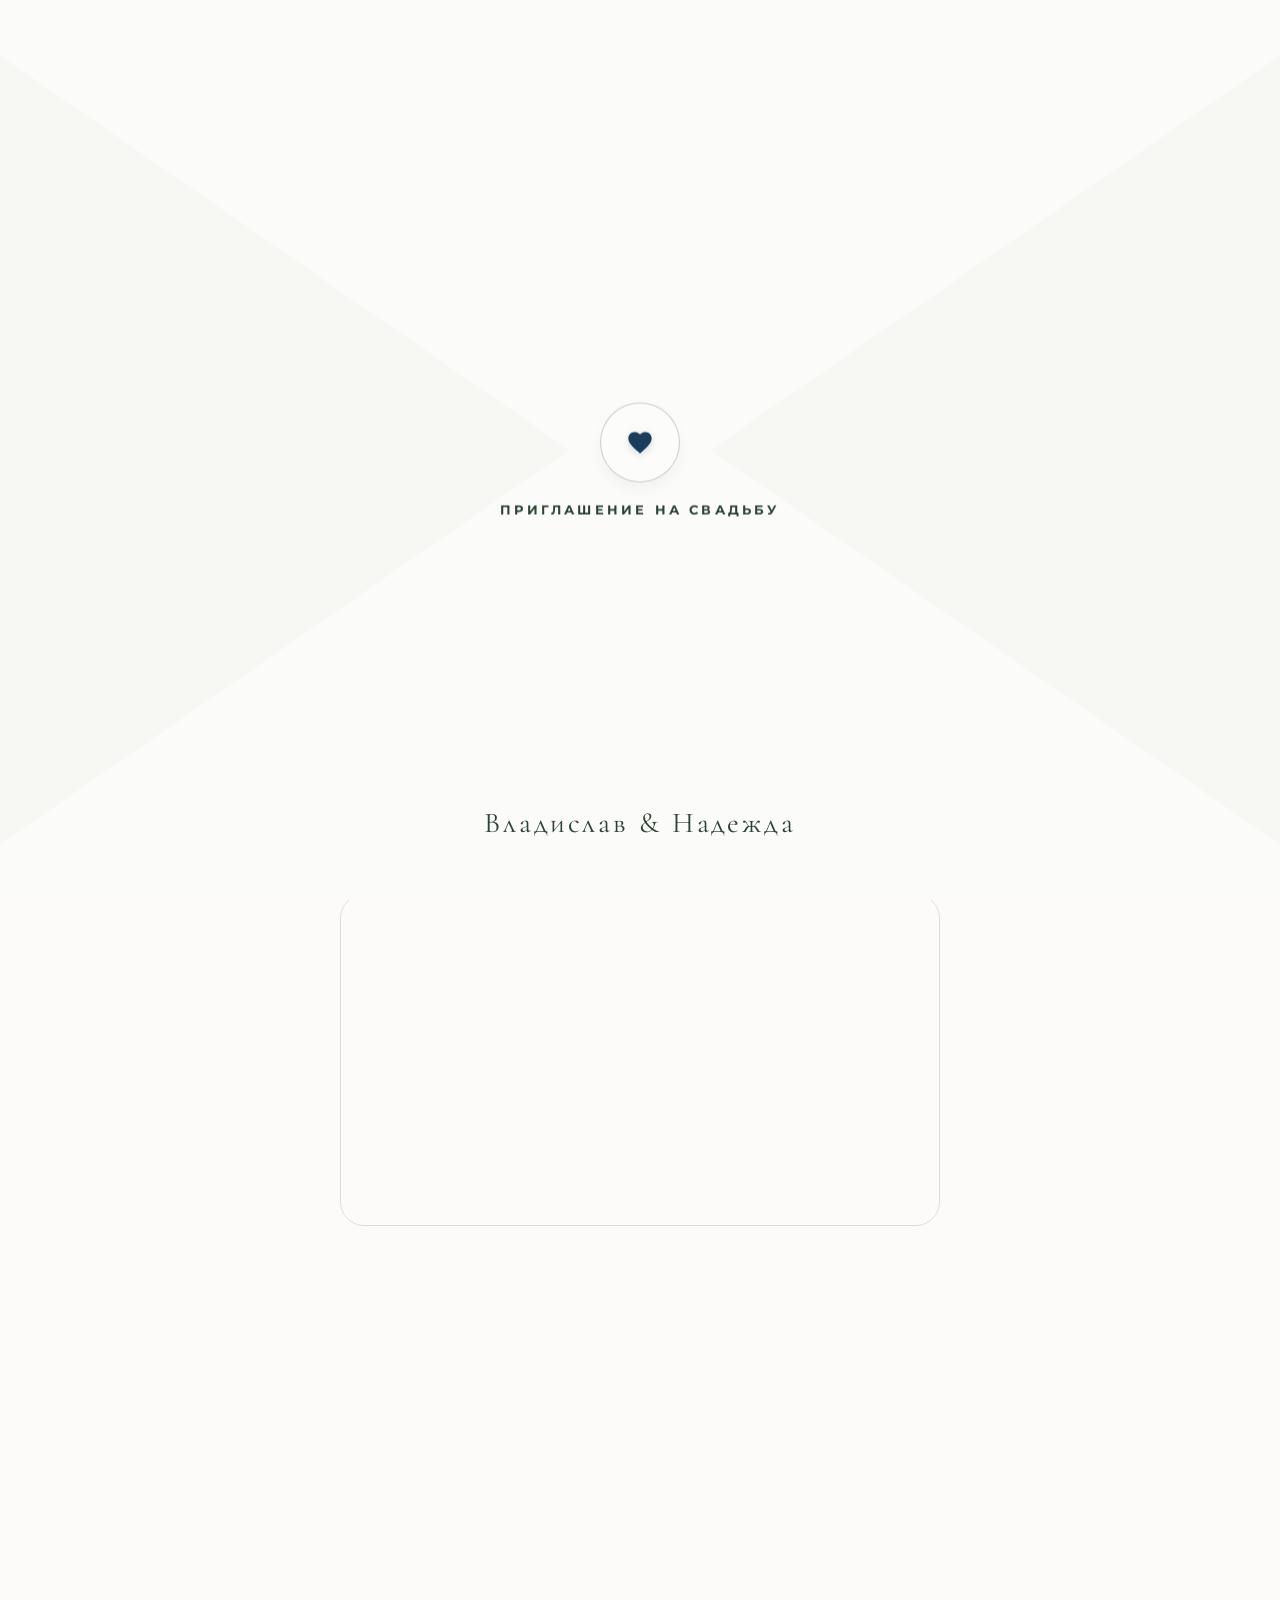
==== commit 4fdea317: "feat: add SVG clip paths for animated envelope flap transitions to start screen" ====
--- a/index.html
+++ b/index.html
@@ -1,39 +1,38 @@
 <!doctype html>
 <html lang="ru">
-  <head>
-    <meta charset="UTF-8" />
-    <meta name="viewport" content="width=device-width, initial-scale=1.0" />
-    <meta
-      name="description"
-      content="Приглашение на свадьбу Владислава и Надежды. 17 августа 2026 года."
-    />
-    <meta name="theme-color" content="#fcfbfa" />
-    <title>Приглашение на свадьбу Владислава и Надежды</title>
-    <link rel="stylesheet" href="https://unpkg.com/aos@next/dist/aos.css" />
-    <link rel="stylesheet" href="src/scss/main.css" />
-    <link rel="preconnect" href="https://fonts.googleapis.com" />
-    <link rel="preconnect" href="https://fonts.gstatic.com" crossorigin />
-    <link
-      href="https://fonts.googleapis.com/css2?family=Cormorant+Garamond:wght@300;400;500;600;700&family=Montserrat:wght@300;400;500;600&display=swap"
-      rel="stylesheet"
-    />
-  </head>
-  <body>
-    <div id="app" class="page-wrapper">
-      <div id="header-component"></div>
-      <div id="welcome-component"></div>
-      <div id="calendar-component"></div>
-      <div id="countdown-component"></div>
-      <div id="location-component"></div>
-      <div id="timing-component"></div>
-      <div id="info-component"></div>
-      <div id="rsvp-component"></div>
 
-      <div id="map-modal-component"></div>
-      <div id="audio-component"></div>
-    </div>
+<head>
+  <meta charset="UTF-8" />
+  <meta name="viewport" content="width=device-width, initial-scale=1.0" />
+  <meta name="description" content="Приглашение на свадьбу Владислава и Надежды. 17 августа 2026 года." />
+  <meta name="theme-color" content="#fcfbfa" />
+  <title>Приглашение на свадьбу Владислава и Надежды</title>
+  <link rel="stylesheet" href="https://unpkg.com/aos@next/dist/aos.css" />
+  <link rel="stylesheet" href="src/scss/main.css" />
+  <link rel="preconnect" href="https://fonts.googleapis.com" />
+  <link rel="preconnect" href="https://fonts.gstatic.com" crossorigin />
+  <link
+    href="https://fonts.googleapis.com/css2?family=Cormorant+Garamond:wght@300;400;500;600;700&family=Montserrat:wght@300;400;500;600&display=swap"
+    rel="stylesheet" />
+</head>
 
-    <script src="https://unpkg.com/aos@next/dist/aos.js"></script>
-    <script type="module" src="src/js/main.js"></script>
-  </body>
-</html>
+<body>
+  <div id="app" class="page-wrapper">
+    <div id="header-component"></div>
+    <div id="welcome-component"></div>
+    <div id="calendar-component"></div>
+    <div id="countdown-component"></div>
+    <div id="location-component"></div>
+    <div id="timing-component"></div>
+    <div id="info-component"></div>
+    <div id="rsvp-component"></div>
+
+    <div id="map-modal-component"></div>
+    <div id="audio-component"></div>
+  </div>
+
+  <script src="https://unpkg.com/aos@next/dist/aos.js"></script>
+  <script type="module" src="src/js/main.js"></script>
+</body>
+
+</html>
--- a/src/scss/main.css
+++ b/src/scss/main.css
@@ -28,8 +28,7 @@
 select {
   font: inherit;
   -webkit-appearance: none;
-  -moz-appearance: none;
-       appearance: none;
+  appearance: none;
 }
 
 .calendar,
@@ -52,7 +51,7 @@
   top: 0;
   left: 0;
   width: 100%;
-  height: 100dvh;
+  height: var(--vh-height, 100vh);
   z-index: 1;
   overflow: hidden;
   background-color: #c5beb2;
@@ -68,10 +67,8 @@
   display: block;
   width: 100%;
   height: 100%;
-  -o-object-fit: cover;
-     object-fit: cover;
-  -o-object-position: center center;
-     object-position: center center;
+  object-fit: cover;
+  object-position: center center;
 }
 .header__overlay {
   position: absolute;
@@ -81,7 +78,7 @@
   height: 100%;
   z-index: 2;
   pointer-events: none;
-  background: linear-gradient(180deg, rgba(15, 15, 15, 0.5) 0%, rgba(15, 15, 15, 0) 15%, rgba(15, 15, 15, 0) 35%, rgba(15, 15, 15, 0.6) 70%, rgba(15, 15, 15, 0.85) 100%);
+  background: linear-gradient(180deg, rgba(28, 61, 90, 0.5) 0%, rgba(28, 61, 90, 0) 20%, rgba(28, 61, 90, 0) 80%, rgba(28, 61, 90, 0.5) 100%);
 }
 .header__dimmer {
   position: absolute;
@@ -140,25 +137,25 @@
   align-items: center;
   padding: 40px 0;
 }
-.header__ampersand-layer {
+.header__amp {
   position: absolute;
   font-family: "Cormorant Garamond", serif;
-  font-size: 160px;
+  font-size: 240px;
   font-style: italic;
   font-weight: 300;
-  color: rgba(255, 255, 255, 0.4);
+  color: rgba(255, 255, 255, 0.35);
   line-height: 1;
-  -webkit-user-select: none;
-     -moz-user-select: none;
-          user-select: none;
+  user-select: none;
   pointer-events: none;
-}
-@media (min-width: 768px) {
-  .header__ampersand-layer {
-    font-size: 260px;
-  }
-}
-.header__title {
+  z-index: 1;
+  mix-blend-mode: overlay;
+}
+@media (min-width: 768px) {
+  .header__amp {
+    font-size: 400px;
+  }
+}
+.header__names {
   display: flex;
   flex-direction: column;
   align-items: center;
@@ -168,38 +165,48 @@
   z-index: 2;
 }
 .header__name {
-  font-family: "Montserrat", sans-serif;
-  font-size: 32px;
-  font-weight: 400;
+  font-family: "Cormorant Garamond", serif;
+  font-size: 40px;
+  font-weight: 600;
   text-transform: uppercase;
   line-height: 1.2;
   color: #ffffff;
   letter-spacing: 0.15em;
-  text-shadow: 0 4px 20px rgba(0, 0, 0, 0.6);
+  text-indent: 0.15em;
+  text-shadow: 0 4px 20px rgba(0, 0, 0, 0.5);
 }
 @media (min-width: 768px) {
   .header__name {
-    font-size: 52px;
-  }
-}
-.header__date-showcase {
-  display: flex;
-  align-items: center;
-  justify-content: center;
-  gap: 16px;
+    font-size: 64px;
+  }
+}
+.header__date {
+  display: flex;
+  align-items: center;
+  justify-content: center;
   backdrop-filter: blur(2px);
   background-color: rgba(255, 255, 255, 0.05);
-  padding: 8px 56px;
+  padding: 8px 32px;
   border-radius: 50px;
   border: 1px solid rgba(255, 255, 255, 0.15);
   box-shadow: 0 10px 30px rgba(0, 0, 0, 0.25);
 }
+.header__date-segment {
+  display: flex;
+  align-items: center;
+  justify-content: center;
+  padding: 0 20px;
+}
+.header__date-segment:not(:last-child) {
+  border-right: 1px solid rgba(255, 255, 255, 0.2);
+}
 .header__date-num {
   font-family: "Montserrat", sans-serif;
   font-size: 24px;
   font-weight: 500;
   color: #ffffff;
-  letter-spacing: 0.1em;
+  letter-spacing: 0.15em;
+  text-indent: 0.15em;
   font-variant-numeric: tabular-nums;
   text-shadow: 0 2px 10px rgba(0, 0, 0, 0.3);
 }
@@ -208,21 +215,41 @@
     font-size: 32px;
   }
 }
-.header__date-divider {
-  width: 1px;
-  height: 24px;
-  background-color: rgba(255, 255, 255, 0.35);
-}
-@media (min-width: 768px) {
-  .header__date-divider {
-    height: 32px;
-  }
-}
 
+@keyframes headerZoom {
+  from {
+    transform: scale(1) translateZ(0);
+  }
+  to {
+    transform: scale(1.15) translateZ(0);
+  }
+}
+@keyframes headerDim {
+  from {
+    opacity: 0;
+  }
+  to {
+    opacity: 0.7;
+  }
+}
+@supports (animation-timeline: scroll()) {
+  .header__photo {
+    animation: headerZoom linear both;
+    animation-timeline: scroll(root);
+    animation-range: 0 calc(var(--vh-height, 100vh) - 54px);
+    will-change: transform;
+  }
+  .header__dimmer {
+    animation: headerDim linear both;
+    animation-timeline: scroll(root);
+    animation-range: 0 calc(var(--vh-height, 100vh) - 54px);
+    will-change: opacity;
+  }
+}
 .welcome {
   position: relative;
   z-index: 10;
-  margin-top: calc(100dvh - 54px);
+  margin-top: calc(var(--vh-height, 100vh) - 54px);
   background-color: #fcfbfa;
   border-radius: 32px 32px 0 0;
   box-shadow: 0 -20px 40px rgba(44, 67, 51, 0.15);
@@ -247,30 +274,40 @@
 }
 .welcome__handle {
   width: 36px;
-  height: 4px;
-  margin: 0 auto 28px;
-  display: flex;
-  justify-content: center;
+  height: 6px;
+  margin: 0 auto 24px;
+  display: flex;
+  justify-content: center;
+  align-items: center;
+  position: relative;
+  cursor: pointer;
+  padding: 20px 0;
+  margin-top: -20px;
+  margin-bottom: 4px;
   transition: opacity 0.3s ease;
   animation: handleBounce 2s infinite ease-in-out;
 }
 .welcome__handle::before, .welcome__handle::after {
   content: "";
-  width: 50%;
-  height: 100%;
+  width: 20px;
+  height: 5px;
   background-color: #1c3d5a;
-  border-radius: 2px;
-  transition: transform 0.4s cubic-bezier(0.34, 1.56, 0.64, 1);
+  border-radius: 3px;
+  transition: transform 0.4s cubic-bezier(0.16, 1, 0.3, 1);
+  position: absolute;
+  top: calc(50% - 2.5px);
 }
 .welcome__handle::before {
+  right: 50%;
   transform-origin: right center;
-  transform: rotate(20deg);
-  margin-right: -2px;
+  transform: rotate(-25deg);
+  margin-right: -1.5px;
 }
 .welcome__handle::after {
+  left: 50%;
   transform-origin: left center;
-  transform: rotate(-20deg);
-  margin-left: -2px;
+  transform: rotate(25deg);
+  margin-left: -1.5px;
 }
 .welcome--scrolled .welcome__handle {
   animation: none;
@@ -407,7 +444,7 @@
     transform: translateY(0);
   }
   50% {
-    transform: translateY(6px);
+    transform: translateY(-6px);
   }
 }
 .calendar {
@@ -593,8 +630,7 @@
 .countdown__photo {
   width: 100%;
   aspect-ratio: 3/4;
-  -o-object-fit: cover;
-     object-fit: cover;
+  object-fit: cover;
   border-radius: 16px;
   display: block;
 }
@@ -662,9 +698,7 @@
   font-weight: 300;
   color: rgba(44, 67, 51, 0.3);
   line-height: 1;
-  -webkit-user-select: none;
-     -moz-user-select: none;
-          user-select: none;
+  user-select: none;
 }
 @media (min-width: 768px) {
   .countdown {
@@ -801,8 +835,7 @@
   left: 0;
   width: 100%;
   height: 100%;
-  -o-object-fit: cover;
-     object-fit: cover;
+  object-fit: cover;
   z-index: 2;
   display: block;
 }
@@ -1140,7 +1173,6 @@
   font-weight: 500;
   color: rgba(61, 61, 61, 0.7);
   letter-spacing: 0.05em;
-  width: -moz-fit-content;
   width: fit-content;
 }
 @media (min-width: 768px) {
@@ -1274,8 +1306,7 @@
   line-height: 1.5;
   resize: vertical;
   outline: none;
-  -moz-appearance: none;
-       appearance: none;
+  appearance: none;
   -webkit-appearance: none;
   transition: all 0.3s ease;
 }
@@ -1292,10 +1323,6 @@
 .rsvp__textarea:focus {
   background-color: transparent;
   border-color: #1c3d5a;
-}
-.rsvp__textarea::-moz-placeholder {
-  color: rgba(61, 61, 61, 0.4);
-  font-size: 0.9rem;
 }
 .rsvp__textarea::placeholder {
   color: rgba(61, 61, 61, 0.4);
@@ -1321,8 +1348,7 @@
   letter-spacing: 0.05em;
   text-transform: uppercase;
   cursor: pointer;
-  -moz-appearance: none;
-       appearance: none;
+  appearance: none;
   -webkit-appearance: none;
   transition: all 0.2s ease;
 }
@@ -1381,8 +1407,7 @@
   width: 100%;
   height: auto;
   aspect-ratio: 3/4;
-  -o-object-fit: cover;
-     object-fit: cover;
+  object-fit: cover;
   border-radius: 16px;
   display: block;
 }
@@ -1659,94 +1684,204 @@
     opacity: 0;
   }
 }
-.intro {
+.intro-overlay {
   position: fixed;
   inset: 0;
   z-index: 9999;
   display: flex;
+  justify-content: center;
+  align-items: center;
+  cursor: pointer;
+  background-color: rgba(28, 61, 90, 0.3);
+  backdrop-filter: blur(10px);
+  -webkit-backdrop-filter: blur(10px);
+  transition: background-color 2.2s ease, backdrop-filter 2.2s ease;
+}
+.intro-overlay:has(.intro-envelope--opened) {
+  background-color: rgba(28, 61, 90, 0);
+  backdrop-filter: blur(0px);
+  -webkit-backdrop-filter: blur(0px);
+  pointer-events: none;
+}
+
+.intro-envelope {
+  position: absolute;
+  top: 50%;
+  left: 50%;
+  transform: translate(-50%, -50%);
+  width: 100vw;
+  height: 62.5vw;
+  background-color: transparent;
+  perspective: 2000px;
+  transform-style: preserve-3d;
+  transition: transform 2.2s cubic-bezier(0.25, 1, 0.3, 1);
+}
+@media (max-aspect-ratio: 8/5) {
+  .intro-envelope {
+    height: 100vh;
+    width: 160vh;
+  }
+}
+.intro-envelope__back {
+  position: absolute;
+  inset: 0;
+  background-color: rgb(229.05, 220.4, 211.75);
+  transition: opacity 2.2s cubic-bezier(0.25, 1, 0.3, 1);
+}
+.intro-envelope__flap {
+  position: absolute;
+  inset: 0;
+  will-change: transform, opacity;
+  transform-style: preserve-3d;
+  backface-visibility: hidden;
+}
+.intro-envelope__flap--top {
+  clip-path: url(#flap-top-clip);
+  z-index: 4;
+  background-color: #fbfbf9;
+  filter: drop-shadow(0 18px 25px rgba(0, 0, 0, 0.22)) drop-shadow(0 6px 12px rgba(0, 0, 0, 0.14));
+  transform-origin: top center;
+  transition: transform 2.2s cubic-bezier(0.4, 0, 0.2, 1), opacity 2.2s cubic-bezier(0.4, 0, 0.2, 1);
+}
+.intro-envelope__flap--bottom {
+  clip-path: url(#flap-bottom-clip);
+  z-index: 3;
+  background-color: #fbfbf9;
+  filter: drop-shadow(0 -12px 18px rgba(0, 0, 0, 0.14)) drop-shadow(0 -3px 6px rgba(0, 0, 0, 0.08));
+  display: flex;
+  align-items: flex-end;
+  justify-content: center;
+  padding-bottom: 100px;
+  transform-origin: bottom center;
+  transition: transform 2.2s cubic-bezier(0.4, 0, 0.2, 1), opacity 2.2s cubic-bezier(0.4, 0, 0.2, 1);
+}
+@media (min-width: 768px) {
+  .intro-envelope__flap--bottom {
+    padding-bottom: 60px;
+  }
+}
+.intro-envelope__flap--left {
+  clip-path: url(#flap-left-clip);
+  z-index: 2;
+  background-color: rgb(246.92, 246.92, 242.88);
+  filter: drop-shadow(12px 0 18px rgba(0, 0, 0, 0.12)) drop-shadow(3px 0 6px rgba(0, 0, 0, 0.08));
+  transform-origin: left center;
+  transition: transform 2.2s cubic-bezier(0.4, 0, 0.2, 1), opacity 2.2s cubic-bezier(0.4, 0, 0.2, 1);
+}
+.intro-envelope__flap--right {
+  clip-path: url(#flap-right-clip);
+  z-index: 1;
+  background-color: rgb(246.92, 246.92, 242.88);
+  filter: drop-shadow(-12px 0 18px rgba(0, 0, 0, 0.12)) drop-shadow(-3px 0 6px rgba(0, 0, 0, 0.08));
+  transform-origin: right center;
+  transition: transform 2.2s cubic-bezier(0.4, 0, 0.2, 1), opacity 2.2s cubic-bezier(0.4, 0, 0.2, 1);
+}
+.intro-envelope__bottom-text {
+  font-family: "Cormorant Garamond", serif;
+  font-size: 1.4rem;
+  color: #2c4333;
+  letter-spacing: 0.1em;
+}
+@media (min-width: 768px) {
+  .intro-envelope__bottom-text {
+    font-size: 1.8rem;
+  }
+}
+.intro-envelope__cta {
+  position: absolute;
+  top: 50%;
+  left: 50%;
+  transform: translate(-50%, -50%);
+  z-index: 10;
+  text-align: center;
+  pointer-events: none;
+  display: flex;
   flex-direction: column;
-  justify-content: center;
-  align-items: center;
-  background-color: #fcfbfa;
+  align-items: center;
+  transition: opacity 0.35s cubic-bezier(0.25, 1, 0.3, 1), transform 0.35s cubic-bezier(0.25, 1, 0.3, 1);
+  width: 100%;
+}
+.intro-envelope__text {
+  font-family: "Montserrat", sans-serif;
+  font-size: 0.8rem;
+  font-weight: 700;
+  text-transform: uppercase;
+  letter-spacing: 0.25em;
   color: #2c4333;
-  transition: opacity 0.6s ease, visibility 0.6s ease;
-  visibility: visible;
-  opacity: 1;
-}
-.intro--hidden {
+  margin: 0;
+  text-shadow: 0 2px 8px rgba(255, 255, 255, 0.8);
+}
+.intro-envelope__seal-ring {
+  margin: 20px 0;
+  width: 80px;
+  height: 80px;
+  display: flex;
+  justify-content: center;
+  align-items: center;
+  background-color: rgba(255, 255, 255, 0.4);
+  backdrop-filter: blur(8px);
+  -webkit-backdrop-filter: blur(8px);
+  color: #1c3d5a;
+  border: 1px solid rgba(44, 67, 51, 0.25);
+  border-radius: 50%;
+  pointer-events: auto;
+  cursor: pointer;
+  box-shadow: 0 8px 16px rgba(0, 0, 0, 0.04);
+  transition: transform 0.4s cubic-bezier(0.16, 1, 0.3, 1), border-color 0.4s ease, box-shadow 0.4s ease;
+  animation: sealPulse 2.5s infinite cubic-bezier(0.16, 1, 0.3, 1);
+}
+.intro-envelope__seal-ring svg {
+  width: 28px;
+  height: 28px;
+  fill: currentColor;
+  transition: transform 0.4s ease;
+  filter: drop-shadow(0 2px 4px rgba(28, 61, 90, 0.2));
+}
+.intro-envelope__seal-ring:hover {
+  transform: scale(1.05);
+  border-color: #1c3d5a;
+  box-shadow: 0 12px 24px rgba(28, 61, 90, 0.15);
+}
+.intro-envelope__seal-ring:hover svg {
+  transform: scale(1.1);
+}
+.intro-envelope--opened {
+  pointer-events: none;
+}
+.intro-envelope--opened .intro-envelope__cta {
   opacity: 0;
-  visibility: hidden;
-  pointer-events: none;
-}
-.intro__content {
-  text-align: center;
-  margin-bottom: 56px;
-}
-.intro__subtitle {
-  font-family: "Montserrat", sans-serif;
-  font-size: 0.75rem;
-  font-weight: 500;
-  text-transform: uppercase;
-  letter-spacing: 0.2em;
-  margin-bottom: 32px;
-  color: rgba(44, 67, 51, 0.7);
-}
-.intro__title {
-  font-family: "Cormorant Garamond", serif;
-  font-size: 3rem;
-  font-weight: 400;
-  line-height: 1.1;
-  display: flex;
-  flex-direction: column;
-  align-items: center;
-  gap: 12px;
-}
-@media (min-width: 768px) {
-  .intro__title {
-    font-size: 4.5rem;
-  }
-}
-.intro__name {
-  display: block;
-}
-.intro__ampersand {
-  font-size: 0.6em;
-  font-style: italic;
-  color: #1c3d5a;
-}
-.intro__btn {
-  -webkit-appearance: none;
-  -moz-appearance: none;
-       appearance: none;
-  background: transparent;
-  color: #2c4333;
-  border: 1px solid #2c4333;
-  padding: 16px 40px;
-  border-radius: 50px;
-  font-family: "Montserrat", sans-serif;
-  font-size: 0.8rem;
-  font-weight: 500;
-  text-transform: uppercase;
-  letter-spacing: 0.15em;
-  cursor: pointer;
-  transition: background-color 0.4s ease, color 0.4s ease, transform 0.4s ease;
-  animation: introFadeIn 1s ease-in forwards;
-  animation-delay: 0.5s;
+  transform: translate(-50%, -50%) scale(0.8);
+}
+.intro-envelope--opened .intro-envelope__back {
   opacity: 0;
 }
-.intro__btn:hover, .intro__btn:focus {
-  background-color: #2c4333;
-  color: #fcfbfa;
-  transform: translateY(-2px);
+.intro-envelope--opened .intro-envelope__flap--top {
+  transform: rotateX(180deg);
+  opacity: 0;
+}
+.intro-envelope--opened .intro-envelope__flap--bottom {
+  transform: translateY(100%);
+  opacity: 0;
+}
+.intro-envelope--opened .intro-envelope__flap--left {
+  transform: translateX(-100%);
+  opacity: 0;
+}
+.intro-envelope--opened .intro-envelope__flap--right {
+  transform: translateX(100%);
+  opacity: 0;
 }
 
-@keyframes introFadeIn {
-  from {
-    opacity: 0;
-    transform: translateY(10px);
-  }
-  to {
-    opacity: 1;
-    transform: translateY(0);
-  }
-}/*# sourceMappingURL=main.css.map */+@keyframes sealPulse {
+  0% {
+    box-shadow: 0 0 0 0 rgba(28, 61, 90, 0.15);
+  }
+  70% {
+    box-shadow: 0 0 0 20px rgba(28, 61, 90, 0);
+  }
+  100% {
+    box-shadow: 0 0 0 0 rgba(28, 61, 90, 0);
+  }
+}
+
+/*# sourceMappingURL=main.css.map */
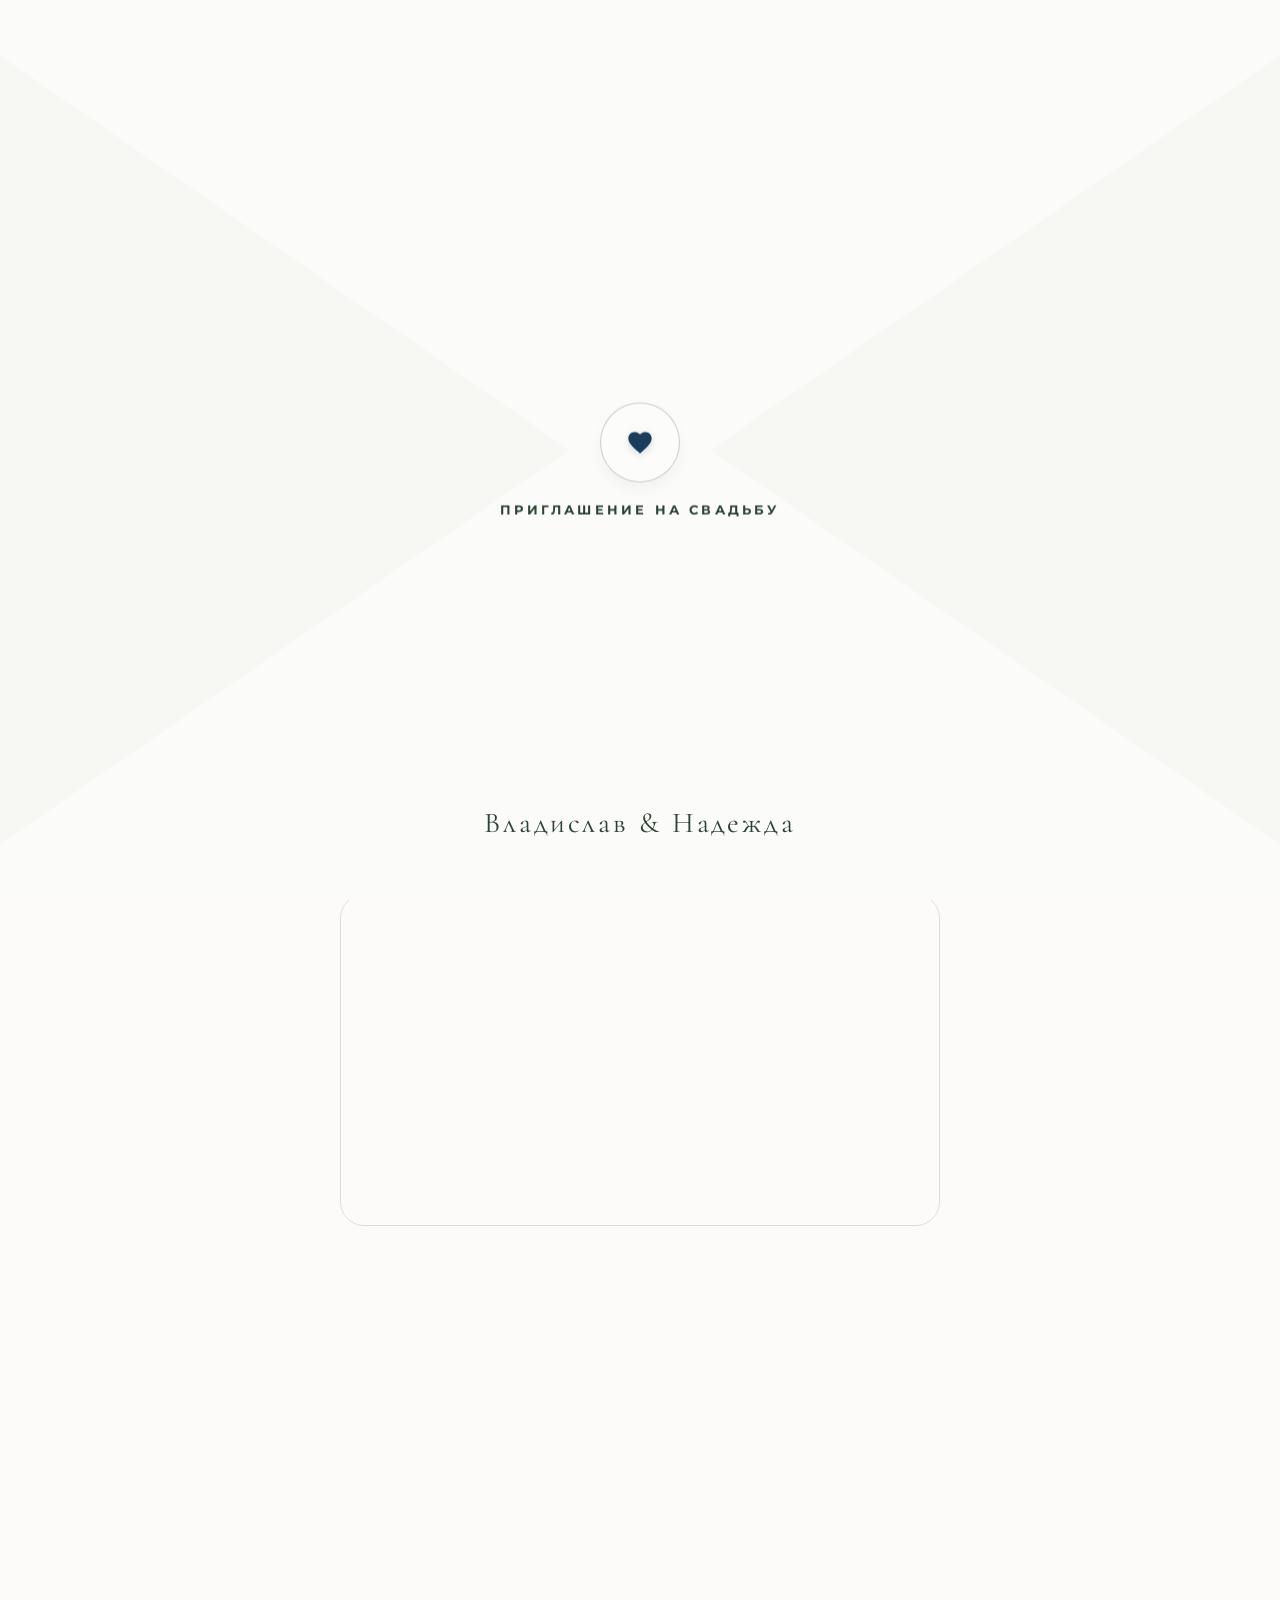
==== commit 48099d18: "feat: add favicon, apple-touch-icon, and web manifest to index.html" ====
--- a/index.html
+++ b/index.html
@@ -14,6 +14,11 @@
   <link
     href="https://fonts.googleapis.com/css2?family=Cormorant+Garamond:wght@300;400;500;600;700&family=Montserrat:wght@300;400;500;600&display=swap"
     rel="stylesheet" />
+  <link rel="apple-touch-icon" sizes="180x180" href="src/assets/favicon/apple-touch-icon.png" />
+  <link rel="icon" type="image/png" sizes="32x32" href="src/assets/favicon/favicon-32x32.png" />
+  <link rel="icon" type="image/png" sizes="16x16" href="src/assets/favicon/favicon-16x16.png" />
+  <link rel="shortcut icon" href="src/assets/favicon/favicon.ico" />
+  <link rel="manifest" href="src/assets/favicon/site.webmanifest" />
 </head>
 
 <body>
@@ -35,4 +40,4 @@
   <script type="module" src="src/js/main.js"></script>
 </body>
 
-</html>+</html>
--- a/src/scss/main.css
+++ b/src/scss/main.css
@@ -19,7 +19,6 @@
 body {
   overflow-x: hidden;
   overflow-y: auto;
-  -webkit-overflow-scrolling: touch;
 }
 
 input,
@@ -32,7 +31,6 @@
 }
 
 .calendar,
-.countdown,
 .timing,
 .rsvp {
   position: relative;
@@ -46,6 +44,12 @@
   background-color: #fcfbfa;
 }
 
+.countdown {
+  position: relative;
+  z-index: 30;
+  background-color: #fcfbfa;
+}
+
 .header {
   position: fixed;
   top: 0;
@@ -54,7 +58,10 @@
   height: var(--vh-height, 100vh);
   z-index: 1;
   overflow: hidden;
-  background-color: #c5beb2;
+  background-color: transparent;
+}
+.header:focus {
+  outline: none;
 }
 .header__bg {
   position: absolute;
@@ -62,6 +69,7 @@
   left: 0;
   width: 100%;
   height: 100%;
+  background-color: #c5beb2;
 }
 .header__photo {
   display: block;
@@ -69,6 +77,8 @@
   height: 100%;
   object-fit: cover;
   object-position: center center;
+  will-change: transform;
+  transform-origin: center center;
 }
 .header__overlay {
   position: absolute;
@@ -78,7 +88,7 @@
   height: 100%;
   z-index: 2;
   pointer-events: none;
-  background: linear-gradient(180deg, rgba(28, 61, 90, 0.5) 0%, rgba(28, 61, 90, 0) 20%, rgba(28, 61, 90, 0) 80%, rgba(28, 61, 90, 0.5) 100%);
+  background: linear-gradient(180deg, rgba(61, 61, 61, 0.4) 0%, rgba(61, 61, 61, 0.28) 8%, rgba(61, 61, 61, 0.15) 16%, rgba(61, 61, 61, 0.05) 24%, rgba(61, 61, 61, 0) 35%, rgba(61, 61, 61, 0) 65%, rgba(61, 61, 61, 0.05) 76%, rgba(61, 61, 61, 0.15) 84%, rgba(61, 61, 61, 0.28) 92%, rgba(61, 61, 61, 0.4) 100%);
 }
 .header__dimmer {
   position: absolute;
@@ -90,6 +100,7 @@
   background-color: #000000;
   opacity: 0;
   will-change: opacity;
+  pointer-events: none;
 }
 .header__content {
   position: absolute;
@@ -164,6 +175,9 @@
   position: relative;
   z-index: 2;
 }
+.header__names:focus {
+  outline: none;
+}
 .header__name {
   font-family: "Cormorant Garamond", serif;
   font-size: 40px;
@@ -232,7 +246,22 @@
     opacity: 0.7;
   }
 }
+@keyframes headerExit {
+  0%, 99% {
+    visibility: visible;
+    transform: translateY(0);
+  }
+  100% {
+    visibility: hidden;
+    transform: translateY(-100%);
+  }
+}
 @supports (animation-timeline: scroll()) {
+  .header {
+    animation: headerExit linear both;
+    animation-timeline: scroll(root);
+    animation-range: 0 calc(var(--vh-height, 100vh) - 54px);
+  }
   .header__photo {
     animation: headerZoom linear both;
     animation-timeline: scroll(root);
@@ -244,6 +273,12 @@
     animation-timeline: scroll(root);
     animation-range: 0 calc(var(--vh-height, 100vh) - 54px);
     will-change: opacity;
+  }
+}
+@media (prefers-reduced-motion: reduce) {
+  .header__photo,
+  .header__dimmer {
+    animation: none !important;
   }
 }
 .welcome {
@@ -254,7 +289,7 @@
   border-radius: 32px 32px 0 0;
   box-shadow: 0 -20px 40px rgba(44, 67, 51, 0.15);
   padding: 24px 16px 40px;
-  will-change: transform, scroll-position;
+  will-change: transform;
   transform: translate3d(0, 0, 0);
   backface-visibility: hidden;
   perspective: 1000px;
@@ -281,11 +316,15 @@
   align-items: center;
   position: relative;
   cursor: pointer;
+  -webkit-tap-highlight-color: transparent;
   padding: 20px 0;
   margin-top: -20px;
   margin-bottom: 4px;
-  transition: opacity 0.3s ease;
+  transition: scale 0.1s ease, opacity 0.3s ease;
   animation: handleBounce 2s infinite ease-in-out;
+}
+.welcome__handle:active {
+  scale: 0.85;
 }
 .welcome__handle::before, .welcome__handle::after {
   content: "";
@@ -445,6 +484,57 @@
   }
   50% {
     transform: translateY(-6px);
+  }
+}
+@keyframes welcomeDock {
+  to {
+    border-radius: 0;
+    box-shadow: 0 0 0 transparent;
+  }
+}
+@keyframes handleFade {
+  to {
+    opacity: 0;
+  }
+}
+@keyframes handleFlattenLeft {
+  to {
+    transform: rotate(0deg);
+  }
+}
+@keyframes handleFlattenRight {
+  to {
+    transform: rotate(0deg);
+  }
+}
+@supports (animation-timeline: scroll()) {
+  .welcome {
+    animation: welcomeDock linear both;
+    animation-timeline: scroll(root);
+    animation-range: 0 calc(var(--vh-height, 100vh) - 54px);
+  }
+  .welcome__handle {
+    animation: handleBounce 2s infinite ease-in-out, handleFade linear both;
+    animation-timeline: auto, scroll(root);
+    animation-range: normal, 0 calc(var(--vh-height, 100vh) - 54px);
+  }
+  .welcome__handle::before {
+    animation: handleFlattenLeft linear both;
+    animation-timeline: scroll(root);
+    animation-range: 0 40px;
+  }
+  .welcome__handle::after {
+    animation: handleFlattenRight linear both;
+    animation-timeline: scroll(root);
+    animation-range: 0 40px;
+  }
+}
+@media (prefers-reduced-motion: reduce) {
+  .welcome,
+  .welcome__handle,
+  .welcome__handle::before,
+  .welcome__handle::after {
+    animation: none !important;
   }
 }
 .calendar {
@@ -524,10 +614,17 @@
   z-index: -1;
 }
 .calendar__day--highlighted::before {
+  transform: translate3d(calc(-50% - 5px), -50%, 0) rotate(-45deg);
   animation: heartPulseLeft 1.4s cubic-bezier(0.25, 0.8, 0.25, 1) infinite;
 }
 .calendar__day--highlighted::after {
+  transform: translate3d(calc(-50% + 5px), -50%, 0) rotate(45deg);
   animation: heartPulseRight 1.4s cubic-bezier(0.25, 0.8, 0.25, 1) infinite;
+}
+@media (prefers-reduced-motion: reduce) {
+  .calendar__day--highlighted::before, .calendar__day--highlighted::after {
+    animation: none;
+  }
 }
 .calendar__date-box {
   display: flex;
@@ -643,6 +740,7 @@
   background-color: rgba(252, 251, 250, 0.85);
   backdrop-filter: blur(12px);
   -webkit-backdrop-filter: blur(12px);
+  transform: translate3d(0, 0, 0);
   border-radius: 24px;
   padding: 32px 16px;
   border: 1px solid rgba(28, 61, 90, 0.1);
@@ -857,15 +955,6 @@
   padding: 16px;
   background: linear-gradient(to top, rgba(28, 61, 90, 0.75) 0%, rgba(28, 61, 90, 0) 100%);
 }
-.location__preview-title {
-  font-family: "Montserrat", sans-serif;
-  font-size: 0.9rem;
-  font-weight: 500;
-  letter-spacing: 0.25em;
-  color: #ffffff;
-  text-transform: uppercase;
-  padding-left: 0.25em;
-}
 .location__button {
   background-color: transparent;
   color: #1c3d5a;
@@ -1018,6 +1107,7 @@
 .map-modal__container {
   position: relative;
   width: 100%;
+  height: 100vh;
   height: 100dvh;
   background-color: #fcfbfa;
   transform: scale(0.96);
@@ -1075,7 +1165,7 @@
 .rsvp__container {
   max-width: 600px;
   margin: 0 auto;
-  padding: 32px 16px;
+  padding: 24px 16px;
   background-color: #fcfbfa;
   border-radius: 32px;
   box-shadow: 0 15px 40px rgba(28, 61, 90, 0.04);
@@ -1089,30 +1179,69 @@
 .rsvp__title {
   text-align: center;
   font-family: "Cormorant Garamond", serif;
-  font-size: 28px;
+  font-size: 24px;
   font-weight: 400;
   line-height: 1.2;
   color: #1c3d5a;
   letter-spacing: 0.05em;
-  margin-bottom: 32px;
+  margin-bottom: 20px;
 }
 @media (min-width: 768px) {
   .rsvp__title {
     font-size: 36px;
-    margin-bottom: 44px;
+    margin-bottom: 36px;
   }
 }
 .rsvp__form--hidden {
   display: none;
+}
+.rsvp__intro {
+  text-align: center;
+  margin-bottom: 20px;
+}
+@media (min-width: 768px) {
+  .rsvp__intro {
+    margin-bottom: 32px;
+  }
+}
+.rsvp__intro-title {
+  display: block;
+  font-family: "Cormorant Garamond", serif;
+  font-size: 1.05rem;
+  font-weight: 400;
+  line-height: 1.3;
+  color: rgba(28, 61, 90, 0.7);
+  margin-bottom: 4px;
+}
+@media (min-width: 768px) {
+  .rsvp__intro-title {
+    font-size: 1.25rem;
+    margin-bottom: 6px;
+  }
+}
+.rsvp__intro-desc {
+  font-family: "Cormorant Garamond", serif;
+  font-size: 0.95rem;
+  font-weight: 300;
+  font-style: italic;
+  line-height: 1.4;
+  color: rgba(61, 61, 61, 0.65);
+  margin: 6px 0 12px;
+}
+@media (min-width: 768px) {
+  .rsvp__intro-desc {
+    font-size: 1.1rem;
+    margin: 10px 0 16px;
+  }
 }
 .rsvp__fieldset {
   border: none;
   padding: 0;
-  margin: 0 0 32px 0;
+  margin: 0 0 20px 0;
 }
 @media (min-width: 768px) {
   .rsvp__fieldset {
-    margin: 0 0 48px 0;
+    margin: 0 0 36px 0;
   }
 }
 .rsvp__legend {
@@ -1124,14 +1253,25 @@
   line-height: 1.4;
   color: rgba(28, 61, 90, 0.6);
   text-align: center;
-  margin-bottom: 16px;
+  margin-bottom: 12px;
   width: 100%;
   display: block;
 }
 @media (min-width: 768px) {
   .rsvp__legend {
-    margin-bottom: 24px;
-  }
+    margin-bottom: 20px;
+  }
+}
+.rsvp__legend--hidden {
+  position: absolute;
+  width: 1px;
+  height: 1px;
+  padding: 0;
+  margin: -1px;
+  overflow: hidden;
+  clip: rect(0, 0, 0, 0);
+  white-space: nowrap;
+  border: 0;
 }
 .rsvp__legend--main {
   font-family: "Cormorant Garamond", serif;
@@ -1150,26 +1290,27 @@
 .rsvp__highlight-name {
   display: block;
   font-family: "Cormorant Garamond", serif;
-  font-size: 1.8rem;
-  line-height: 1.1;
+  font-size: 1.5rem;
+  line-height: 1.2;
   font-style: italic;
-  color: #1c3d5a;
-  margin: 8px 0 12px;
+  font-weight: 500;
+  color: #1c3d5a;
+  margin: 4px 0 8px;
 }
 @media (min-width: 768px) {
   .rsvp__highlight-name {
-    font-size: 2.1rem;
-    margin: 12px 0 16px;
+    font-size: 2rem;
+    margin: 8px 0 12px;
   }
 }
 .rsvp__deadline {
   display: block;
-  margin: 20px auto 0;
-  padding: 10px 16px;
-  border: 1px solid rgba(28, 61, 90, 0.15);
-  border-radius: 20px;
-  font-family: "Montserrat", sans-serif;
-  font-size: 0.8rem;
+  margin: 12px auto 0;
+  padding: 8px 14px;
+  border: 1px solid rgba(28, 61, 90, 0.12);
+  border-radius: 16px;
+  font-family: "Montserrat", sans-serif;
+  font-size: 0.75rem;
   font-weight: 500;
   color: rgba(61, 61, 61, 0.7);
   letter-spacing: 0.05em;
@@ -1177,13 +1318,15 @@
 }
 @media (min-width: 768px) {
   .rsvp__deadline {
-    margin-top: 32px;
-    padding: 14px 24px;
+    margin-top: 24px;
+    padding: 12px 20px;
+    font-size: 0.8rem;
+    border-radius: 20px;
   }
 }
 .rsvp__highlight-date {
   font-weight: 700;
-  letter-spacing: 0.1em;
+  letter-spacing: 0.05em;
   color: #1c3d5a;
   margin-left: 4px;
 }
@@ -1201,7 +1344,7 @@
 }
 @media (min-width: 768px) {
   .rsvp__label {
-    margin-bottom: 24px;
+    margin-bottom: 20px;
   }
 }
 .rsvp__options {
@@ -1218,18 +1361,55 @@
 }
 .rsvp__options--2col {
   grid-template-columns: repeat(2, 1fr);
+}
+.rsvp__error {
+  font-family: "Montserrat", sans-serif;
+  font-size: 0.75rem;
+  font-weight: 500;
+  color: #c2410c;
+  text-align: center;
+  margin-top: 10px;
+  opacity: 0;
+  transform: translateY(-4px);
+  transition: opacity 0.2s ease, transform 0.2s ease, visibility 0.2s ease;
+  visibility: hidden;
+  width: 100%;
+  display: block;
+}
+.rsvp__error--visible {
+  opacity: 1;
+  transform: translateY(0);
+  visibility: visible;
 }
 .rsvp__choice {
   display: block;
   cursor: pointer;
   position: relative;
   height: 100%;
+  -webkit-tap-highlight-color: transparent;
+}
+.rsvp__choice:active .rsvp__choice-block {
+  transform: scale(0.96);
 }
 .rsvp__choice:has(.rsvp__input-hidden:disabled) {
   cursor: not-allowed;
 }
 .rsvp__choice--fullwidth {
   grid-column: 1/-1;
+}
+.rsvp__choice--alcohol .rsvp__choice-block {
+  padding: 9px 6px;
+  min-height: 38px;
+  font-size: 0.75rem;
+  border-radius: 12px;
+}
+@media (min-width: 768px) {
+  .rsvp__choice--alcohol .rsvp__choice-block {
+    padding: 16px 12px;
+    min-height: 54px;
+    font-size: 0.9rem;
+    border-radius: 16px;
+  }
 }
 .rsvp__input-hidden {
   position: absolute;
@@ -1256,7 +1436,8 @@
   text-align: center;
   min-height: 44px;
   height: 100%;
-  transition: all 0.3s cubic-bezier(0.16, 1, 0.3, 1);
+  -webkit-tap-highlight-color: transparent;
+  transition: transform 0.15s cubic-bezier(0.16, 1, 0.3, 1), background-color 0.2s ease, border-color 0.2s ease, box-shadow 0.2s ease;
 }
 @media (min-width: 768px) {
   .rsvp__choice-block {
@@ -1286,12 +1467,31 @@
   border-color: rgba(28, 61, 90, 0.05);
 }
 .rsvp__field {
-  margin-bottom: 32px;
+  margin-bottom: 24px;
 }
 @media (min-width: 768px) {
   .rsvp__field {
-    margin-bottom: 48px;
-  }
+    margin-bottom: 36px;
+  }
+}
+.rsvp__input-text {
+  width: 100%;
+  height: 40px;
+  padding: 8px 0;
+  background-color: transparent;
+  border: none;
+  border-bottom: 1px solid rgba(28, 61, 90, 0.15);
+  font-family: "Montserrat", sans-serif;
+  font-size: 0.95rem;
+  color: #3d3d3d;
+  outline: none;
+  transition: border-bottom-color 0.3s ease;
+}
+.rsvp__input-text:focus {
+  border-bottom-color: #1c3d5a;
+}
+.rsvp__input-text::placeholder {
+  color: rgba(61, 61, 61, 0.4);
 }
 .rsvp__textarea {
   width: 100%;
@@ -1350,7 +1550,8 @@
   cursor: pointer;
   appearance: none;
   -webkit-appearance: none;
-  transition: all 0.2s ease;
+  -webkit-tap-highlight-color: transparent;
+  transition: transform 0.1s ease, background-color 0.2s ease, box-shadow 0.2s ease;
 }
 @media (min-width: 768px) {
   .rsvp__submit {
@@ -1359,64 +1560,152 @@
 }
 .rsvp__submit:hover:not(:disabled) {
   background-color: rgba(28, 61, 90, 0.85);
+}
+.rsvp__submit:active:not(:disabled) {
+  transform: scale(0.97);
 }
 .rsvp__submit:disabled {
   background-color: rgba(28, 61, 90, 0.3);
   cursor: not-allowed;
 }
+.rsvp__success-wrapper {
+  min-height: 360px;
+  display: flex;
+  flex-direction: column;
+  justify-content: center;
+  align-items: center;
+  transition: all 0.3s ease;
+}
+@media (min-width: 768px) {
+  .rsvp__success-wrapper {
+    min-height: 440px;
+  }
+}
+.rsvp__success-wrapper.rsvp__success--hidden {
+  display: none;
+}
 .rsvp__success {
+  width: 100%;
+  height: 100%;
+  flex-grow: 1;
+  display: flex;
+  flex-direction: column;
+  align-items: center;
+  opacity: 0;
+  animation: rsvpFadeIn 0.6s cubic-bezier(0.16, 1, 0.3, 1) forwards;
+}
+.rsvp__success-icon {
+  display: block;
+  width: 32px;
+  height: 32px;
+  color: rgba(28, 61, 90, 0.7);
+  margin: 0 auto 12px;
+  stroke-dasharray: 50;
+  stroke-dashoffset: 50;
+  animation: rsvpStroke 0.8s cubic-bezier(0.16, 1, 0.3, 1) 0.2s forwards;
+  flex-shrink: 0;
+}
+@media (min-width: 768px) {
+  .rsvp__success-icon {
+    width: 40px;
+    height: 40px;
+    margin-bottom: 16px;
+  }
+}
+.rsvp__success-title {
+  font-family: "Montserrat", sans-serif;
+  font-size: 0.7rem;
+  font-weight: 500;
+  text-transform: uppercase;
+  letter-spacing: 0.2em;
+  color: rgba(28, 61, 90, 0.5);
+  margin-bottom: 16px;
   text-align: center;
-  padding: 30px 0;
-  transition: opacity 0.3s ease;
-}
-.rsvp__success--hidden {
-  display: none;
-}
-.rsvp__success-icon {
-  display: inline-flex;
-  align-items: center;
-  justify-content: center;
-  width: 64px;
-  height: 64px;
-  border-radius: 50%;
-  background-color: rgba(28, 61, 90, 0.04);
-  border: 1px solid rgba(28, 61, 90, 0.15);
-  color: #1c3d5a;
-  font-size: 28px;
-  margin-bottom: 20px;
-}
-.rsvp__success-title {
-  font-family: "Cormorant Garamond", serif;
-  font-size: 2rem;
-  color: #1c3d5a;
-  margin-bottom: 12px;
+  flex-shrink: 0;
+}
+@media (min-width: 768px) {
+  .rsvp__success-title {
+    font-size: 0.75rem;
+    margin-bottom: 24px;
+  }
 }
 .rsvp__photo-wrapper {
   width: 100%;
-  max-width: 420px;
-  margin: 24px auto;
+  max-width: 300px;
+  height: auto;
+  flex-grow: 1;
+  flex-shrink: 1;
+  min-height: 180px;
+  margin: 16px auto;
   position: relative;
-  border-radius: 24px;
-  border: 1px solid rgba(28, 61, 90, 0.15);
-  padding: 8px;
+  border-radius: 16px;
+  border: 1px solid rgba(28, 61, 90, 0.12);
+  padding: 4px;
   background-color: rgba(28, 61, 90, 0.02);
-  box-shadow: 0 10px 30px rgba(28, 61, 90, 0.04);
+  box-shadow: 0 8px 24px rgba(28, 61, 90, 0.03);
+  overflow: hidden;
   animation: fadeInScale 0.6s cubic-bezier(0.16, 1, 0.3, 1) forwards;
 }
+@media (min-width: 768px) {
+  .rsvp__photo-wrapper {
+    max-width: 420px;
+    min-height: 240px;
+    border-radius: 24px;
+    padding: 8px;
+    margin: 24px auto;
+  }
+}
 .rsvp__photo {
   width: 100%;
-  height: auto;
-  aspect-ratio: 3/4;
+  height: 100%;
   object-fit: cover;
-  border-radius: 16px;
+  border-radius: 12px;
   display: block;
 }
-.rsvp__success-text {
-  font-family: "Montserrat", sans-serif;
-  font-size: 0.95rem;
-  line-height: 1.5;
-  color: rgba(61, 61, 61, 0.7);
-  margin-bottom: 32px;
+@media (min-width: 768px) {
+  .rsvp__photo {
+    aspect-ratio: auto;
+    height: 100%;
+    border-radius: 16px;
+  }
+}
+.rsvp__success-message-block {
+  display: flex;
+  flex-direction: column;
+  align-items: center;
+  gap: 6px;
+  margin-bottom: 24px;
+}
+@media (min-width: 768px) {
+  .rsvp__success-message-block {
+    gap: 10px;
+    margin-bottom: 32px;
+  }
+}
+.rsvp__success-meet {
+  font-family: "Cormorant Garamond", serif;
+  font-size: 1.6rem;
+  font-weight: 400;
+  color: #1c3d5a;
+  line-height: 1.2;
+}
+@media (min-width: 768px) {
+  .rsvp__success-meet {
+    font-size: 2.1rem;
+  }
+}
+.rsvp__success-signature {
+  font-family: "Cormorant Garamond", serif;
+  font-style: italic;
+  font-size: 1rem;
+  font-weight: 400;
+  color: rgba(191, 163, 138, 0.95);
+  line-height: 1.3;
+}
+@media (min-width: 768px) {
+  .rsvp__success-signature {
+    font-size: 1.25rem;
+  }
 }
 .rsvp__edit-btn {
   display: inline-block;
@@ -1431,13 +1720,32 @@
   letter-spacing: 0.05em;
   text-transform: uppercase;
   cursor: pointer;
-  transition: all 0.2s ease;
+  -webkit-tap-highlight-color: transparent;
+  transition: transform 0.1s ease, background-color 0.2s ease, border-color 0.2s ease;
 }
 .rsvp__edit-btn:hover {
   background-color: rgba(28, 61, 90, 0.04);
   border-color: #1c3d5a;
 }
+.rsvp__edit-btn:active {
+  transform: scale(0.97);
+}
 
+@keyframes rsvpStroke {
+  to {
+    stroke-dashoffset: 0;
+  }
+}
+@keyframes rsvpFadeIn {
+  0% {
+    opacity: 0;
+    transform: translateY(12px);
+  }
+  100% {
+    opacity: 1;
+    transform: translateY(0);
+  }
+}
 @keyframes fadeInScale {
   0% {
     opacity: 0;
@@ -1525,11 +1833,14 @@
 }
 .info__telegram-card {
   border: 1px dashed rgba(28, 61, 90, 0.3);
-  padding: 20px;
+  padding: 24px 20px;
   border-radius: 16px;
   margin-top: 16px;
   background-color: rgba(252, 251, 250, 0.5);
   max-width: 480px;
+  display: flex;
+  flex-direction: column;
+  align-items: center;
 }
 .info__telegram-text {
   font-family: "Montserrat", sans-serif;
@@ -1537,6 +1848,55 @@
   line-height: 1.6;
   color: #3d3d3d;
   opacity: 0.9;
+  margin-bottom: 16px;
+}
+.info__telegram-link {
+  color: #1c3d5a;
+  font-weight: 600;
+  text-decoration: underline;
+  text-underline-offset: 2px;
+  transition: opacity 0.2s ease;
+}
+.info__telegram-link:hover {
+  opacity: 0.8;
+}
+.info__telegram-btn {
+  display: inline-flex;
+  align-items: center;
+  justify-content: center;
+  gap: 8px;
+  background-color: transparent;
+  color: #1c3d5a;
+  border: 1px solid #1c3d5a;
+  border-radius: 100px;
+  padding: 12px 28px;
+  font-family: "Montserrat", sans-serif;
+  font-size: 0.8rem;
+  font-weight: 600;
+  letter-spacing: 0.08em;
+  text-transform: uppercase;
+  text-decoration: none;
+  cursor: pointer;
+  transition: background-color 0.25s ease, color 0.25s ease, transform 0.15s ease, box-shadow 0.25s ease;
+  -webkit-appearance: none;
+  -webkit-tap-highlight-color: transparent;
+}
+.info__telegram-btn:active {
+  transform: scale(0.97);
+}
+@media (min-width: 768px) {
+  .info__telegram-btn:hover {
+    background-color: #1c3d5a;
+    color: #ffffff;
+    box-shadow: 0 4px 12px rgba(28, 61, 90, 0.15);
+  }
+}
+.info__telegram-icon {
+  flex-shrink: 0;
+  transition: transform 0.25s ease;
+}
+.info__telegram-btn:hover .info__telegram-icon {
+  transform: translate(1px, -1px);
 }
 .info__divider {
   width: 60px;
@@ -1656,19 +2016,25 @@
   transform: scale(0.94);
 }
 .audio-control__icon {
+  position: absolute;
   width: 18px;
   height: 18px;
   pointer-events: none;
-  transition: opacity 0.15s ease;
+  transition: opacity 0.25s ease, transform 0.25s ease;
+  opacity: 1;
+  transform: scale(1);
 }
 .audio-control__icon--pause {
-  display: none;
+  opacity: 0;
+  transform: scale(0.6);
 }
 .audio-control--playing .audio-control__icon--play {
-  display: none;
+  opacity: 0;
+  transform: scale(0.6);
 }
 .audio-control--playing .audio-control__icon--pause {
-  display: block;
+  opacity: 1;
+  transform: scale(1);
 }
 .audio-control--playing .audio-control__button::after {
   animation: audioGlowRipple 2.5s infinite cubic-bezier(0.25, 1, 0.5, 1);
@@ -1692,6 +2058,7 @@
   justify-content: center;
   align-items: center;
   cursor: pointer;
+  overflow: hidden;
   background-color: rgba(28, 61, 90, 0.3);
   backdrop-filter: blur(10px);
   -webkit-backdrop-filter: blur(10px);
@@ -1702,6 +2069,12 @@
   backdrop-filter: blur(0px);
   -webkit-backdrop-filter: blur(0px);
   pointer-events: none;
+}
+.intro-overlay__svg-clip {
+  position: absolute;
+  width: 0;
+  height: 0;
+  overflow: hidden;
 }
 
 .intro-envelope {
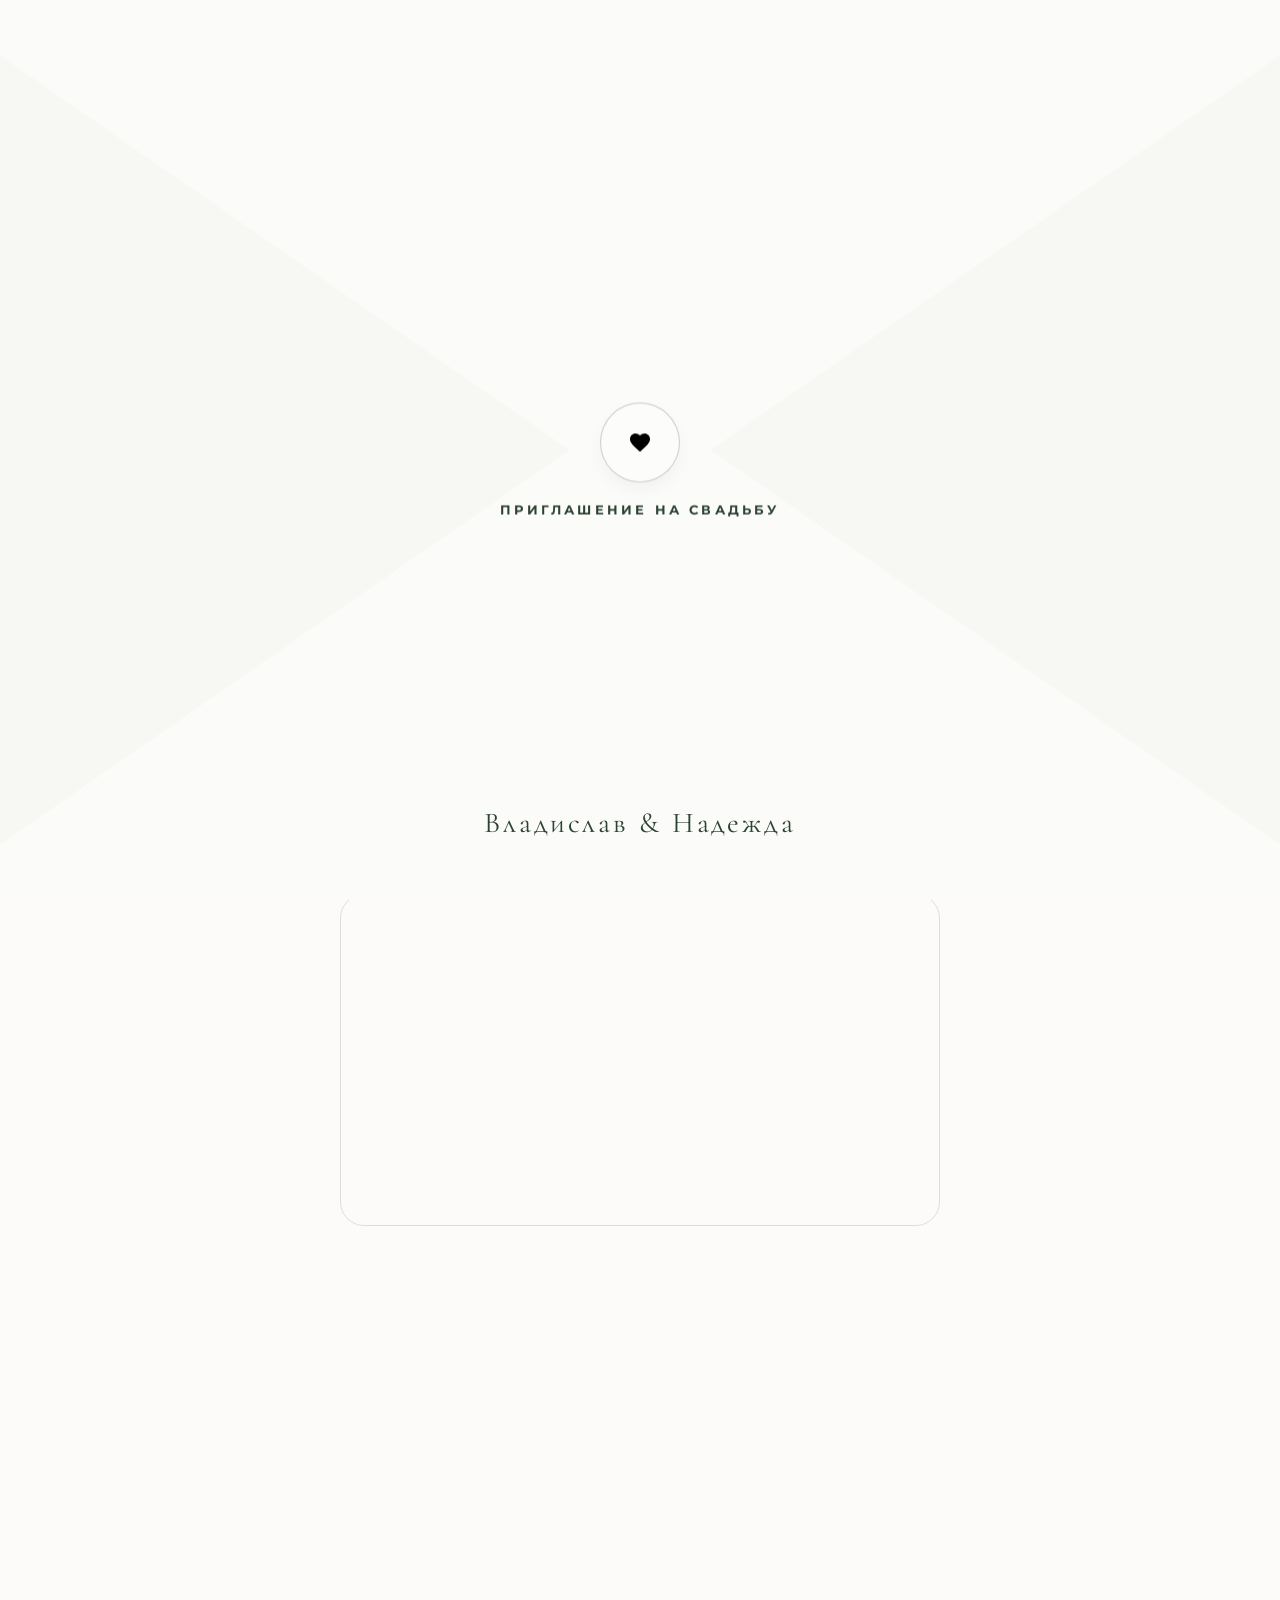
==== commit 51bf7395: "refactor: update asset paths and extend scroll-based styling for start-screen component" ====
--- a/index.html
+++ b/index.html
@@ -5,7 +5,14 @@
   <meta charset="UTF-8" />
   <meta name="viewport" content="width=device-width, initial-scale=1.0" />
   <meta name="description" content="Приглашение на свадьбу Владислава и Надежды. 17 августа 2026 года." />
-  <meta name="theme-color" content="#fcfbfa" />
+  <meta name="theme-color" content="#fcfbfa" media="(prefers-color-scheme: light)" />
+  <meta name="theme-color" content="#1c3d5a" media="(prefers-color-scheme: dark)" />
+  <meta property="og:type" content="website" />
+  <meta property="og:title" content="Приглашение на свадьбу Владислава и Надежды" />
+  <meta property="og:description" content="17 августа 2026 года. Будем рады вашему присутствию!" />
+  <meta property="og:image" content="https://17-08-date.ru/src/images/header/hero-bg.webp" />
+  <meta property="og:url" content="https://17-08-date.ru" />
+  <meta property="og:locale" content="ru_RU" />
   <title>Приглашение на свадьбу Владислава и Надежды</title>
   <link rel="stylesheet" href="https://unpkg.com/aos@next/dist/aos.css" />
   <link rel="stylesheet" href="src/scss/main.css" />
--- a/src/scss/main.css
+++ b/src/scss/main.css
@@ -1,2260 +1 @@
-*,
-*::before,
-*::after {
-  box-sizing: border-box;
-  margin: 0;
-  padding: 0;
-}
-
-html,
-body {
-  margin: 0;
-  padding: 0;
-  min-height: 100dvh;
-  background-color: #fcfbfa;
-  color: #3d3d3d;
-  font-family: "Montserrat", sans-serif;
-}
-
-body {
-  overflow-x: hidden;
-  overflow-y: auto;
-}
-
-input,
-button,
-textarea,
-select {
-  font: inherit;
-  -webkit-appearance: none;
-  appearance: none;
-}
-
-.calendar,
-.timing,
-.rsvp {
-  position: relative;
-  z-index: 10;
-  background-color: #fcfbfa;
-}
-
-.location {
-  position: relative;
-  z-index: 20;
-  background-color: #fcfbfa;
-}
-
-.countdown {
-  position: relative;
-  z-index: 30;
-  background-color: #fcfbfa;
-}
-
-.header {
-  position: fixed;
-  top: 0;
-  left: 0;
-  width: 100%;
-  height: var(--vh-height, 100vh);
-  z-index: 1;
-  overflow: hidden;
-  background-color: transparent;
-}
-.header:focus {
-  outline: none;
-}
-.header__bg {
-  position: absolute;
-  top: 0;
-  left: 0;
-  width: 100%;
-  height: 100%;
-  background-color: #c5beb2;
-}
-.header__photo {
-  display: block;
-  width: 100%;
-  height: 100%;
-  object-fit: cover;
-  object-position: center center;
-  will-change: transform;
-  transform-origin: center center;
-}
-.header__overlay {
-  position: absolute;
-  top: 0;
-  left: 0;
-  width: 100%;
-  height: 100%;
-  z-index: 2;
-  pointer-events: none;
-  background: linear-gradient(180deg, rgba(61, 61, 61, 0.4) 0%, rgba(61, 61, 61, 0.28) 8%, rgba(61, 61, 61, 0.15) 16%, rgba(61, 61, 61, 0.05) 24%, rgba(61, 61, 61, 0) 35%, rgba(61, 61, 61, 0) 65%, rgba(61, 61, 61, 0.05) 76%, rgba(61, 61, 61, 0.15) 84%, rgba(61, 61, 61, 0.28) 92%, rgba(61, 61, 61, 0.4) 100%);
-}
-.header__dimmer {
-  position: absolute;
-  top: 0;
-  left: 0;
-  width: 100%;
-  height: 100%;
-  z-index: 3;
-  background-color: #000000;
-  opacity: 0;
-  will-change: opacity;
-  pointer-events: none;
-}
-.header__content {
-  position: absolute;
-  inset: 0;
-  z-index: 4;
-  display: flex;
-  flex-direction: column;
-  justify-content: space-between;
-  align-items: center;
-  width: 100%;
-  height: 100%;
-  padding: 60px 24px 78px;
-  box-sizing: border-box;
-}
-.header__meta {
-  display: flex;
-  flex-direction: column;
-  align-items: center;
-  gap: 6px;
-}
-.header__badge {
-  font-family: "Montserrat", sans-serif;
-  font-size: 12px;
-  font-weight: 600;
-  text-transform: uppercase;
-  letter-spacing: 0.5em;
-  color: rgba(255, 255, 255, 0.9);
-  margin: 0;
-  text-indent: 0.5em;
-  text-shadow: 0 2px 8px rgba(0, 0, 0, 0.4);
-}
-.header__year {
-  font-family: "Cormorant Garamond", serif;
-  font-size: 16px;
-  font-style: italic;
-  color: rgba(255, 255, 255, 0.6);
-  letter-spacing: 0.2em;
-  margin: 0;
-}
-.header__main {
-  position: relative;
-  width: 100%;
-  display: flex;
-  justify-content: center;
-  align-items: center;
-  padding: 40px 0;
-}
-.header__amp {
-  position: absolute;
-  font-family: "Cormorant Garamond", serif;
-  font-size: 240px;
-  font-style: italic;
-  font-weight: 300;
-  color: rgba(255, 255, 255, 0.35);
-  line-height: 1;
-  user-select: none;
-  pointer-events: none;
-  z-index: 1;
-  mix-blend-mode: overlay;
-}
-@media (min-width: 768px) {
-  .header__amp {
-    font-size: 400px;
-  }
-}
-.header__names {
-  display: flex;
-  flex-direction: column;
-  align-items: center;
-  gap: 36px;
-  margin: 0;
-  position: relative;
-  z-index: 2;
-}
-.header__names:focus {
-  outline: none;
-}
-.header__name {
-  font-family: "Cormorant Garamond", serif;
-  font-size: 40px;
-  font-weight: 600;
-  text-transform: uppercase;
-  line-height: 1.2;
-  color: #ffffff;
-  letter-spacing: 0.15em;
-  text-indent: 0.15em;
-  text-shadow: 0 4px 20px rgba(0, 0, 0, 0.5);
-}
-@media (min-width: 768px) {
-  .header__name {
-    font-size: 64px;
-  }
-}
-.header__date {
-  display: flex;
-  align-items: center;
-  justify-content: center;
-  backdrop-filter: blur(2px);
-  background-color: rgba(255, 255, 255, 0.05);
-  padding: 8px 32px;
-  border-radius: 50px;
-  border: 1px solid rgba(255, 255, 255, 0.15);
-  box-shadow: 0 10px 30px rgba(0, 0, 0, 0.25);
-}
-.header__date-segment {
-  display: flex;
-  align-items: center;
-  justify-content: center;
-  padding: 0 20px;
-}
-.header__date-segment:not(:last-child) {
-  border-right: 1px solid rgba(255, 255, 255, 0.2);
-}
-.header__date-num {
-  font-family: "Montserrat", sans-serif;
-  font-size: 24px;
-  font-weight: 500;
-  color: #ffffff;
-  letter-spacing: 0.15em;
-  text-indent: 0.15em;
-  font-variant-numeric: tabular-nums;
-  text-shadow: 0 2px 10px rgba(0, 0, 0, 0.3);
-}
-@media (min-width: 768px) {
-  .header__date-num {
-    font-size: 32px;
-  }
-}
-
-@keyframes headerZoom {
-  from {
-    transform: scale(1) translateZ(0);
-  }
-  to {
-    transform: scale(1.15) translateZ(0);
-  }
-}
-@keyframes headerDim {
-  from {
-    opacity: 0;
-  }
-  to {
-    opacity: 0.7;
-  }
-}
-@keyframes headerExit {
-  0%, 99% {
-    visibility: visible;
-    transform: translateY(0);
-  }
-  100% {
-    visibility: hidden;
-    transform: translateY(-100%);
-  }
-}
-@supports (animation-timeline: scroll()) {
-  .header {
-    animation: headerExit linear both;
-    animation-timeline: scroll(root);
-    animation-range: 0 calc(var(--vh-height, 100vh) - 54px);
-  }
-  .header__photo {
-    animation: headerZoom linear both;
-    animation-timeline: scroll(root);
-    animation-range: 0 calc(var(--vh-height, 100vh) - 54px);
-    will-change: transform;
-  }
-  .header__dimmer {
-    animation: headerDim linear both;
-    animation-timeline: scroll(root);
-    animation-range: 0 calc(var(--vh-height, 100vh) - 54px);
-    will-change: opacity;
-  }
-}
-@media (prefers-reduced-motion: reduce) {
-  .header__photo,
-  .header__dimmer {
-    animation: none !important;
-  }
-}
-.welcome {
-  position: relative;
-  z-index: 10;
-  margin-top: calc(var(--vh-height, 100vh) - 54px);
-  background-color: #fcfbfa;
-  border-radius: 32px 32px 0 0;
-  box-shadow: 0 -20px 40px rgba(44, 67, 51, 0.15);
-  padding: 24px 16px 40px;
-  will-change: transform;
-  transform: translate3d(0, 0, 0);
-  backface-visibility: hidden;
-  perspective: 1000px;
-  transition: border-radius 0.4s cubic-bezier(0.16, 1, 0.3, 1), box-shadow 0.4s cubic-bezier(0.16, 1, 0.3, 1);
-}
-.welcome--docked {
-  border-radius: 0;
-  box-shadow: none;
-}
-.welcome__container {
-  width: 90%;
-  max-width: 600px;
-  margin: 0 auto;
-  display: flex;
-  flex-direction: column;
-  align-items: center;
-}
-.welcome__handle {
-  width: 36px;
-  height: 6px;
-  margin: 0 auto 24px;
-  display: flex;
-  justify-content: center;
-  align-items: center;
-  position: relative;
-  cursor: pointer;
-  -webkit-tap-highlight-color: transparent;
-  padding: 20px 0;
-  margin-top: -20px;
-  margin-bottom: 4px;
-  transition: scale 0.1s ease, opacity 0.3s ease;
-  animation: handleBounce 2s infinite ease-in-out;
-}
-.welcome__handle:active {
-  scale: 0.85;
-}
-.welcome__handle::before, .welcome__handle::after {
-  content: "";
-  width: 20px;
-  height: 5px;
-  background-color: #1c3d5a;
-  border-radius: 3px;
-  transition: transform 0.4s cubic-bezier(0.16, 1, 0.3, 1);
-  position: absolute;
-  top: calc(50% - 2.5px);
-}
-.welcome__handle::before {
-  right: 50%;
-  transform-origin: right center;
-  transform: rotate(-25deg);
-  margin-right: -1.5px;
-}
-.welcome__handle::after {
-  left: 50%;
-  transform-origin: left center;
-  transform: rotate(25deg);
-  margin-left: -1.5px;
-}
-.welcome--scrolled .welcome__handle {
-  animation: none;
-}
-.welcome--scrolled .welcome__handle::before, .welcome--scrolled .welcome__handle::after {
-  transform: rotate(0deg);
-}
-.welcome--docked .welcome__handle {
-  opacity: 0;
-}
-.welcome__card {
-  width: 100%;
-  padding: 32px 20px;
-  border: 1px solid rgba(28, 61, 90, 0.15);
-  border-radius: 24px;
-  background-color: transparent;
-  text-align: center;
-}
-@media (min-width: 768px) {
-  .welcome__card {
-    padding: 44px 32px;
-  }
-}
-.welcome__title {
-  font-family: "Cormorant Garamond", serif;
-  font-size: 1.8rem;
-  font-weight: 400;
-  color: #1c3d5a;
-  margin-bottom: 16px;
-  letter-spacing: 0.02em;
-}
-@media (min-width: 768px) {
-  .welcome__title {
-    font-size: 2.2rem;
-  }
-}
-.welcome__line-divider {
-  display: flex;
-  align-items: center;
-  justify-content: center;
-  width: 100%;
-  margin-bottom: 24px;
-}
-.welcome__line-divider::before, .welcome__line-divider::after {
-  content: "";
-  height: 1px;
-  width: 40px;
-  background-color: rgba(28, 61, 90, 0.25);
-}
-.welcome__line-node {
-  width: 6px;
-  height: 6px;
-  border: 1px solid rgba(28, 61, 90, 0.5);
-  transform: rotate(45deg);
-  margin: 0 10px;
-  display: inline-block;
-}
-.welcome__content {
-  display: flex;
-  flex-direction: column;
-  gap: 16px;
-  margin-bottom: 32px;
-}
-.welcome__text {
-  font-family: "Montserrat", sans-serif;
-  font-size: 0.9rem;
-  line-height: 1.65;
-  color: #3d3d3d;
-}
-@media (min-width: 768px) {
-  .welcome__text {
-    font-size: 0.98rem;
-  }
-}
-.welcome__text--intro {
-  font-weight: 300;
-}
-.welcome__text--action {
-  font-weight: 500;
-  color: #1c3d5a;
-  letter-spacing: 0.01em;
-}
-.welcome__highlight {
-  font-family: "Cormorant Garamond", serif;
-  font-size: 1.05em;
-  font-style: italic;
-  color: #1c3d5a;
-  font-weight: 400;
-}
-.welcome__date-box {
-  display: flex;
-  justify-content: center;
-  width: 100%;
-}
-.welcome__date-border {
-  display: inline-flex;
-  flex-direction: column;
-  align-items: center;
-  border-top: 1px solid rgba(28, 61, 90, 0.15);
-  padding: 12px 36px;
-}
-.welcome__date-header {
-  font-family: "Montserrat", sans-serif;
-  font-size: 0.65rem;
-  font-weight: 600;
-  letter-spacing: 0.2em;
-  color: rgba(28, 61, 90, 0.5);
-  margin-bottom: 4px;
-}
-.welcome__date {
-  font-family: "Montserrat", sans-serif;
-  font-size: 1.4rem;
-  font-weight: 500;
-  letter-spacing: 0.08em;
-  color: #1c3d5a;
-  font-variant-numeric: tabular-nums;
-  margin-bottom: 2px;
-}
-@media (min-width: 768px) {
-  .welcome__date {
-    font-size: 1.6rem;
-  }
-}
-.welcome__date-footer {
-  font-family: "Cormorant Garamond", serif;
-  font-size: 0.8rem;
-  font-style: italic;
-  letter-spacing: 0.1em;
-  color: rgba(61, 61, 61, 0.7);
-}
-
-@keyframes handleBounce {
-  0%, 100% {
-    transform: translateY(0);
-  }
-  50% {
-    transform: translateY(-6px);
-  }
-}
-@keyframes welcomeDock {
-  to {
-    border-radius: 0;
-    box-shadow: 0 0 0 transparent;
-  }
-}
-@keyframes handleFade {
-  to {
-    opacity: 0;
-  }
-}
-@keyframes handleFlattenLeft {
-  to {
-    transform: rotate(0deg);
-  }
-}
-@keyframes handleFlattenRight {
-  to {
-    transform: rotate(0deg);
-  }
-}
-@supports (animation-timeline: scroll()) {
-  .welcome {
-    animation: welcomeDock linear both;
-    animation-timeline: scroll(root);
-    animation-range: 0 calc(var(--vh-height, 100vh) - 54px);
-  }
-  .welcome__handle {
-    animation: handleBounce 2s infinite ease-in-out, handleFade linear both;
-    animation-timeline: auto, scroll(root);
-    animation-range: normal, 0 calc(var(--vh-height, 100vh) - 54px);
-  }
-  .welcome__handle::before {
-    animation: handleFlattenLeft linear both;
-    animation-timeline: scroll(root);
-    animation-range: 0 40px;
-  }
-  .welcome__handle::after {
-    animation: handleFlattenRight linear both;
-    animation-timeline: scroll(root);
-    animation-range: 0 40px;
-  }
-}
-@media (prefers-reduced-motion: reduce) {
-  .welcome,
-  .welcome__handle,
-  .welcome__handle::before,
-  .welcome__handle::after {
-    animation: none !important;
-  }
-}
-.calendar {
-  padding: 40px 16px;
-  background-color: #fcfbfa;
-}
-.calendar__container {
-  max-width: 600px;
-  margin: 0 auto;
-  font-family: "Montserrat", sans-serif;
-}
-.calendar__header {
-  text-align: center;
-  margin-bottom: 32px;
-}
-.calendar__month {
-  font-family: "Cormorant Garamond", serif;
-  font-size: 1.4rem;
-  font-weight: 400;
-  color: #1c3d5a;
-  text-transform: capitalize;
-  letter-spacing: 0.03em;
-  margin: 0;
-}
-.calendar__weekdays, .calendar__days {
-  display: grid;
-  grid-template-columns: repeat(7, 1fr);
-  justify-items: center;
-  align-items: center;
-}
-.calendar__weekdays {
-  font-size: 0.75rem;
-  font-weight: 600;
-  color: rgba(61, 61, 61, 0.4);
-  margin-bottom: 16px;
-  text-transform: uppercase;
-  letter-spacing: 0.15em;
-  border-bottom: 1px solid rgba(28, 61, 90, 0.08);
-  padding-bottom: 8px;
-  width: 100%;
-}
-.calendar__days {
-  row-gap: 14px;
-  margin-bottom: 32px;
-}
-.calendar__day {
-  display: flex;
-  align-items: center;
-  justify-content: center;
-  width: 38px;
-  height: 38px;
-  font-size: 0.95rem;
-  color: #3d3d3d;
-  position: relative;
-  z-index: 1;
-}
-.calendar__day--empty {
-  visibility: hidden;
-}
-.calendar__day--weekend {
-  color: rgba(28, 61, 90, 0.6);
-}
-.calendar__day--highlighted {
-  color: #fcfbfa;
-  font-weight: 600;
-  border-radius: 0 !important;
-}
-.calendar__day--highlighted::before, .calendar__day--highlighted::after {
-  content: "";
-  position: absolute;
-  top: 50%;
-  left: 50%;
-  width: 20px;
-  height: 32px;
-  background-color: #1c3d5a;
-  border-radius: 20px 20px 0 0;
-  z-index: -1;
-}
-.calendar__day--highlighted::before {
-  transform: translate3d(calc(-50% - 5px), -50%, 0) rotate(-45deg);
-  animation: heartPulseLeft 1.4s cubic-bezier(0.25, 0.8, 0.25, 1) infinite;
-}
-.calendar__day--highlighted::after {
-  transform: translate3d(calc(-50% + 5px), -50%, 0) rotate(45deg);
-  animation: heartPulseRight 1.4s cubic-bezier(0.25, 0.8, 0.25, 1) infinite;
-}
-@media (prefers-reduced-motion: reduce) {
-  .calendar__day--highlighted::before, .calendar__day--highlighted::after {
-    animation: none;
-  }
-}
-.calendar__date-box {
-  display: flex;
-  justify-content: center;
-  width: 100%;
-  margin-bottom: 40px;
-}
-.calendar__date-border {
-  display: inline-flex;
-  flex-direction: column;
-  align-items: center;
-  padding: 24px 40px;
-  border: 1px solid rgba(28, 61, 90, 0.15);
-  border-radius: 24px;
-  background-color: rgba(28, 61, 90, 0.02);
-  box-shadow: 0 10px 30px rgba(28, 61, 90, 0.04);
-}
-.calendar__date-header {
-  font-family: "Montserrat", sans-serif;
-  font-size: 0.75rem;
-  font-weight: 600;
-  letter-spacing: 0.25em;
-  text-transform: uppercase;
-  color: rgba(28, 61, 90, 0.6);
-  margin-bottom: 10px;
-}
-.calendar__date {
-  font-family: "Cormorant Garamond", serif;
-  font-size: 2.8rem;
-  font-weight: 400;
-  letter-spacing: 0.05em;
-  line-height: 1;
-  color: #1c3d5a;
-  font-variant-numeric: tabular-nums;
-}
-
-@keyframes heartPulseLeft {
-  0% {
-    transform: translate3d(calc(-50% - 5px), -50%, 0) rotate(-45deg) scale(1);
-  }
-  14% {
-    transform: translate3d(calc(-50% - 5px), -50%, 0) rotate(-45deg) scale(1.12);
-  }
-  28% {
-    transform: translate3d(calc(-50% - 5px), -50%, 0) rotate(-45deg) scale(1);
-  }
-  42% {
-    transform: translate3d(calc(-50% - 5px), -50%, 0) rotate(-45deg) scale(1.12);
-  }
-  70% {
-    transform: translate3d(calc(-50% - 5px), -50%, 0) rotate(-45deg) scale(1);
-  }
-  100% {
-    transform: translate3d(calc(-50% - 5px), -50%, 0) rotate(-45deg) scale(1);
-  }
-}
-@keyframes heartPulseRight {
-  0% {
-    transform: translate3d(calc(-50% + 5px), -50%, 0) rotate(45deg) scale(1);
-  }
-  14% {
-    transform: translate3d(calc(-50% + 5px), -50%, 0) rotate(45deg) scale(1.12);
-  }
-  28% {
-    transform: translate3d(calc(-50% + 5px), -50%, 0) rotate(45deg) scale(1);
-  }
-  42% {
-    transform: translate3d(calc(-50% + 5px), -50%, 0) rotate(45deg) scale(1.12);
-  }
-  70% {
-    transform: translate3d(calc(-50% + 5px), -50%, 0) rotate(45deg) scale(1);
-  }
-  100% {
-    transform: translate3d(calc(-50% + 5px), -50%, 0) rotate(45deg) scale(1);
-  }
-}
-.countdown {
-  padding: 40px 16px;
-  background-color: #fcfbfa;
-  display: flex;
-  justify-content: center;
-  align-items: center;
-}
-.countdown__container {
-  max-width: 600px;
-  width: 100%;
-  text-align: center;
-}
-.countdown__photo-wrapper {
-  width: 100%;
-  max-width: 260px;
-  margin: 0 auto;
-  position: relative;
-  border-radius: 24px;
-  border: 1px solid rgba(28, 61, 90, 0.15);
-  padding: 8px;
-  background-color: rgba(28, 61, 90, 0.02);
-  box-shadow: 0 10px 30px rgba(28, 61, 90, 0.04);
-}
-.countdown__photo {
-  width: 100%;
-  aspect-ratio: 3/4;
-  object-fit: cover;
-  border-radius: 16px;
-  display: block;
-}
-.countdown__content {
-  position: relative;
-  z-index: 2;
-  margin: -50px auto 0;
-  width: 100%;
-  max-width: 480px;
-  background-color: rgba(252, 251, 250, 0.85);
-  backdrop-filter: blur(12px);
-  -webkit-backdrop-filter: blur(12px);
-  transform: translate3d(0, 0, 0);
-  border-radius: 24px;
-  padding: 32px 16px;
-  border: 1px solid rgba(28, 61, 90, 0.1);
-  box-shadow: 0 15px 40px rgba(28, 61, 90, 0.08);
-}
-.countdown__subtitle {
-  font-family: "Montserrat", sans-serif;
-  font-size: 0.875rem;
-  letter-spacing: 2px;
-  text-transform: uppercase;
-  color: rgba(44, 67, 51, 0.7);
-  margin-bottom: 24px;
-}
-.countdown__timer {
-  display: flex;
-  justify-content: center;
-  align-items: flex-start;
-  gap: 4px;
-}
-.countdown__item {
-  display: flex;
-  flex-direction: column;
-  align-items: center;
-  min-width: 64px;
-}
-.countdown__digits {
-  font-family: "Cormorant Garamond", serif;
-  font-size: 2.25rem;
-  font-weight: 300;
-  color: #2c4333;
-  line-height: 1;
-  font-variant-numeric: tabular-nums;
-  transition: opacity 0.12s ease-in-out, transform 0.12s ease-in-out;
-  will-change: opacity, transform;
-}
-.countdown__digits--changing {
-  opacity: 0;
-  transform: scale(0.96);
-}
-.countdown__label {
-  font-family: "Montserrat", sans-serif;
-  font-size: 0.6875rem;
-  text-transform: uppercase;
-  letter-spacing: 1px;
-  color: rgba(44, 67, 51, 0.5);
-  margin-top: 8px;
-  width: 100%;
-  text-align: center;
-}
-.countdown__divider {
-  font-family: "Cormorant Garamond", serif;
-  font-size: 2.25rem;
-  font-weight: 300;
-  color: rgba(44, 67, 51, 0.3);
-  line-height: 1;
-  user-select: none;
-}
-@media (min-width: 768px) {
-  .countdown {
-    padding: 60px 40px;
-  }
-  .countdown__photo-wrapper {
-    max-width: 320px;
-    margin-bottom: 0;
-  }
-  .countdown__content {
-    margin-top: -46px;
-    padding: 48px 32px;
-    max-width: 600px;
-  }
-  .countdown__subtitle {
-    font-size: 1rem;
-    margin-bottom: 32px;
-  }
-  .countdown__timer {
-    gap: 16px;
-  }
-  .countdown__item {
-    min-width: 104px;
-  }
-  .countdown__digits, .countdown__divider {
-    font-size: 4.5rem;
-  }
-  .countdown__label {
-    font-size: 0.8125rem;
-    margin-top: 12px;
-  }
-}
-
-.location {
-  display: flex;
-  justify-content: center;
-  align-items: center;
-  padding: 40px 16px;
-  background-color: #fcfbfa;
-}
-.location__container {
-  display: flex;
-  flex-direction: column;
-  align-items: center;
-  width: 90%;
-  max-width: 600px;
-}
-.location__frame {
-  position: relative;
-  width: 100%;
-  padding: 48px 20px 32px;
-  border: 1px solid rgba(28, 61, 90, 0.25);
-  border-radius: 140px 140px 40px 40px;
-  background-color: #fcfbfa;
-  text-align: center;
-  box-shadow: 0 20px 60px rgba(28, 61, 90, 0.08);
-}
-.location__title {
-  font-family: "Cormorant Garamond", serif;
-  font-size: 2.6rem;
-  font-weight: 400;
-  color: #1c3d5a;
-  margin-bottom: 16px;
-}
-.location__divider {
-  width: 50%;
-  height: 1px;
-  background-color: rgba(28, 61, 90, 0.35);
-  margin: 0 auto 20px;
-}
-.location__type {
-  font-family: "Montserrat", sans-serif;
-  font-size: 0.7rem;
-  font-weight: 600;
-  letter-spacing: 0.2em;
-  color: rgba(28, 61, 90, 0.65);
-  margin-bottom: 12px;
-}
-.location__name {
-  font-family: "Cormorant Garamond", serif;
-  font-size: 1.8rem;
-  font-weight: 400;
-  color: #1c3d5a;
-  margin-bottom: 8px;
-}
-.location__address {
-  font-family: "Montserrat", sans-serif;
-  font-size: 0.85rem;
-  line-height: 1.6;
-  color: #3d3d3d;
-  margin-bottom: 24px;
-}
-.location__time-badge {
-  display: inline-flex;
-  flex-direction: column;
-  align-items: center;
-  border-top: 1px solid rgba(28, 61, 90, 0.15);
-  border-bottom: 1px solid rgba(28, 61, 90, 0.15);
-  padding: 8px 28px;
-  margin-bottom: 32px;
-}
-.location__time-label {
-  font-family: "Montserrat", sans-serif;
-  font-size: 0.65rem;
-  font-weight: 500;
-  letter-spacing: 0.1em;
-  color: rgba(61, 61, 61, 0.5);
-  margin-bottom: 2px;
-}
-.location__time-value {
-  font-family: "Montserrat", sans-serif;
-  font-size: 1.35rem;
-  font-weight: 500;
-  letter-spacing: 0.05em;
-  color: #1c3d5a;
-  font-variant-numeric: tabular-nums;
-}
-.location__preview {
-  position: relative;
-  width: 100%;
-  margin-bottom: 32px;
-  border-radius: 24px 24px 16px 16px;
-  overflow: hidden;
-  background-color: #c5beb2;
-}
-.location__image-wrapper {
-  position: relative;
-  width: 100%;
-  aspect-ratio: 16/11;
-}
-.location__photo {
-  position: absolute;
-  top: 0;
-  left: 0;
-  width: 100%;
-  height: 100%;
-  object-fit: cover;
-  z-index: 2;
-  display: block;
-}
-.location__photo-placeholder {
-  position: absolute;
-  top: 0;
-  left: 0;
-  width: 100%;
-  height: 100%;
-  z-index: 1;
-  background: linear-gradient(135deg, #c5beb2 0%, #a39b8c 100%);
-}
-.location__preview-overlay {
-  position: absolute;
-  bottom: 0;
-  left: 0;
-  right: 0;
-  z-index: 3;
-  padding: 16px;
-  background: linear-gradient(to top, rgba(28, 61, 90, 0.75) 0%, rgba(28, 61, 90, 0) 100%);
-}
-.location__button {
-  background-color: transparent;
-  color: #1c3d5a;
-  border: 1px solid #1c3d5a;
-  border-radius: 100px;
-  padding: 16px 32px;
-  font-family: "Montserrat", sans-serif;
-  font-size: 0.8rem;
-  font-weight: 600;
-  letter-spacing: 0.1em;
-  text-transform: uppercase;
-  cursor: pointer;
-  width: 100%;
-  max-width: 260px;
-  transition: background-color 0.25s ease, color 0.25s ease, transform 0.15s ease;
-  -webkit-appearance: none;
-}
-.location__button:active {
-  transform: scale(0.97);
-}
-@media (min-width: 768px) {
-  .location__button:hover {
-    background-color: #1c3d5a;
-    color: #ffffff;
-  }
-}
-
-.timing {
-  background-color: #fcfbfa;
-  padding: 40px 16px;
-  width: 100%;
-  overflow: hidden;
-}
-.timing__inner {
-  max-width: 600px;
-  margin: 0 auto;
-}
-.timing__title {
-  font-family: "Cormorant Garamond", serif;
-  color: #2c4333;
-  text-align: center;
-  font-size: 2rem;
-  font-weight: 400;
-  letter-spacing: 0.15em;
-  margin-bottom: 50px;
-}
-.timing__list {
-  display: flex;
-  flex-direction: column;
-  gap: 25px;
-}
-.timing__row {
-  display: flex;
-  align-items: center;
-  justify-content: space-between;
-  width: 100%;
-  gap: 15px;
-}
-.timing__row--reverse {
-  flex-direction: row-reverse;
-}
-.timing__col {
-  flex: 1;
-}
-.timing__col--caption {
-  display: flex;
-  flex-direction: column;
-  justify-content: flex-end;
-  height: 100%;
-  padding-bottom: 8px;
-  border-bottom: 1px solid rgba(44, 67, 51, 0.3);
-}
-.timing__col--time {
-  display: flex;
-  justify-content: flex-start;
-}
-.timing__row:not(.timing__row--reverse) .timing__col--time {
-  justify-content: flex-end;
-}
-.timing__row:not(.timing__row--reverse) .timing__col--caption {
-  text-align: left;
-}
-.timing__row--reverse .timing__col--time {
-  justify-content: flex-start;
-}
-.timing__row--reverse .timing__col--caption {
-  text-align: right;
-}
-.timing__caption {
-  font-family: "Montserrat", sans-serif;
-  color: #3d3d3d;
-  font-size: 1rem;
-  font-weight: 400;
-  line-height: 1.4;
-  letter-spacing: 0.02em;
-}
-.timing__time {
-  font-family: "Cormorant Garamond", serif;
-  color: rgba(44, 67, 51, 0.15);
-  font-size: 3.5rem;
-  line-height: 1;
-  font-variant-numeric: tabular-nums;
-  font-weight: 300;
-}
-@media (min-width: 768px) {
-  .timing {
-    padding: 60px 40px;
-  }
-  .timing__inner {
-    max-width: 700px;
-  }
-  .timing__time {
-    font-size: 5rem;
-  }
-  .timing__caption {
-    font-size: 1.15rem;
-  }
-}
-
-.map-modal {
-  position: fixed;
-  top: 0;
-  left: 0;
-  width: 100%;
-  height: 100%;
-  z-index: 2000;
-  display: flex;
-  justify-content: center;
-  align-items: center;
-  opacity: 0;
-  pointer-events: none;
-  transition: opacity 0.35s cubic-bezier(0.25, 0.46, 0.45, 0.94);
-}
-.map-modal--active {
-  opacity: 1;
-  pointer-events: auto;
-}
-.map-modal--active .map-modal__container {
-  transform: scale(1);
-}
-.map-modal__overlay {
-  position: absolute;
-  top: 0;
-  left: 0;
-  width: 100%;
-  height: 100%;
-  background-color: rgba(61, 61, 61, 0.5);
-  backdrop-filter: blur(8px);
-}
-.map-modal__container {
-  position: relative;
-  width: 100%;
-  height: 100vh;
-  height: 100dvh;
-  background-color: #fcfbfa;
-  transform: scale(0.96);
-  transition: transform 0.35s cubic-bezier(0.25, 0.46, 0.45, 0.94);
-  display: flex;
-  flex-direction: column;
-}
-.map-modal__close {
-  position: absolute;
-  top: 50px;
-  right: 20px;
-  z-index: 2010;
-  background-color: #2c4333;
-  color: #ffffff;
-  border: none;
-  border-radius: 50%;
-  width: 48px;
-  height: 48px;
-  font-size: 28px;
-  line-height: 1;
-  cursor: pointer;
-  display: flex;
-  justify-content: center;
-  align-items: center;
-  box-shadow: 0 4px 16px rgba(44, 67, 51, 0.2);
-  -webkit-appearance: none;
-  transition: transform 0.2s ease, background-color 0.2s ease;
-}
-.map-modal__close:active {
-  transform: scale(0.9);
-}
-@media (min-width: 768px) {
-  .map-modal__close:hover {
-    transform: scale(1.05);
-    background-color: rgb(54.1081081081, 82.3918918919, 62.7162162162);
-  }
-}
-.map-modal__content {
-  width: 100%;
-  height: 100%;
-  overflow: hidden;
-}
-
-.rsvp {
-  position: relative;
-  z-index: 10;
-  background-color: #fcfbfa;
-  padding: 24px 16px;
-}
-@media (min-width: 768px) {
-  .rsvp {
-    padding: 40px 16px;
-  }
-}
-.rsvp__container {
-  max-width: 600px;
-  margin: 0 auto;
-  padding: 24px 16px;
-  background-color: #fcfbfa;
-  border-radius: 32px;
-  box-shadow: 0 15px 40px rgba(28, 61, 90, 0.04);
-  border: 1px solid rgba(28, 61, 90, 0.08);
-}
-@media (min-width: 768px) {
-  .rsvp__container {
-    padding: 56px 32px;
-  }
-}
-.rsvp__title {
-  text-align: center;
-  font-family: "Cormorant Garamond", serif;
-  font-size: 24px;
-  font-weight: 400;
-  line-height: 1.2;
-  color: #1c3d5a;
-  letter-spacing: 0.05em;
-  margin-bottom: 20px;
-}
-@media (min-width: 768px) {
-  .rsvp__title {
-    font-size: 36px;
-    margin-bottom: 36px;
-  }
-}
-.rsvp__form--hidden {
-  display: none;
-}
-.rsvp__intro {
-  text-align: center;
-  margin-bottom: 20px;
-}
-@media (min-width: 768px) {
-  .rsvp__intro {
-    margin-bottom: 32px;
-  }
-}
-.rsvp__intro-title {
-  display: block;
-  font-family: "Cormorant Garamond", serif;
-  font-size: 1.05rem;
-  font-weight: 400;
-  line-height: 1.3;
-  color: rgba(28, 61, 90, 0.7);
-  margin-bottom: 4px;
-}
-@media (min-width: 768px) {
-  .rsvp__intro-title {
-    font-size: 1.25rem;
-    margin-bottom: 6px;
-  }
-}
-.rsvp__intro-desc {
-  font-family: "Cormorant Garamond", serif;
-  font-size: 0.95rem;
-  font-weight: 300;
-  font-style: italic;
-  line-height: 1.4;
-  color: rgba(61, 61, 61, 0.65);
-  margin: 6px 0 12px;
-}
-@media (min-width: 768px) {
-  .rsvp__intro-desc {
-    font-size: 1.1rem;
-    margin: 10px 0 16px;
-  }
-}
-.rsvp__fieldset {
-  border: none;
-  padding: 0;
-  margin: 0 0 20px 0;
-}
-@media (min-width: 768px) {
-  .rsvp__fieldset {
-    margin: 0 0 36px 0;
-  }
-}
-.rsvp__legend {
-  font-family: "Montserrat", sans-serif;
-  font-size: 0.75rem;
-  font-weight: 600;
-  text-transform: uppercase;
-  letter-spacing: 0.15em;
-  line-height: 1.4;
-  color: rgba(28, 61, 90, 0.6);
-  text-align: center;
-  margin-bottom: 12px;
-  width: 100%;
-  display: block;
-}
-@media (min-width: 768px) {
-  .rsvp__legend {
-    margin-bottom: 20px;
-  }
-}
-.rsvp__legend--hidden {
-  position: absolute;
-  width: 1px;
-  height: 1px;
-  padding: 0;
-  margin: -1px;
-  overflow: hidden;
-  clip: rect(0, 0, 0, 0);
-  white-space: nowrap;
-  border: 0;
-}
-.rsvp__legend--main {
-  font-family: "Cormorant Garamond", serif;
-  font-size: 1.35rem;
-  font-weight: 400;
-  text-transform: none;
-  letter-spacing: 0;
-  color: #1c3d5a;
-  margin-bottom: 24px;
-}
-@media (min-width: 768px) {
-  .rsvp__legend--main {
-    margin-bottom: 40px;
-  }
-}
-.rsvp__highlight-name {
-  display: block;
-  font-family: "Cormorant Garamond", serif;
-  font-size: 1.5rem;
-  line-height: 1.2;
-  font-style: italic;
-  font-weight: 500;
-  color: #1c3d5a;
-  margin: 4px 0 8px;
-}
-@media (min-width: 768px) {
-  .rsvp__highlight-name {
-    font-size: 2rem;
-    margin: 8px 0 12px;
-  }
-}
-.rsvp__deadline {
-  display: block;
-  margin: 12px auto 0;
-  padding: 8px 14px;
-  border: 1px solid rgba(28, 61, 90, 0.12);
-  border-radius: 16px;
-  font-family: "Montserrat", sans-serif;
-  font-size: 0.75rem;
-  font-weight: 500;
-  color: rgba(61, 61, 61, 0.7);
-  letter-spacing: 0.05em;
-  width: fit-content;
-}
-@media (min-width: 768px) {
-  .rsvp__deadline {
-    margin-top: 24px;
-    padding: 12px 20px;
-    font-size: 0.8rem;
-    border-radius: 20px;
-  }
-}
-.rsvp__highlight-date {
-  font-weight: 700;
-  letter-spacing: 0.05em;
-  color: #1c3d5a;
-  margin-left: 4px;
-}
-.rsvp__label {
-  font-family: "Montserrat", sans-serif;
-  font-size: 0.75rem;
-  font-weight: 600;
-  text-transform: uppercase;
-  letter-spacing: 0.15em;
-  line-height: 1.5;
-  color: rgba(28, 61, 90, 0.6);
-  margin-bottom: 12px;
-  display: block;
-  text-align: center;
-}
-@media (min-width: 768px) {
-  .rsvp__label {
-    margin-bottom: 20px;
-  }
-}
-.rsvp__options {
-  display: grid;
-  gap: 8px;
-}
-@media (min-width: 768px) {
-  .rsvp__options {
-    gap: 12px;
-  }
-}
-.rsvp__options--3col {
-  grid-template-columns: repeat(3, 1fr);
-}
-.rsvp__options--2col {
-  grid-template-columns: repeat(2, 1fr);
-}
-.rsvp__error {
-  font-family: "Montserrat", sans-serif;
-  font-size: 0.75rem;
-  font-weight: 500;
-  color: #c2410c;
-  text-align: center;
-  margin-top: 10px;
-  opacity: 0;
-  transform: translateY(-4px);
-  transition: opacity 0.2s ease, transform 0.2s ease, visibility 0.2s ease;
-  visibility: hidden;
-  width: 100%;
-  display: block;
-}
-.rsvp__error--visible {
-  opacity: 1;
-  transform: translateY(0);
-  visibility: visible;
-}
-.rsvp__choice {
-  display: block;
-  cursor: pointer;
-  position: relative;
-  height: 100%;
-  -webkit-tap-highlight-color: transparent;
-}
-.rsvp__choice:active .rsvp__choice-block {
-  transform: scale(0.96);
-}
-.rsvp__choice:has(.rsvp__input-hidden:disabled) {
-  cursor: not-allowed;
-}
-.rsvp__choice--fullwidth {
-  grid-column: 1/-1;
-}
-.rsvp__choice--alcohol .rsvp__choice-block {
-  padding: 9px 6px;
-  min-height: 38px;
-  font-size: 0.75rem;
-  border-radius: 12px;
-}
-@media (min-width: 768px) {
-  .rsvp__choice--alcohol .rsvp__choice-block {
-    padding: 16px 12px;
-    min-height: 54px;
-    font-size: 0.9rem;
-    border-radius: 16px;
-  }
-}
-.rsvp__input-hidden {
-  position: absolute;
-  width: 1px;
-  height: 1px;
-  padding: 0;
-  margin: -1px;
-  overflow: hidden;
-  clip: rect(0, 0, 0, 0);
-  white-space: nowrap;
-  border: 0;
-}
-.rsvp__choice-block {
-  display: flex;
-  align-items: center;
-  justify-content: center;
-  padding: 12px 8px;
-  background-color: rgba(28, 61, 90, 0.02);
-  border: 1px solid rgba(28, 61, 90, 0.15);
-  border-radius: 16px;
-  font-family: "Montserrat", sans-serif;
-  font-size: 0.8rem;
-  color: #3d3d3d;
-  text-align: center;
-  min-height: 44px;
-  height: 100%;
-  -webkit-tap-highlight-color: transparent;
-  transition: transform 0.15s cubic-bezier(0.16, 1, 0.3, 1), background-color 0.2s ease, border-color 0.2s ease, box-shadow 0.2s ease;
-}
-@media (min-width: 768px) {
-  .rsvp__choice-block {
-    padding: 16px 12px;
-    min-height: 54px;
-    font-size: 0.9rem;
-  }
-}
-.rsvp__choice-block:hover {
-  background-color: rgba(28, 61, 90, 0.04);
-  border-color: rgba(28, 61, 90, 0.3);
-}
-.rsvp__input-hidden:checked + .rsvp__choice-block {
-  background-color: #1c3d5a;
-  border-color: #1c3d5a;
-  color: #ffffff;
-  box-shadow: 0 8px 24px rgba(28, 61, 90, 0.2);
-}
-.rsvp__input-hidden:focus-visible + .rsvp__choice-block {
-  outline: 2px solid #1c3d5a;
-  outline-offset: 2px;
-}
-.rsvp__input-hidden:disabled + .rsvp__choice-block {
-  opacity: 0.4;
-  pointer-events: none;
-  background-color: rgba(28, 61, 90, 0.02);
-  border-color: rgba(28, 61, 90, 0.05);
-}
-.rsvp__field {
-  margin-bottom: 24px;
-}
-@media (min-width: 768px) {
-  .rsvp__field {
-    margin-bottom: 36px;
-  }
-}
-.rsvp__input-text {
-  width: 100%;
-  height: 40px;
-  padding: 8px 0;
-  background-color: transparent;
-  border: none;
-  border-bottom: 1px solid rgba(28, 61, 90, 0.15);
-  font-family: "Montserrat", sans-serif;
-  font-size: 0.95rem;
-  color: #3d3d3d;
-  outline: none;
-  transition: border-bottom-color 0.3s ease;
-}
-.rsvp__input-text:focus {
-  border-bottom-color: #1c3d5a;
-}
-.rsvp__input-text::placeholder {
-  color: rgba(61, 61, 61, 0.4);
-}
-.rsvp__textarea {
-  width: 100%;
-  min-height: 70px;
-  padding: 14px;
-  background-color: rgba(28, 61, 90, 0.02);
-  border: 1px solid rgba(28, 61, 90, 0.15);
-  border-radius: 16px;
-  font-family: "Montserrat", sans-serif;
-  font-size: 0.95rem;
-  color: #3d3d3d;
-  line-height: 1.5;
-  resize: vertical;
-  outline: none;
-  appearance: none;
-  -webkit-appearance: none;
-  transition: all 0.3s ease;
-}
-@media (min-width: 768px) {
-  .rsvp__textarea {
-    min-height: 100px;
-    padding: 16px;
-  }
-}
-.rsvp__textarea:hover {
-  background-color: rgba(28, 61, 90, 0.04);
-  border-color: rgba(28, 61, 90, 0.3);
-}
-.rsvp__textarea:focus {
-  background-color: transparent;
-  border-color: #1c3d5a;
-}
-.rsvp__textarea::placeholder {
-  color: rgba(61, 61, 61, 0.4);
-  font-size: 0.9rem;
-}
-.rsvp__textarea:disabled {
-  opacity: 0.4;
-  cursor: not-allowed;
-  background-color: rgba(28, 61, 90, 0.02);
-  border-color: rgba(28, 61, 90, 0.05);
-}
-.rsvp__submit {
-  display: block;
-  width: 100%;
-  padding: 16px;
-  background-color: #1c3d5a;
-  color: #ffffff;
-  border: none;
-  border-radius: 16px;
-  font-family: "Montserrat", sans-serif;
-  font-size: 0.85rem;
-  font-weight: 500;
-  letter-spacing: 0.05em;
-  text-transform: uppercase;
-  cursor: pointer;
-  appearance: none;
-  -webkit-appearance: none;
-  -webkit-tap-highlight-color: transparent;
-  transition: transform 0.1s ease, background-color 0.2s ease, box-shadow 0.2s ease;
-}
-@media (min-width: 768px) {
-  .rsvp__submit {
-    padding: 18px;
-  }
-}
-.rsvp__submit:hover:not(:disabled) {
-  background-color: rgba(28, 61, 90, 0.85);
-}
-.rsvp__submit:active:not(:disabled) {
-  transform: scale(0.97);
-}
-.rsvp__submit:disabled {
-  background-color: rgba(28, 61, 90, 0.3);
-  cursor: not-allowed;
-}
-.rsvp__success-wrapper {
-  min-height: 360px;
-  display: flex;
-  flex-direction: column;
-  justify-content: center;
-  align-items: center;
-  transition: all 0.3s ease;
-}
-@media (min-width: 768px) {
-  .rsvp__success-wrapper {
-    min-height: 440px;
-  }
-}
-.rsvp__success-wrapper.rsvp__success--hidden {
-  display: none;
-}
-.rsvp__success {
-  width: 100%;
-  height: 100%;
-  flex-grow: 1;
-  display: flex;
-  flex-direction: column;
-  align-items: center;
-  opacity: 0;
-  animation: rsvpFadeIn 0.6s cubic-bezier(0.16, 1, 0.3, 1) forwards;
-}
-.rsvp__success-icon {
-  display: block;
-  width: 32px;
-  height: 32px;
-  color: rgba(28, 61, 90, 0.7);
-  margin: 0 auto 12px;
-  stroke-dasharray: 50;
-  stroke-dashoffset: 50;
-  animation: rsvpStroke 0.8s cubic-bezier(0.16, 1, 0.3, 1) 0.2s forwards;
-  flex-shrink: 0;
-}
-@media (min-width: 768px) {
-  .rsvp__success-icon {
-    width: 40px;
-    height: 40px;
-    margin-bottom: 16px;
-  }
-}
-.rsvp__success-title {
-  font-family: "Montserrat", sans-serif;
-  font-size: 0.7rem;
-  font-weight: 500;
-  text-transform: uppercase;
-  letter-spacing: 0.2em;
-  color: rgba(28, 61, 90, 0.5);
-  margin-bottom: 16px;
-  text-align: center;
-  flex-shrink: 0;
-}
-@media (min-width: 768px) {
-  .rsvp__success-title {
-    font-size: 0.75rem;
-    margin-bottom: 24px;
-  }
-}
-.rsvp__photo-wrapper {
-  width: 100%;
-  max-width: 300px;
-  height: auto;
-  flex-grow: 1;
-  flex-shrink: 1;
-  min-height: 180px;
-  margin: 16px auto;
-  position: relative;
-  border-radius: 16px;
-  border: 1px solid rgba(28, 61, 90, 0.12);
-  padding: 4px;
-  background-color: rgba(28, 61, 90, 0.02);
-  box-shadow: 0 8px 24px rgba(28, 61, 90, 0.03);
-  overflow: hidden;
-  animation: fadeInScale 0.6s cubic-bezier(0.16, 1, 0.3, 1) forwards;
-}
-@media (min-width: 768px) {
-  .rsvp__photo-wrapper {
-    max-width: 420px;
-    min-height: 240px;
-    border-radius: 24px;
-    padding: 8px;
-    margin: 24px auto;
-  }
-}
-.rsvp__photo {
-  width: 100%;
-  height: 100%;
-  object-fit: cover;
-  border-radius: 12px;
-  display: block;
-}
-@media (min-width: 768px) {
-  .rsvp__photo {
-    aspect-ratio: auto;
-    height: 100%;
-    border-radius: 16px;
-  }
-}
-.rsvp__success-message-block {
-  display: flex;
-  flex-direction: column;
-  align-items: center;
-  gap: 6px;
-  margin-bottom: 24px;
-}
-@media (min-width: 768px) {
-  .rsvp__success-message-block {
-    gap: 10px;
-    margin-bottom: 32px;
-  }
-}
-.rsvp__success-meet {
-  font-family: "Cormorant Garamond", serif;
-  font-size: 1.6rem;
-  font-weight: 400;
-  color: #1c3d5a;
-  line-height: 1.2;
-}
-@media (min-width: 768px) {
-  .rsvp__success-meet {
-    font-size: 2.1rem;
-  }
-}
-.rsvp__success-signature {
-  font-family: "Cormorant Garamond", serif;
-  font-style: italic;
-  font-size: 1rem;
-  font-weight: 400;
-  color: rgba(191, 163, 138, 0.95);
-  line-height: 1.3;
-}
-@media (min-width: 768px) {
-  .rsvp__success-signature {
-    font-size: 1.25rem;
-  }
-}
-.rsvp__edit-btn {
-  display: inline-block;
-  padding: 14px 28px;
-  background-color: transparent;
-  color: #1c3d5a;
-  border: 1px solid rgba(28, 61, 90, 0.25);
-  border-radius: 16px;
-  font-family: "Montserrat", sans-serif;
-  font-size: 0.8rem;
-  font-weight: 600;
-  letter-spacing: 0.05em;
-  text-transform: uppercase;
-  cursor: pointer;
-  -webkit-tap-highlight-color: transparent;
-  transition: transform 0.1s ease, background-color 0.2s ease, border-color 0.2s ease;
-}
-.rsvp__edit-btn:hover {
-  background-color: rgba(28, 61, 90, 0.04);
-  border-color: #1c3d5a;
-}
-.rsvp__edit-btn:active {
-  transform: scale(0.97);
-}
-
-@keyframes rsvpStroke {
-  to {
-    stroke-dashoffset: 0;
-  }
-}
-@keyframes rsvpFadeIn {
-  0% {
-    opacity: 0;
-    transform: translateY(12px);
-  }
-  100% {
-    opacity: 1;
-    transform: translateY(0);
-  }
-}
-@keyframes fadeInScale {
-  0% {
-    opacity: 0;
-    transform: scale(0.95);
-  }
-  100% {
-    opacity: 1;
-    transform: scale(1);
-  }
-}
-.info {
-  position: relative;
-  z-index: 10;
-  background-color: #fcfbfa;
-  padding: 40px 16px;
-  display: flex;
-  justify-content: center;
-}
-.info__container {
-  width: 100%;
-  max-width: 600px;
-  display: flex;
-  flex-direction: column;
-  align-items: center;
-}
-.info__section {
-  width: 100%;
-  display: flex;
-  flex-direction: column;
-  align-items: center;
-  text-align: center;
-}
-.info__title {
-  font-family: "Cormorant Garamond", serif;
-  font-size: 2rem;
-  color: #1c3d5a;
-  margin-bottom: 24px;
-  font-weight: 400;
-  letter-spacing: 0.05em;
-  text-transform: uppercase;
-}
-.info__text {
-  font-family: "Montserrat", sans-serif;
-  font-size: 0.95rem;
-  line-height: 1.7;
-  color: #3d3d3d;
-  margin-bottom: 16px;
-  max-width: 520px;
-}
-.info__text--center {
-  font-size: 1.1rem;
-  color: #2c4333;
-}
-.info__text--budget {
-  font-style: italic;
-  font-family: "Cormorant Garamond", serif;
-  font-size: 1.2rem;
-  color: #1c3d5a;
-}
-.info__text--sub {
-  margin-bottom: 28px;
-}
-.info__accent-box {
-  background-color: rgba(235, 231, 223, 0.4);
-  border-left: 2px solid #1c3d5a;
-  padding: 16px 20px;
-  margin-top: 12px;
-  border-radius: 0 12px 12px 0;
-  max-width: 480px;
-}
-.info__accent-text {
-  font-family: "Montserrat", sans-serif;
-  font-size: 0.9rem;
-  line-height: 1.6;
-  color: #3d3d3d;
-  text-align: left;
-}
-.info__highlight {
-  color: #1c3d5a;
-  font-weight: 600;
-}
-.info__medium {
-  font-weight: 500;
-  color: #1c3d5a;
-}
-.info__telegram-card {
-  border: 1px dashed rgba(28, 61, 90, 0.3);
-  padding: 24px 20px;
-  border-radius: 16px;
-  margin-top: 16px;
-  background-color: rgba(252, 251, 250, 0.5);
-  max-width: 480px;
-  display: flex;
-  flex-direction: column;
-  align-items: center;
-}
-.info__telegram-text {
-  font-family: "Montserrat", sans-serif;
-  font-size: 0.85rem;
-  line-height: 1.6;
-  color: #3d3d3d;
-  opacity: 0.9;
-  margin-bottom: 16px;
-}
-.info__telegram-link {
-  color: #1c3d5a;
-  font-weight: 600;
-  text-decoration: underline;
-  text-underline-offset: 2px;
-  transition: opacity 0.2s ease;
-}
-.info__telegram-link:hover {
-  opacity: 0.8;
-}
-.info__telegram-btn {
-  display: inline-flex;
-  align-items: center;
-  justify-content: center;
-  gap: 8px;
-  background-color: transparent;
-  color: #1c3d5a;
-  border: 1px solid #1c3d5a;
-  border-radius: 100px;
-  padding: 12px 28px;
-  font-family: "Montserrat", sans-serif;
-  font-size: 0.8rem;
-  font-weight: 600;
-  letter-spacing: 0.08em;
-  text-transform: uppercase;
-  text-decoration: none;
-  cursor: pointer;
-  transition: background-color 0.25s ease, color 0.25s ease, transform 0.15s ease, box-shadow 0.25s ease;
-  -webkit-appearance: none;
-  -webkit-tap-highlight-color: transparent;
-}
-.info__telegram-btn:active {
-  transform: scale(0.97);
-}
-@media (min-width: 768px) {
-  .info__telegram-btn:hover {
-    background-color: #1c3d5a;
-    color: #ffffff;
-    box-shadow: 0 4px 12px rgba(28, 61, 90, 0.15);
-  }
-}
-.info__telegram-icon {
-  flex-shrink: 0;
-  transition: transform 0.25s ease;
-}
-.info__telegram-btn:hover .info__telegram-icon {
-  transform: translate(1px, -1px);
-}
-.info__divider {
-  width: 60px;
-  height: 1px;
-  background-color: rgba(28, 61, 90, 0.15);
-  margin: 48px 0;
-  position: relative;
-}
-.info__divider::after {
-  content: "";
-  position: absolute;
-  top: 50%;
-  left: 50%;
-  transform: translate(-50%, -50%) rotate(45deg);
-  width: 6px;
-  height: 6px;
-  background-color: rgba(28, 61, 90, 0.25);
-}
-.info__contacts-grid {
-  width: 100%;
-  display: flex;
-  flex-direction: column;
-  gap: 16px;
-  max-width: 400px;
-}
-.info__contact-link {
-  display: flex;
-  flex-direction: column;
-  align-items: center;
-  gap: 4px;
-  padding: 16px;
-  border: 1px solid rgba(28, 61, 90, 0.15);
-  border-radius: 14px;
-  text-decoration: none;
-  background-color: #fcfbfa;
-  transition: all 0.25s ease;
-  -webkit-tap-highlight-color: transparent;
-}
-.info__contact-link:active {
-  background-color: rgba(235, 231, 223, 0.3);
-  transform: scale(0.98);
-}
-.info__contact-name {
-  font-family: "Cormorant Garamond", serif;
-  font-size: 1.25rem;
-  color: #1c3d5a;
-}
-.info__contact-phone {
-  font-family: "Montserrat", sans-serif;
-  font-size: 0.9rem;
-  color: #3d3d3d;
-  letter-spacing: 0.02em;
-}
-
-@media (min-width: 768px) {
-  .info {
-    padding: 60px 40px;
-  }
-  .info__contacts-grid {
-    flex-direction: row;
-    max-width: 520px;
-  }
-  .info__contact-link {
-    flex: 1;
-    padding: 20px;
-  }
-  .info__contact-link:hover {
-    border-color: #1c3d5a;
-    background-color: rgba(235, 231, 223, 0.15);
-    transform: translateY(-2px);
-    box-shadow: 0 8px 24px rgba(28, 61, 90, 0.06);
-  }
-}
-.audio-control {
-  position: fixed;
-  bottom: 24px;
-  right: 24px;
-  z-index: 150;
-  pointer-events: auto;
-  will-change: transform;
-}
-.audio-control__button {
-  position: relative;
-  display: flex;
-  align-items: center;
-  justify-content: center;
-  width: 48px;
-  height: 48px;
-  border: 1px solid rgba(44, 67, 51, 0.12);
-  border-radius: 50%;
-  background-color: #fcfbfa;
-  color: #2c4333;
-  cursor: pointer;
-  box-shadow: 0 4px 16px rgba(0, 0, 0, 0.05);
-  transition: transform 0.2s cubic-bezier(0.25, 1, 0.5, 1), background-color 0.2s ease;
-}
-.audio-control__button::after {
-  content: "";
-  position: absolute;
-  top: 0;
-  left: 0;
-  width: 100%;
-  height: 100%;
-  border-radius: 50%;
-  box-shadow: 0 0 0 2px rgba(44, 67, 51, 0.4);
-  pointer-events: none;
-  opacity: 0;
-  will-change: transform, opacity;
-}
-@media (hover: hover) {
-  .audio-control__button:hover {
-    transform: scale(1.06);
-    background-color: rgba(252, 251, 250, 0.98);
-  }
-}
-.audio-control__button:active {
-  transform: scale(0.94);
-}
-.audio-control__icon {
-  position: absolute;
-  width: 18px;
-  height: 18px;
-  pointer-events: none;
-  transition: opacity 0.25s ease, transform 0.25s ease;
-  opacity: 1;
-  transform: scale(1);
-}
-.audio-control__icon--pause {
-  opacity: 0;
-  transform: scale(0.6);
-}
-.audio-control--playing .audio-control__icon--play {
-  opacity: 0;
-  transform: scale(0.6);
-}
-.audio-control--playing .audio-control__icon--pause {
-  opacity: 1;
-  transform: scale(1);
-}
-.audio-control--playing .audio-control__button::after {
-  animation: audioGlowRipple 2.5s infinite cubic-bezier(0.25, 1, 0.5, 1);
-}
-
-@keyframes audioGlowRipple {
-  0% {
-    transform: scale(1);
-    opacity: 0.6;
-  }
-  100% {
-    transform: scale(1.4);
-    opacity: 0;
-  }
-}
-.intro-overlay {
-  position: fixed;
-  inset: 0;
-  z-index: 9999;
-  display: flex;
-  justify-content: center;
-  align-items: center;
-  cursor: pointer;
-  overflow: hidden;
-  background-color: rgba(28, 61, 90, 0.3);
-  backdrop-filter: blur(10px);
-  -webkit-backdrop-filter: blur(10px);
-  transition: background-color 2.2s ease, backdrop-filter 2.2s ease;
-}
-.intro-overlay:has(.intro-envelope--opened) {
-  background-color: rgba(28, 61, 90, 0);
-  backdrop-filter: blur(0px);
-  -webkit-backdrop-filter: blur(0px);
-  pointer-events: none;
-}
-.intro-overlay__svg-clip {
-  position: absolute;
-  width: 0;
-  height: 0;
-  overflow: hidden;
-}
-
-.intro-envelope {
-  position: absolute;
-  top: 50%;
-  left: 50%;
-  transform: translate(-50%, -50%);
-  width: 100vw;
-  height: 62.5vw;
-  background-color: transparent;
-  perspective: 2000px;
-  transform-style: preserve-3d;
-  transition: transform 2.2s cubic-bezier(0.25, 1, 0.3, 1);
-}
-@media (max-aspect-ratio: 8/5) {
-  .intro-envelope {
-    height: 100vh;
-    width: 160vh;
-  }
-}
-.intro-envelope__back {
-  position: absolute;
-  inset: 0;
-  background-color: rgb(229.05, 220.4, 211.75);
-  transition: opacity 2.2s cubic-bezier(0.25, 1, 0.3, 1);
-}
-.intro-envelope__flap {
-  position: absolute;
-  inset: 0;
-  will-change: transform, opacity;
-  transform-style: preserve-3d;
-  backface-visibility: hidden;
-}
-.intro-envelope__flap--top {
-  clip-path: url(#flap-top-clip);
-  z-index: 4;
-  background-color: #fbfbf9;
-  filter: drop-shadow(0 18px 25px rgba(0, 0, 0, 0.22)) drop-shadow(0 6px 12px rgba(0, 0, 0, 0.14));
-  transform-origin: top center;
-  transition: transform 2.2s cubic-bezier(0.4, 0, 0.2, 1), opacity 2.2s cubic-bezier(0.4, 0, 0.2, 1);
-}
-.intro-envelope__flap--bottom {
-  clip-path: url(#flap-bottom-clip);
-  z-index: 3;
-  background-color: #fbfbf9;
-  filter: drop-shadow(0 -12px 18px rgba(0, 0, 0, 0.14)) drop-shadow(0 -3px 6px rgba(0, 0, 0, 0.08));
-  display: flex;
-  align-items: flex-end;
-  justify-content: center;
-  padding-bottom: 100px;
-  transform-origin: bottom center;
-  transition: transform 2.2s cubic-bezier(0.4, 0, 0.2, 1), opacity 2.2s cubic-bezier(0.4, 0, 0.2, 1);
-}
-@media (min-width: 768px) {
-  .intro-envelope__flap--bottom {
-    padding-bottom: 60px;
-  }
-}
-.intro-envelope__flap--left {
-  clip-path: url(#flap-left-clip);
-  z-index: 2;
-  background-color: rgb(246.92, 246.92, 242.88);
-  filter: drop-shadow(12px 0 18px rgba(0, 0, 0, 0.12)) drop-shadow(3px 0 6px rgba(0, 0, 0, 0.08));
-  transform-origin: left center;
-  transition: transform 2.2s cubic-bezier(0.4, 0, 0.2, 1), opacity 2.2s cubic-bezier(0.4, 0, 0.2, 1);
-}
-.intro-envelope__flap--right {
-  clip-path: url(#flap-right-clip);
-  z-index: 1;
-  background-color: rgb(246.92, 246.92, 242.88);
-  filter: drop-shadow(-12px 0 18px rgba(0, 0, 0, 0.12)) drop-shadow(-3px 0 6px rgba(0, 0, 0, 0.08));
-  transform-origin: right center;
-  transition: transform 2.2s cubic-bezier(0.4, 0, 0.2, 1), opacity 2.2s cubic-bezier(0.4, 0, 0.2, 1);
-}
-.intro-envelope__bottom-text {
-  font-family: "Cormorant Garamond", serif;
-  font-size: 1.4rem;
-  color: #2c4333;
-  letter-spacing: 0.1em;
-}
-@media (min-width: 768px) {
-  .intro-envelope__bottom-text {
-    font-size: 1.8rem;
-  }
-}
-.intro-envelope__cta {
-  position: absolute;
-  top: 50%;
-  left: 50%;
-  transform: translate(-50%, -50%);
-  z-index: 10;
-  text-align: center;
-  pointer-events: none;
-  display: flex;
-  flex-direction: column;
-  align-items: center;
-  transition: opacity 0.35s cubic-bezier(0.25, 1, 0.3, 1), transform 0.35s cubic-bezier(0.25, 1, 0.3, 1);
-  width: 100%;
-}
-.intro-envelope__text {
-  font-family: "Montserrat", sans-serif;
-  font-size: 0.8rem;
-  font-weight: 700;
-  text-transform: uppercase;
-  letter-spacing: 0.25em;
-  color: #2c4333;
-  margin: 0;
-  text-shadow: 0 2px 8px rgba(255, 255, 255, 0.8);
-}
-.intro-envelope__seal-ring {
-  margin: 20px 0;
-  width: 80px;
-  height: 80px;
-  display: flex;
-  justify-content: center;
-  align-items: center;
-  background-color: rgba(255, 255, 255, 0.4);
-  backdrop-filter: blur(8px);
-  -webkit-backdrop-filter: blur(8px);
-  color: #1c3d5a;
-  border: 1px solid rgba(44, 67, 51, 0.25);
-  border-radius: 50%;
-  pointer-events: auto;
-  cursor: pointer;
-  box-shadow: 0 8px 16px rgba(0, 0, 0, 0.04);
-  transition: transform 0.4s cubic-bezier(0.16, 1, 0.3, 1), border-color 0.4s ease, box-shadow 0.4s ease;
-  animation: sealPulse 2.5s infinite cubic-bezier(0.16, 1, 0.3, 1);
-}
-.intro-envelope__seal-ring svg {
-  width: 28px;
-  height: 28px;
-  fill: currentColor;
-  transition: transform 0.4s ease;
-  filter: drop-shadow(0 2px 4px rgba(28, 61, 90, 0.2));
-}
-.intro-envelope__seal-ring:hover {
-  transform: scale(1.05);
-  border-color: #1c3d5a;
-  box-shadow: 0 12px 24px rgba(28, 61, 90, 0.15);
-}
-.intro-envelope__seal-ring:hover svg {
-  transform: scale(1.1);
-}
-.intro-envelope--opened {
-  pointer-events: none;
-}
-.intro-envelope--opened .intro-envelope__cta {
-  opacity: 0;
-  transform: translate(-50%, -50%) scale(0.8);
-}
-.intro-envelope--opened .intro-envelope__back {
-  opacity: 0;
-}
-.intro-envelope--opened .intro-envelope__flap--top {
-  transform: rotateX(180deg);
-  opacity: 0;
-}
-.intro-envelope--opened .intro-envelope__flap--bottom {
-  transform: translateY(100%);
-  opacity: 0;
-}
-.intro-envelope--opened .intro-envelope__flap--left {
-  transform: translateX(-100%);
-  opacity: 0;
-}
-.intro-envelope--opened .intro-envelope__flap--right {
-  transform: translateX(100%);
-  opacity: 0;
-}
-
-@keyframes sealPulse {
-  0% {
-    box-shadow: 0 0 0 0 rgba(28, 61, 90, 0.15);
-  }
-  70% {
-    box-shadow: 0 0 0 20px rgba(28, 61, 90, 0);
-  }
-  100% {
-    box-shadow: 0 0 0 0 rgba(28, 61, 90, 0);
-  }
-}
-
-/*# sourceMappingURL=main.css.map */
+*,*::before,*::after{box-sizing:border-box;margin:0;padding:0}html,body{margin:0;padding:0;min-height:100dvh;background-color:#fcfbfa;color:#3d3d3d;font-family:"Montserrat",sans-serif}body{overflow-x:hidden;overflow-y:auto}input,button,textarea,select{font:inherit;-webkit-appearance:none;appearance:none}.calendar,.timing,.rsvp{position:relative;z-index:10;background-color:#fcfbfa}.location{position:relative;z-index:20;background-color:#fcfbfa}.countdown{position:relative;z-index:30;background-color:#fcfbfa}.header{position:fixed;top:0;left:0;width:100%;height:var(--vh-height, 100vh);z-index:1;overflow:hidden;background-color:rgba(0,0,0,0)}.header:focus{outline:none}.header__bg{position:absolute;top:0;left:0;width:100%;height:100%;background-color:#c5beb2}.header__photo{display:block;width:100%;height:100%;object-fit:cover;object-position:center center;will-change:transform;transform-origin:center center}.header__overlay{position:absolute;top:0;left:0;width:100%;height:100%;z-index:2;pointer-events:none;background:linear-gradient(180deg, rgba(61, 61, 61, 0.4) 0%, rgba(61, 61, 61, 0.28) 8%, rgba(61, 61, 61, 0.15) 16%, rgba(61, 61, 61, 0.05) 24%, rgba(61, 61, 61, 0) 35%, rgba(61, 61, 61, 0) 65%, rgba(61, 61, 61, 0.05) 76%, rgba(61, 61, 61, 0.15) 84%, rgba(61, 61, 61, 0.28) 92%, rgba(61, 61, 61, 0.4) 100%)}.header__dimmer{position:absolute;top:0;left:0;width:100%;height:100%;z-index:3;background-color:#000;opacity:0;will-change:opacity;pointer-events:none}.header__content{position:absolute;inset:0;z-index:4;display:flex;flex-direction:column;justify-content:space-between;align-items:center;width:100%;height:100%;padding:60px 24px 78px;box-sizing:border-box}.header__meta{display:flex;flex-direction:column;align-items:center;gap:6px}.header__badge{font-family:"Montserrat",sans-serif;font-size:12px;font-weight:600;text-transform:uppercase;letter-spacing:.5em;color:hsla(0,0%,100%,.9);margin:0;text-indent:.5em;text-shadow:0 2px 8px rgba(0,0,0,.4)}.header__year{font-family:"Cormorant Garamond",serif;font-size:16px;font-style:italic;color:hsla(0,0%,100%,.6);letter-spacing:.2em;margin:0}.header__main{position:relative;width:100%;display:flex;justify-content:center;align-items:center;padding:40px 0}.header__amp{position:absolute;font-family:"Cormorant Garamond",serif;font-size:240px;font-style:italic;font-weight:300;color:hsla(0,0%,100%,.35);line-height:1;user-select:none;pointer-events:none;z-index:1;mix-blend-mode:overlay}@media(min-width: 768px){.header__amp{font-size:400px}}.header__names{display:flex;flex-direction:column;align-items:center;gap:36px;margin:0;position:relative;z-index:2}.header__names:focus{outline:none}.header__name{font-family:"Cormorant Garamond",serif;font-size:40px;font-weight:600;text-transform:uppercase;line-height:1.2;color:#fff;letter-spacing:.15em;text-indent:.15em;text-shadow:0 4px 20px rgba(0,0,0,.5)}@media(min-width: 768px){.header__name{font-size:64px}}.header__date{display:flex;align-items:center;justify-content:center;backdrop-filter:blur(2px);background-color:hsla(0,0%,100%,.05);padding:8px 32px;border-radius:50px;border:1px solid hsla(0,0%,100%,.15);box-shadow:0 10px 30px rgba(0,0,0,.25)}.header__date-segment{display:flex;align-items:center;justify-content:center;padding:0 20px}.header__date-segment:not(:last-child){border-right:1px solid hsla(0,0%,100%,.2)}.header__date-num{font-family:"Montserrat",sans-serif;font-size:24px;font-weight:500;color:#fff;letter-spacing:.15em;text-indent:.15em;font-variant-numeric:tabular-nums;text-shadow:0 2px 10px rgba(0,0,0,.3)}@media(min-width: 768px){.header__date-num{font-size:32px}}@keyframes headerZoom{from{transform:scale(1) translateZ(0)}to{transform:scale(1.15) translateZ(0)}}@keyframes headerDim{from{opacity:0}to{opacity:.7}}@keyframes headerExit{0%,99%{visibility:visible;transform:translateY(0)}100%{visibility:hidden;transform:translateY(-100%)}}@supports(animation-timeline: scroll()){.header{animation:headerExit linear both;animation-timeline:scroll(root);animation-range:0 calc(var(--vh-height, 100vh) - 54px)}.header__photo{animation:headerZoom linear both;animation-timeline:scroll(root);animation-range:0 calc(var(--vh-height, 100vh) - 54px);will-change:transform}.header__dimmer{animation:headerDim linear both;animation-timeline:scroll(root);animation-range:0 calc(var(--vh-height, 100vh) - 54px);will-change:opacity}}@media(prefers-reduced-motion: reduce){.header__photo,.header__dimmer{animation:none !important}}.welcome{position:relative;z-index:10;margin-top:calc(var(--vh-height, 100vh) - 54px);background-color:#fcfbfa;border-radius:32px 32px 0 0;box-shadow:0 -20px 40px rgba(44,67,51,.15);padding:24px 16px 40px;transform:translate3d(0, 0, 0);transition:border-radius .4s cubic-bezier(0.16, 1, 0.3, 1),box-shadow .4s cubic-bezier(0.16, 1, 0.3, 1)}.welcome--docked{border-radius:0;box-shadow:none}.welcome__container{width:90%;max-width:600px;margin:0 auto;display:flex;flex-direction:column;align-items:center}.welcome__handle{width:36px;height:6px;margin:0 auto 24px;display:flex;justify-content:center;align-items:center;position:relative;cursor:pointer;-webkit-tap-highlight-color:rgba(0,0,0,0);padding:20px 0;margin-top:-20px;margin-bottom:4px;transition:scale .1s ease,opacity .3s ease;animation:handleBounce 2s infinite ease-in-out}.welcome__handle:active{scale:.85}.welcome__handle::before,.welcome__handle::after{content:"";width:20px;height:5px;background-color:#1c3d5a;border-radius:3px;transition:transform .4s cubic-bezier(0.16, 1, 0.3, 1);position:absolute;top:calc(50% - 2.5px)}.welcome__handle::before{right:50%;transform-origin:right center;transform:rotate(-25deg);margin-right:-1.5px}.welcome__handle::after{left:50%;transform-origin:left center;transform:rotate(25deg);margin-left:-1.5px}.welcome--scrolled .welcome__handle{animation:none}.welcome--scrolled .welcome__handle::before,.welcome--scrolled .welcome__handle::after{transform:rotate(0deg)}.welcome--docked .welcome__handle{opacity:0}.welcome__card{width:100%;padding:32px 20px;border:1px solid rgba(28,61,90,.15);border-radius:24px;background-color:rgba(0,0,0,0);text-align:center}@media(min-width: 768px){.welcome__card{padding:44px 32px}}.welcome__title{font-family:"Cormorant Garamond",serif;font-size:1.8rem;font-weight:400;color:#1c3d5a;margin-bottom:16px;letter-spacing:.02em}@media(min-width: 768px){.welcome__title{font-size:2.2rem}}.welcome__line-divider{display:flex;align-items:center;justify-content:center;width:100%;margin-bottom:24px}.welcome__line-divider::before,.welcome__line-divider::after{content:"";height:1px;width:40px;background-color:rgba(28,61,90,.25)}.welcome__line-node{width:6px;height:6px;border:1px solid rgba(28,61,90,.5);transform:rotate(45deg);margin:0 10px;display:inline-block}.welcome__content{display:flex;flex-direction:column;gap:16px;margin-bottom:32px}.welcome__text{font-family:"Montserrat",sans-serif;font-size:.9rem;line-height:1.65;color:#3d3d3d}@media(min-width: 768px){.welcome__text{font-size:.98rem}}.welcome__text--intro{font-weight:300}.welcome__text--action{font-weight:500;color:#1c3d5a;letter-spacing:.01em}.welcome__highlight{font-family:"Cormorant Garamond",serif;font-size:1.05em;font-style:italic;color:#1c3d5a;font-weight:400}.welcome__date-box{display:flex;justify-content:center;width:100%}.welcome__date-border{display:inline-flex;flex-direction:column;align-items:center;border-top:1px solid rgba(28,61,90,.15);padding:12px 36px}.welcome__date-header{font-family:"Montserrat",sans-serif;font-size:.65rem;font-weight:600;letter-spacing:.2em;color:rgba(28,61,90,.5);margin-bottom:4px}.welcome__date{font-family:"Montserrat",sans-serif;font-size:1.4rem;font-weight:500;letter-spacing:.08em;color:#1c3d5a;font-variant-numeric:tabular-nums;margin-bottom:2px}@media(min-width: 768px){.welcome__date{font-size:1.6rem}}.welcome__date-footer{font-family:"Cormorant Garamond",serif;font-size:.8rem;font-style:italic;letter-spacing:.1em;color:rgba(61,61,61,.7)}@keyframes handleBounce{0%,100%{transform:translateY(0)}50%{transform:translateY(-6px)}}@keyframes handleFade{to{opacity:0}}@keyframes handleFlattenLeft{to{transform:rotate(0deg)}}@keyframes handleFlattenRight{to{transform:rotate(0deg)}}@supports(animation-timeline: scroll()){.welcome__handle{animation:handleBounce 2s infinite ease-in-out,handleFade linear both;animation-timeline:auto,scroll(root);animation-range:normal,0 calc(var(--vh-height, 100vh) - 54px)}.welcome__handle::before{animation:handleFlattenLeft linear both;animation-timeline:scroll(root);animation-range:0 40px}.welcome__handle::after{animation:handleFlattenRight linear both;animation-timeline:scroll(root);animation-range:0 40px}}@media(prefers-reduced-motion: reduce){.welcome__handle,.welcome__handle::before,.welcome__handle::after{animation:none !important}}.calendar{padding:40px 16px;background-color:#fcfbfa}.calendar__container{max-width:600px;margin:0 auto;font-family:"Montserrat",sans-serif}.calendar__header{text-align:center;margin-bottom:32px}.calendar__month{font-family:"Cormorant Garamond",serif;font-size:1.4rem;font-weight:400;color:#1c3d5a;text-transform:capitalize;letter-spacing:.03em;margin:0}.calendar__weekdays,.calendar__days{display:grid;grid-template-columns:repeat(7, 1fr);justify-items:center;align-items:center}.calendar__weekdays{font-size:.75rem;font-weight:600;color:rgba(61,61,61,.4);margin-bottom:16px;text-transform:uppercase;letter-spacing:.15em;border-bottom:1px solid rgba(28,61,90,.08);padding-bottom:8px;width:100%}.calendar__days{row-gap:14px;margin-bottom:32px}.calendar__day{display:flex;align-items:center;justify-content:center;width:38px;height:38px;font-size:.95rem;color:#3d3d3d;position:relative;z-index:1}.calendar__day--empty{visibility:hidden}.calendar__day--weekend{color:rgba(28,61,90,.6)}.calendar__day--highlighted{color:#fcfbfa;font-weight:600;border-radius:0 !important}.calendar__day--highlighted::before,.calendar__day--highlighted::after{content:"";position:absolute;top:50%;left:50%;width:20px;height:32px;background-color:#1c3d5a;border-radius:20px 20px 0 0;z-index:-1}.calendar__day--highlighted::before{transform:translate3d(calc(-50% - 5px), -50%, 0) rotate(-45deg);animation:heartPulseLeft 1.4s cubic-bezier(0.25, 0.8, 0.25, 1) infinite}.calendar__day--highlighted::after{transform:translate3d(calc(-50% + 5px), -50%, 0) rotate(45deg);animation:heartPulseRight 1.4s cubic-bezier(0.25, 0.8, 0.25, 1) infinite}@media(prefers-reduced-motion: reduce){.calendar__day--highlighted::before,.calendar__day--highlighted::after{animation:none}}.calendar__date-box{display:flex;justify-content:center;width:100%;margin-bottom:40px}.calendar__date-border{display:inline-flex;flex-direction:column;align-items:center;padding:24px 40px;border:1px solid rgba(28,61,90,.15);border-radius:24px;background-color:rgba(28,61,90,.02);box-shadow:0 10px 30px rgba(28,61,90,.04)}.calendar__date-header{font-family:"Montserrat",sans-serif;font-size:.75rem;font-weight:600;letter-spacing:.25em;text-transform:uppercase;color:rgba(28,61,90,.6);margin-bottom:10px}.calendar__date{font-family:"Cormorant Garamond",serif;font-size:2.8rem;font-weight:400;letter-spacing:.05em;line-height:1;color:#1c3d5a;font-variant-numeric:tabular-nums}@keyframes heartPulseLeft{0%{transform:translate3d(calc(-50% - 5px), -50%, 0) rotate(-45deg) scale(1)}14%{transform:translate3d(calc(-50% - 5px), -50%, 0) rotate(-45deg) scale(1.12)}28%{transform:translate3d(calc(-50% - 5px), -50%, 0) rotate(-45deg) scale(1)}42%{transform:translate3d(calc(-50% - 5px), -50%, 0) rotate(-45deg) scale(1.12)}70%{transform:translate3d(calc(-50% - 5px), -50%, 0) rotate(-45deg) scale(1)}100%{transform:translate3d(calc(-50% - 5px), -50%, 0) rotate(-45deg) scale(1)}}@keyframes heartPulseRight{0%{transform:translate3d(calc(-50% + 5px), -50%, 0) rotate(45deg) scale(1)}14%{transform:translate3d(calc(-50% + 5px), -50%, 0) rotate(45deg) scale(1.12)}28%{transform:translate3d(calc(-50% + 5px), -50%, 0) rotate(45deg) scale(1)}42%{transform:translate3d(calc(-50% + 5px), -50%, 0) rotate(45deg) scale(1.12)}70%{transform:translate3d(calc(-50% + 5px), -50%, 0) rotate(45deg) scale(1)}100%{transform:translate3d(calc(-50% + 5px), -50%, 0) rotate(45deg) scale(1)}}.countdown{padding:40px 16px;background-color:#fcfbfa;display:flex;justify-content:center;align-items:center}.countdown__container{max-width:600px;width:100%;text-align:center}.countdown__photo-wrapper{width:100%;max-width:260px;margin:0 auto;position:relative;border-radius:24px;border:1px solid rgba(28,61,90,.15);padding:8px;background-color:rgba(28,61,90,.02);box-shadow:0 10px 30px rgba(28,61,90,.04)}.countdown__photo{width:100%;aspect-ratio:3/4;object-fit:cover;border-radius:16px;display:block}.countdown__content{position:relative;z-index:2;margin:-50px auto 0;width:100%;max-width:480px;background-color:rgba(252,251,250,.85);backdrop-filter:blur(12px);-webkit-backdrop-filter:blur(12px);transform:translate3d(0, 0, 0);border-radius:24px;padding:32px 16px;border:1px solid rgba(28,61,90,.1);box-shadow:0 15px 40px rgba(28,61,90,.08)}.countdown__subtitle{font-family:"Montserrat",sans-serif;font-size:.875rem;letter-spacing:2px;text-transform:uppercase;color:rgba(44,67,51,.7);margin-bottom:24px}.countdown__timer{display:flex;justify-content:center;align-items:flex-start;gap:4px}.countdown__item{display:flex;flex-direction:column;align-items:center;min-width:64px}.countdown__digits{font-family:"Cormorant Garamond",serif;font-size:2.25rem;font-weight:300;color:#2c4333;line-height:1;font-variant-numeric:tabular-nums;transition:opacity .12s ease-in-out,transform .12s ease-in-out;will-change:opacity,transform}.countdown__digits--changing{opacity:0;transform:scale(0.96)}.countdown__label{font-family:"Montserrat",sans-serif;font-size:.6875rem;text-transform:uppercase;letter-spacing:1px;color:rgba(44,67,51,.5);margin-top:8px;width:100%;text-align:center}.countdown__divider{font-family:"Cormorant Garamond",serif;font-size:2.25rem;font-weight:300;color:rgba(44,67,51,.3);line-height:1;user-select:none}@media(min-width: 768px){.countdown{padding:60px 40px}.countdown__photo-wrapper{max-width:320px;margin-bottom:0}.countdown__content{margin-top:-46px;padding:48px 32px;max-width:600px}.countdown__subtitle{font-size:1rem;margin-bottom:32px}.countdown__timer{gap:16px}.countdown__item{min-width:104px}.countdown__digits,.countdown__divider{font-size:4.5rem}.countdown__label{font-size:.8125rem;margin-top:12px}}.location{display:flex;justify-content:center;align-items:center;padding:40px 16px;background-color:#fcfbfa}.location__container{display:flex;flex-direction:column;align-items:center;width:90%;max-width:600px}.location__frame{position:relative;width:100%;padding:48px 20px 32px;border:1px solid rgba(28,61,90,.25);border-radius:140px 140px 40px 40px;background-color:#fcfbfa;text-align:center;box-shadow:0 20px 60px rgba(28,61,90,.08)}.location__title{font-family:"Cormorant Garamond",serif;font-size:2.6rem;font-weight:400;color:#1c3d5a;margin-bottom:16px}.location__divider{width:50%;height:1px;background-color:rgba(28,61,90,.35);margin:0 auto 20px}.location__type{font-family:"Montserrat",sans-serif;font-size:.7rem;font-weight:600;letter-spacing:.2em;color:rgba(28,61,90,.65);margin-bottom:12px}.location__name{font-family:"Cormorant Garamond",serif;font-size:1.8rem;font-weight:400;color:#1c3d5a;margin-bottom:8px}.location__address{font-family:"Montserrat",sans-serif;font-size:.85rem;line-height:1.6;color:#3d3d3d;margin-bottom:24px}.location__time-badge{display:inline-flex;flex-direction:column;align-items:center;border-top:1px solid rgba(28,61,90,.15);border-bottom:1px solid rgba(28,61,90,.15);padding:8px 28px;margin-bottom:32px}.location__time-label{font-family:"Montserrat",sans-serif;font-size:.65rem;font-weight:500;letter-spacing:.1em;color:rgba(61,61,61,.5);margin-bottom:2px}.location__time-value{font-family:"Montserrat",sans-serif;font-size:1.35rem;font-weight:500;letter-spacing:.05em;color:#1c3d5a;font-variant-numeric:tabular-nums}.location__preview{position:relative;width:100%;margin-bottom:32px;border-radius:24px 24px 16px 16px;overflow:hidden;background-color:#c5beb2}.location__image-wrapper{position:relative;width:100%;aspect-ratio:16/11}.location__photo{position:absolute;top:0;left:0;width:100%;height:100%;object-fit:cover;z-index:2;display:block}.location__photo-placeholder{position:absolute;top:0;left:0;width:100%;height:100%;z-index:1;background:linear-gradient(135deg, #c5beb2 0%, #a39b8c 100%)}.location__preview-overlay{position:absolute;bottom:0;left:0;right:0;z-index:3;padding:16px;background:linear-gradient(to top, rgba(28, 61, 90, 0.75) 0%, rgba(28, 61, 90, 0) 100%)}.location__button{background-color:rgba(0,0,0,0);color:#1c3d5a;border:1px solid #1c3d5a;border-radius:100px;padding:16px 32px;font-family:"Montserrat",sans-serif;font-size:.8rem;font-weight:600;letter-spacing:.1em;text-transform:uppercase;cursor:pointer;width:100%;max-width:260px;transition:background-color .25s ease,color .25s ease,transform .15s ease;-webkit-appearance:none}.location__button:active{transform:scale(0.97)}@media(min-width: 768px){.location__button:hover{background-color:#1c3d5a;color:#fff}}.timing{background-color:#fcfbfa;padding:40px 16px;width:100%;overflow:hidden}.timing__inner{max-width:600px;margin:0 auto}.timing__title{font-family:"Cormorant Garamond",serif;color:#2c4333;text-align:center;font-size:2rem;font-weight:400;letter-spacing:.15em;margin-bottom:50px}.timing__list{display:flex;flex-direction:column;gap:25px}.timing__row{display:flex;align-items:center;justify-content:space-between;width:100%;gap:15px}.timing__row--reverse{flex-direction:row-reverse}.timing__col{flex:1}.timing__col--caption{display:flex;flex-direction:column;justify-content:flex-end;height:100%;padding-bottom:8px;border-bottom:1px solid rgba(44,67,51,.3)}.timing__col--time{display:flex;justify-content:flex-start}.timing__row:not(.timing__row--reverse) .timing__col--time{justify-content:flex-end}.timing__row:not(.timing__row--reverse) .timing__col--caption{text-align:left}.timing__row--reverse .timing__col--time{justify-content:flex-start}.timing__row--reverse .timing__col--caption{text-align:right}.timing__caption{font-family:"Montserrat",sans-serif;color:#3d3d3d;font-size:1rem;font-weight:400;line-height:1.4;letter-spacing:.02em}.timing__time{font-family:"Cormorant Garamond",serif;color:rgba(44,67,51,.15);font-size:3.5rem;line-height:1;font-variant-numeric:tabular-nums;font-weight:300}@media(min-width: 768px){.timing{padding:60px 40px}.timing__inner{max-width:700px}.timing__time{font-size:5rem}.timing__caption{font-size:1.15rem}}.map-modal{position:fixed;top:0;left:0;width:100%;height:100%;z-index:2000;display:flex;justify-content:center;align-items:center;opacity:0;pointer-events:none;transition:opacity .35s cubic-bezier(0.25, 0.46, 0.45, 0.94)}.map-modal--active{opacity:1;pointer-events:auto}.map-modal--active .map-modal__container{transform:scale(1)}.map-modal__overlay{position:absolute;top:0;left:0;width:100%;height:100%;background-color:rgba(61,61,61,.5);backdrop-filter:blur(8px)}.map-modal__container{position:relative;width:100%;height:100vh;height:100dvh;background-color:#fcfbfa;transform:scale(0.96);transition:transform .35s cubic-bezier(0.25, 0.46, 0.45, 0.94);display:flex;flex-direction:column}.map-modal__close{position:absolute;top:50px;right:20px;z-index:2010;background-color:#2c4333;color:#fff;border:none;border-radius:50%;width:48px;height:48px;font-size:28px;line-height:1;cursor:pointer;display:flex;justify-content:center;align-items:center;box-shadow:0 4px 16px rgba(44,67,51,.2);-webkit-appearance:none;transition:transform .2s ease,background-color .2s ease}.map-modal__close:active{transform:scale(0.9)}@media(min-width: 768px){.map-modal__close:hover{transform:scale(1.05);background-color:rgb(54.1081081081,82.3918918919,62.7162162162)}}.map-modal__content{width:100%;height:100%;overflow:hidden}.rsvp{position:relative;z-index:10;background-color:#fcfbfa;padding:24px 16px}@media(min-width: 768px){.rsvp{padding:40px 16px}}.rsvp__container{max-width:600px;margin:0 auto;padding:24px 16px;background-color:#fcfbfa;border-radius:32px;box-shadow:0 15px 40px rgba(28,61,90,.04);border:1px solid rgba(28,61,90,.08)}@media(min-width: 768px){.rsvp__container{padding:56px 32px}}.rsvp__title{text-align:center;font-family:"Cormorant Garamond",serif;font-size:24px;font-weight:400;line-height:1.2;color:#1c3d5a;letter-spacing:.05em;margin-bottom:20px}@media(min-width: 768px){.rsvp__title{font-size:36px;margin-bottom:36px}}.rsvp__form--hidden{display:none}.rsvp__intro{text-align:center;margin-bottom:20px;display:flex;flex-direction:column;align-items:center;gap:6px}@media(min-width: 768px){.rsvp__intro{margin-bottom:32px;gap:8px}}.rsvp__intro-title{display:block;font-family:"Cormorant Garamond",serif;font-size:clamp(.95rem,2.5vw,1.15rem);font-weight:400;line-height:1.3;color:rgba(28,61,90,.6)}@media(min-width: 768px){.rsvp__intro-title{font-size:1.2rem}}.rsvp__intro-desc{font-family:"Cormorant Garamond",serif;font-size:clamp(.9rem,2.2vw,1.05rem);font-weight:300;font-style:italic;line-height:1.4;color:rgba(61,61,61,.6);margin:0}@media(min-width: 768px){.rsvp__intro-desc{font-size:1.05rem}}.rsvp__fieldset{border:none;padding:0;margin:0 0 20px 0}@media(min-width: 768px){.rsvp__fieldset{margin:0 0 36px 0}}.rsvp__legend{font-family:"Montserrat",sans-serif;font-size:.75rem;font-weight:600;text-transform:uppercase;letter-spacing:.15em;line-height:1.4;color:rgba(28,61,90,.6);text-align:center;margin-bottom:12px;width:100%;display:block}@media(min-width: 768px){.rsvp__legend{margin-bottom:20px}}.rsvp__legend--hidden{position:absolute;width:1px;height:1px;padding:0;margin:-1px;overflow:hidden;clip:rect(0, 0, 0, 0);white-space:nowrap;border:0}.rsvp__legend--main{font-family:"Cormorant Garamond",serif;font-size:1.35rem;font-weight:400;text-transform:none;letter-spacing:0;color:#1c3d5a;margin-bottom:24px}@media(min-width: 768px){.rsvp__legend--main{margin-bottom:40px}}.rsvp__highlight-name{display:block;font-family:"Cormorant Garamond",serif;font-size:clamp(1.25rem,5vw,1.7rem);line-height:1.25;font-style:normal;font-weight:500;letter-spacing:.03em;color:#1c3d5a;margin:2px 0 4px;overflow-wrap:anywhere;word-break:break-word;max-width:100%}@media(min-width: 768px){.rsvp__highlight-name{font-size:clamp(1.5rem,3vw,1.9rem);margin:4px 0 6px}}.rsvp__deadline{display:flex;align-items:center;gap:6px;margin:16px auto 0;padding:10px 0;border-top:1px solid rgba(28,61,90,.12);border-bottom:1px solid rgba(28,61,90,.12);font-family:"Montserrat",sans-serif;font-size:.75rem;font-weight:500;color:rgba(61,61,61,.65);letter-spacing:.06em;width:fit-content;width:100%;justify-content:center}@media(min-width: 768px){.rsvp__deadline{margin-top:24px;padding:12px 0;font-size:.8rem}}.rsvp__highlight-date{font-weight:700;letter-spacing:.08em;color:#1c3d5a;margin-left:2px}.rsvp__label{font-family:"Montserrat",sans-serif;font-size:.75rem;font-weight:600;text-transform:uppercase;letter-spacing:.15em;line-height:1.5;color:rgba(28,61,90,.6);margin-bottom:12px;display:block;text-align:center}@media(min-width: 768px){.rsvp__label{margin-bottom:20px}}.rsvp__options{display:grid;gap:8px}@media(min-width: 768px){.rsvp__options{gap:12px}}.rsvp__options--3col{grid-template-columns:repeat(3, 1fr)}.rsvp__options--2col{grid-template-columns:repeat(2, 1fr);row-gap:10px}@media(min-width: 768px){.rsvp__options--2col{row-gap:14px}}.rsvp__error{font-family:"Montserrat",sans-serif;font-size:.75rem;font-weight:500;color:#c2410c;text-align:center;margin-top:10px;opacity:0;transform:translateY(-4px);transition:opacity .2s ease,transform .2s ease,visibility .2s ease;visibility:hidden;width:100%;display:block}.rsvp__error--visible{opacity:1;transform:translateY(0);visibility:visible}.rsvp__choice{display:block;cursor:pointer;position:relative;height:100%;-webkit-tap-highlight-color:rgba(0,0,0,0)}.rsvp__choice:active .rsvp__choice-block{transform:scale(0.96)}.rsvp__choice:has(.rsvp__input-hidden:disabled){cursor:not-allowed}.rsvp__choice--fullwidth{grid-column:1/-1}.rsvp__choice--alcohol .rsvp__choice-block{padding:11px 8px;min-height:44px;font-size:.78rem;border-radius:12px}@media(min-width: 768px){.rsvp__choice--alcohol .rsvp__choice-block{padding:16px 12px;min-height:54px;font-size:.9rem;border-radius:16px}}.rsvp__input-hidden{position:absolute;width:1px;height:1px;padding:0;margin:-1px;overflow:hidden;clip:rect(0, 0, 0, 0);white-space:nowrap;border:0}.rsvp__choice-block{display:flex;align-items:center;justify-content:center;padding:12px 8px;background-color:rgba(28,61,90,.02);border:1px solid rgba(28,61,90,.15);border-radius:16px;font-family:"Montserrat",sans-serif;font-size:.8rem;font-weight:500;color:#3d3d3d;text-align:center;min-height:44px;height:100%;-webkit-tap-highlight-color:rgba(0,0,0,0);transition:transform .15s cubic-bezier(0.16, 1, 0.3, 1),background-color .2s ease,border-color .2s ease,box-shadow .2s ease,color .15s ease,font-weight 0s}@media(min-width: 768px){.rsvp__choice-block{padding:16px 12px;min-height:54px;font-size:.9rem}}.rsvp__choice-block:hover{background-color:rgba(28,61,90,.04);border-color:rgba(28,61,90,.3)}.rsvp__input-hidden:checked+.rsvp__choice-block{background-color:#1c3d5a;border-color:#1c3d5a;color:#fff;font-weight:600;letter-spacing:.01em;box-shadow:0 6px 20px rgba(28,61,90,.25)}.rsvp__input-hidden:focus-visible+.rsvp__choice-block{outline:2px solid #1c3d5a;outline-offset:2px}.rsvp__input-hidden:disabled+.rsvp__choice-block{opacity:.4;pointer-events:none;background-color:rgba(28,61,90,.02);border-color:rgba(28,61,90,.05)}.rsvp__field{margin-bottom:24px}@media(min-width: 768px){.rsvp__field{margin-bottom:36px}}.rsvp__input-text{width:100%;height:40px;padding:8px 0;background-color:rgba(0,0,0,0);border:none;border-bottom:1px solid rgba(28,61,90,.15);font-family:"Montserrat",sans-serif;font-size:.95rem;color:#3d3d3d;outline:none;transition:border-bottom-color .3s ease}.rsvp__input-text:focus{border-bottom-color:#1c3d5a}.rsvp__input-text::placeholder{color:rgba(61,61,61,.4)}.rsvp__textarea{width:100%;min-height:70px;padding:14px;background-color:rgba(28,61,90,.02);border:1px solid rgba(28,61,90,.15);border-radius:16px;font-family:"Montserrat",sans-serif;font-size:.95rem;color:#3d3d3d;line-height:1.5;resize:vertical;outline:none;appearance:none;-webkit-appearance:none;transition:all .3s ease}@media(min-width: 768px){.rsvp__textarea{min-height:100px;padding:16px}}.rsvp__textarea:hover{background-color:rgba(28,61,90,.04);border-color:rgba(28,61,90,.3)}.rsvp__textarea:focus{background-color:rgba(0,0,0,0);border-color:#1c3d5a}.rsvp__textarea::placeholder{color:rgba(61,61,61,.4);font-size:.9rem}.rsvp__textarea:disabled{opacity:.4;cursor:not-allowed;background-color:rgba(28,61,90,.02);border-color:rgba(28,61,90,.05)}.rsvp__submit{display:block;width:100%;padding:17px;background-color:rgba(28,61,90,.06);color:#1c3d5a;border:1px solid rgba(28,61,90,.35);border-radius:16px;font-family:"Montserrat",sans-serif;font-size:.78rem;font-weight:600;letter-spacing:.18em;text-transform:uppercase;cursor:pointer;appearance:none;-webkit-appearance:none;-webkit-tap-highlight-color:rgba(0,0,0,0);transition:transform .1s ease,background-color .25s ease,border-color .25s ease,color .25s ease,box-shadow .25s ease}@media(min-width: 768px){.rsvp__submit{padding:19px;font-size:.82rem}}.rsvp__submit:hover:not(:disabled){background-color:rgba(28,61,90,.12);border-color:rgba(28,61,90,.6);box-shadow:0 4px 16px rgba(28,61,90,.1)}.rsvp__submit:active:not(:disabled){transform:scale(0.97)}.rsvp__submit:disabled{background-color:rgba(28,61,90,.03);border-color:rgba(28,61,90,.12);color:rgba(28,61,90,.35);cursor:not-allowed}.rsvp__success-wrapper{min-height:360px;display:flex;flex-direction:column;justify-content:center;align-items:center;transition:all .3s ease}@media(min-width: 768px){.rsvp__success-wrapper{min-height:440px}}.rsvp__success-wrapper.rsvp__success--hidden{display:none}.rsvp__success{width:100%;height:100%;flex-grow:1;display:flex;flex-direction:column;align-items:center;opacity:0;animation:rsvpFadeIn .6s cubic-bezier(0.16, 1, 0.3, 1) forwards}.rsvp__success-icon{display:block;width:32px;height:32px;color:rgba(28,61,90,.7);margin:0 auto 12px;stroke-dasharray:50;stroke-dashoffset:50;animation:rsvpStroke .8s cubic-bezier(0.16, 1, 0.3, 1) .2s forwards;flex-shrink:0}@media(min-width: 768px){.rsvp__success-icon{width:40px;height:40px;margin-bottom:16px}}.rsvp__success-title{font-family:"Montserrat",sans-serif;font-size:.7rem;font-weight:500;text-transform:uppercase;letter-spacing:.2em;color:rgba(28,61,90,.5);margin-bottom:16px;text-align:center;flex-shrink:0}@media(min-width: 768px){.rsvp__success-title{font-size:.75rem;margin-bottom:24px}}.rsvp__photo-wrapper{width:100%;max-width:300px;height:auto;flex-shrink:1;min-height:180px;margin:16px auto;position:relative;border-radius:16px;border:1px solid rgba(28,61,90,.12);padding:4px;background-color:rgba(28,61,90,.02);box-shadow:0 8px 24px rgba(28,61,90,.03);overflow:hidden;animation:fadeInScale .6s cubic-bezier(0.16, 1, 0.3, 1) forwards}@media(min-width: 768px){.rsvp__photo-wrapper{max-width:420px;min-height:240px;border-radius:24px;padding:8px;margin:24px auto}}.rsvp__photo{width:100%;height:100%;object-fit:cover;border-radius:12px;display:block}@media(min-width: 768px){.rsvp__photo{aspect-ratio:auto;height:100%;border-radius:16px}}.rsvp__success-message-block{display:flex;flex-direction:column;align-items:center;gap:6px;margin-bottom:24px}@media(min-width: 768px){.rsvp__success-message-block{gap:10px;margin-bottom:32px}}.rsvp__success-meet{font-family:"Cormorant Garamond",serif;font-size:1.6rem;font-weight:400;color:#1c3d5a;line-height:1.2}@media(min-width: 768px){.rsvp__success-meet{font-size:2.1rem}}.rsvp__success-signature{font-family:"Cormorant Garamond",serif;font-style:italic;font-size:1rem;font-weight:400;color:rgba(191,163,138,.95);line-height:1.3}@media(min-width: 768px){.rsvp__success-signature{font-size:1.25rem}}.rsvp__edit-btn{display:inline-block;padding:14px 28px;background-color:rgba(0,0,0,0);color:#1c3d5a;border:1px solid rgba(28,61,90,.25);border-radius:16px;font-family:"Montserrat",sans-serif;font-size:.8rem;font-weight:600;letter-spacing:.05em;text-transform:uppercase;cursor:pointer;-webkit-tap-highlight-color:rgba(0,0,0,0);transition:transform .1s ease,background-color .2s ease,border-color .2s ease}.rsvp__edit-btn:hover{background-color:rgba(28,61,90,.04);border-color:#1c3d5a}.rsvp__edit-btn:active{transform:scale(0.97)}@keyframes rsvpStroke{to{stroke-dashoffset:0}}@keyframes rsvpFadeIn{0%{opacity:0;transform:translateY(12px)}100%{opacity:1;transform:translateY(0)}}@keyframes fadeInScale{0%{opacity:0;transform:scale(0.95)}100%{opacity:1;transform:scale(1)}}.info{position:relative;z-index:10;background-color:#fcfbfa;padding:40px 16px;display:flex;justify-content:center}.info__container{width:100%;max-width:600px;display:flex;flex-direction:column;align-items:center}.info__section{width:100%;display:flex;flex-direction:column;align-items:center;text-align:center}.info__title{font-family:"Cormorant Garamond",serif;font-size:2rem;color:#1c3d5a;margin-bottom:24px;font-weight:400;letter-spacing:.05em;text-transform:uppercase}.info__text{font-family:"Montserrat",sans-serif;font-size:.95rem;line-height:1.7;color:#3d3d3d;margin-bottom:16px;max-width:520px}.info__text--center{font-size:1.1rem;color:#2c4333}.info__text--budget{font-style:italic;font-family:"Cormorant Garamond",serif;font-size:1.2rem;color:#1c3d5a}.info__text--sub{margin-bottom:28px}.info__accent-box{background-color:rgba(235,231,223,.4);border-left:2px solid #1c3d5a;padding:16px 20px;margin-top:12px;border-radius:0 12px 12px 0;max-width:480px}.info__accent-text{font-family:"Montserrat",sans-serif;font-size:.9rem;line-height:1.6;color:#3d3d3d;text-align:left}.info__highlight{color:#1c3d5a;font-weight:600}.info__medium{font-weight:500;color:#1c3d5a}.info__telegram-card{border:1px dashed rgba(28,61,90,.3);padding:24px 20px;border-radius:16px;margin-top:16px;background-color:rgba(252,251,250,.5);max-width:480px;display:flex;flex-direction:column;align-items:center}.info__telegram-text{font-family:"Montserrat",sans-serif;font-size:.85rem;line-height:1.6;color:#3d3d3d;opacity:.9;margin-bottom:16px}.info__telegram-link{color:#1c3d5a;font-weight:600;text-decoration:underline;text-underline-offset:2px;transition:opacity .2s ease}.info__telegram-link:hover{opacity:.8}.info__telegram-btn{display:inline-flex;align-items:center;justify-content:center;gap:8px;background-color:rgba(0,0,0,0);color:#1c3d5a;border:1px solid #1c3d5a;border-radius:100px;padding:12px 28px;font-family:"Montserrat",sans-serif;font-size:.8rem;font-weight:600;letter-spacing:.08em;text-transform:uppercase;text-decoration:none;cursor:pointer;transition:background-color .25s ease,color .25s ease,transform .15s ease,box-shadow .25s ease;-webkit-appearance:none;-webkit-tap-highlight-color:rgba(0,0,0,0)}.info__telegram-btn:active{transform:scale(0.97)}@media(min-width: 768px){.info__telegram-btn:hover{background-color:#1c3d5a;color:#fff;box-shadow:0 4px 12px rgba(28,61,90,.15)}}.info__telegram-icon{flex-shrink:0;transition:transform .25s ease}.info__telegram-btn:hover .info__telegram-icon{transform:translate(1px, -1px)}.info__divider{width:60px;height:1px;background-color:rgba(28,61,90,.15);margin:48px 0;position:relative}.info__divider::after{content:"";position:absolute;top:50%;left:50%;transform:translate(-50%, -50%) rotate(45deg);width:6px;height:6px;background-color:rgba(28,61,90,.25)}.info__contacts-layout{width:100%;display:flex;flex-direction:column;gap:24px;align-items:center;text-align:center}.info__media{flex-shrink:0;width:100%;max-width:320px}.info__photo{width:100%;aspect-ratio:4/5;object-fit:cover;object-position:center top;display:block;border-radius:16px;box-shadow:0 8px 32px rgba(28,61,90,.1)}.info__content{display:flex;flex-direction:column;gap:20px;align-items:center;width:100%}.info__content-sub{font-family:"Montserrat",sans-serif;font-size:.9rem;line-height:1.7;color:#3d3d3d;opacity:.8;max-width:340px}.info__person{display:flex;flex-direction:column;align-items:center;gap:6px;width:100%}.info__person-name{font-family:"Cormorant Garamond",serif;font-size:1.35rem;font-weight:400;color:#1c3d5a;letter-spacing:.04em;margin:0}.info__person-phone{display:inline-flex;align-items:center;gap:6px;font-family:"Montserrat",sans-serif;font-size:.88rem;letter-spacing:.06em;color:#3d3d3d;text-decoration:none;transition:opacity .2s ease;-webkit-tap-highlight-color:rgba(0,0,0,0)}.info__person-phone:hover{opacity:.55}.info__person-phone:active{opacity:.4}.info__person-icon{flex-shrink:0;color:#1c3d5a;opacity:.7}@media(min-width: 768px){.info{padding:60px 40px}.info__contacts-layout{flex-direction:column;align-items:center;text-align:center}.info__media{max-width:360px}.info__content{align-items:center}.info__content-sub{max-width:360px}.info__person{align-items:center}}.audio-control{position:fixed;bottom:24px;right:24px;z-index:150;pointer-events:auto;will-change:transform}.audio-control__button{position:relative;display:flex;align-items:center;justify-content:center;width:48px;height:48px;border:1px solid rgba(44,67,51,.12);border-radius:50%;background-color:#fcfbfa;color:#2c4333;cursor:pointer;box-shadow:0 4px 16px rgba(0,0,0,.05);transition:transform .2s cubic-bezier(0.25, 1, 0.5, 1),background-color .2s ease}.audio-control__button::after{content:"";position:absolute;top:0;left:0;width:100%;height:100%;border-radius:50%;box-shadow:0 0 0 2px rgba(44,67,51,.4);pointer-events:none;opacity:0;will-change:transform,opacity}@media(hover: hover){.audio-control__button:hover{transform:scale(1.06);background-color:rgba(252,251,250,.98)}}.audio-control__button:active{transform:scale(0.94)}.audio-control__icon{position:absolute;width:18px;height:18px;pointer-events:none;transition:opacity .25s ease,transform .25s ease;opacity:1;transform:scale(1)}.audio-control__icon--pause{opacity:0;transform:scale(0.6)}.audio-control--playing .audio-control__icon--play{opacity:0;transform:scale(0.6)}.audio-control--playing .audio-control__icon--pause{opacity:1;transform:scale(1)}.audio-control--playing .audio-control__button::after{animation:audioGlowRipple 2.5s infinite cubic-bezier(0.25, 1, 0.5, 1)}@keyframes audioGlowRipple{0%{transform:scale(1);opacity:.6}100%{transform:scale(1.4);opacity:0}}.intro-overlay{position:fixed;inset:0;z-index:9999;display:flex;justify-content:center;align-items:center;cursor:pointer;overflow:hidden;background-color:rgba(28,61,90,.3);backdrop-filter:blur(10px);-webkit-backdrop-filter:blur(10px);transition:background-color 2.2s ease,backdrop-filter 2.2s ease}.intro-overlay:has(.intro-envelope--opened),.intro-overlay--opened{background-color:rgba(28,61,90,0);backdrop-filter:blur(0px);-webkit-backdrop-filter:blur(0px);pointer-events:none}.intro-overlay__svg-clip{position:absolute;width:0;height:0;overflow:hidden}.intro-envelope{position:absolute;top:50%;left:50%;transform:translate(-50%, -50%);width:100vw;height:62.5vw;background-color:rgba(0,0,0,0);perspective:2000px;transform-style:preserve-3d;transition:transform 2.2s cubic-bezier(0.25, 1, 0.3, 1)}@media(max-aspect-ratio: 8/5){.intro-envelope{height:100vh;width:160vh}}.intro-envelope__back{position:absolute;inset:0;background-color:rgb(229.05,220.4,211.75);transition:opacity 2.2s cubic-bezier(0.25, 1, 0.3, 1)}.intro-envelope__flap{position:absolute;inset:0;will-change:transform,opacity;transform-style:preserve-3d;backface-visibility:hidden}.intro-envelope__flap--top{clip-path:url(#flap-top-clip);z-index:4;background-color:#fbfbf9;filter:drop-shadow(0 18px 25px rgba(0, 0, 0, 0.22)) drop-shadow(0 6px 12px rgba(0, 0, 0, 0.14));transform-origin:top center;transition:transform 2.2s cubic-bezier(0.4, 0, 0.2, 1),opacity 2.2s cubic-bezier(0.4, 0, 0.2, 1)}.intro-envelope__flap--bottom{clip-path:url(#flap-bottom-clip);z-index:3;background-color:#fbfbf9;filter:drop-shadow(0 -12px 18px rgba(0, 0, 0, 0.14)) drop-shadow(0 -3px 6px rgba(0, 0, 0, 0.08));display:flex;align-items:flex-end;justify-content:center;padding-bottom:100px;transform-origin:bottom center;transition:transform 2.2s cubic-bezier(0.4, 0, 0.2, 1),opacity 2.2s cubic-bezier(0.4, 0, 0.2, 1)}@media(min-width: 768px){.intro-envelope__flap--bottom{padding-bottom:60px}}.intro-envelope__flap--left{clip-path:url(#flap-left-clip);z-index:2;background-color:rgb(246.92,246.92,242.88);filter:drop-shadow(12px 0 18px rgba(0, 0, 0, 0.12)) drop-shadow(3px 0 6px rgba(0, 0, 0, 0.08));transform-origin:left center;transition:transform 2.2s cubic-bezier(0.4, 0, 0.2, 1),opacity 2.2s cubic-bezier(0.4, 0, 0.2, 1)}.intro-envelope__flap--right{clip-path:url(#flap-right-clip);z-index:1;background-color:rgb(246.92,246.92,242.88);filter:drop-shadow(-12px 0 18px rgba(0, 0, 0, 0.12)) drop-shadow(-3px 0 6px rgba(0, 0, 0, 0.08));transform-origin:right center;transition:transform 2.2s cubic-bezier(0.4, 0, 0.2, 1),opacity 2.2s cubic-bezier(0.4, 0, 0.2, 1)}.intro-envelope__bottom-text{font-family:"Cormorant Garamond",serif;font-size:1.4rem;color:#2c4333;letter-spacing:.1em}@media(min-width: 768px){.intro-envelope__bottom-text{font-size:1.8rem}}.intro-envelope__cta{position:absolute;top:50%;left:50%;transform:translate(-50%, -50%);z-index:10;text-align:center;pointer-events:none;display:flex;flex-direction:column;align-items:center;transition:opacity .35s cubic-bezier(0.25, 1, 0.3, 1),transform .35s cubic-bezier(0.25, 1, 0.3, 1);width:100%}.intro-envelope__text{font-family:"Montserrat",sans-serif;font-size:.8rem;font-weight:700;text-transform:uppercase;letter-spacing:.25em;color:#2c4333;margin:0;text-shadow:0 2px 8px hsla(0,0%,100%,.8)}.intro-envelope__seal-ring{margin:20px 0;width:80px;height:80px;display:flex;justify-content:center;align-items:center;background-color:hsla(0,0%,100%,.4);backdrop-filter:blur(8px);-webkit-backdrop-filter:blur(8px);color:#1c3d5a;border:1px solid rgba(44,67,51,.25);border-radius:50%;pointer-events:auto;cursor:pointer;box-shadow:0 8px 16px rgba(0,0,0,.04);transition:transform .4s cubic-bezier(0.16, 1, 0.3, 1),border-color .4s ease,box-shadow .4s ease;animation:sealPulse 2.5s infinite cubic-bezier(0.16, 1, 0.3, 1)}.intro-envelope__seal-ring svg{width:28px;height:28px;fill:currentColor;transition:transform .4s ease;filter:drop-shadow(0 2px 4px rgba(28, 61, 90, 0.2))}.intro-envelope__seal-ring:hover{transform:scale(1.05);border-color:#1c3d5a;box-shadow:0 12px 24px rgba(28,61,90,.15)}.intro-envelope__seal-ring:hover svg{transform:scale(1.1)}.intro-envelope--opened{pointer-events:none}.intro-envelope--opened .intro-envelope__cta{opacity:0;transform:translate(-50%, -50%) scale(0.8)}.intro-envelope--opened .intro-envelope__back{opacity:0}.intro-envelope--opened .intro-envelope__flap--top{transform:rotateX(180deg);opacity:0}.intro-envelope--opened .intro-envelope__flap--bottom{transform:translateY(100%);opacity:0}.intro-envelope--opened .intro-envelope__flap--left{transform:translateX(-100%);opacity:0}.intro-envelope--opened .intro-envelope__flap--right{transform:translateX(100%);opacity:0}@keyframes sealPulse{0%{box-shadow:0 0 0 0 rgba(28,61,90,.15)}70%{box-shadow:0 0 0 20px rgba(28,61,90,0)}100%{box-shadow:0 0 0 0 rgba(28,61,90,0)}}/*# sourceMappingURL=main.css.map */
